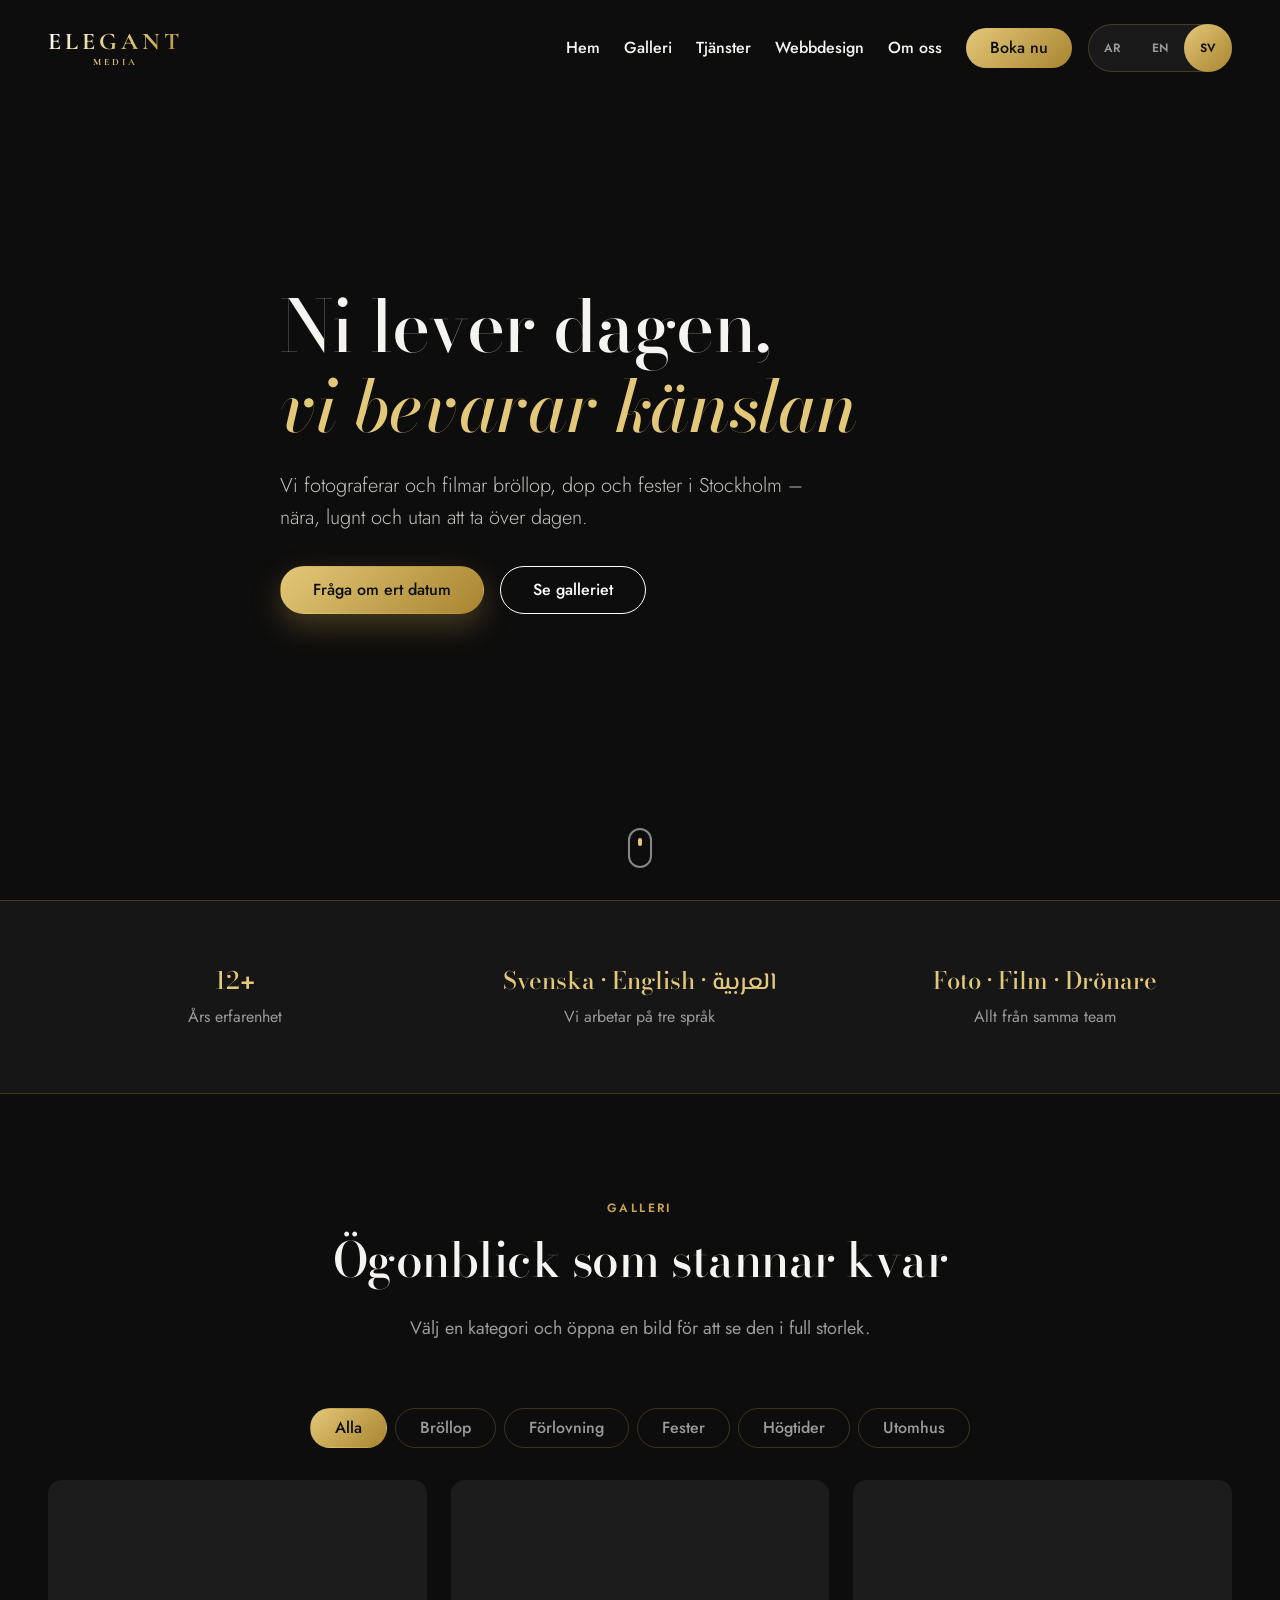
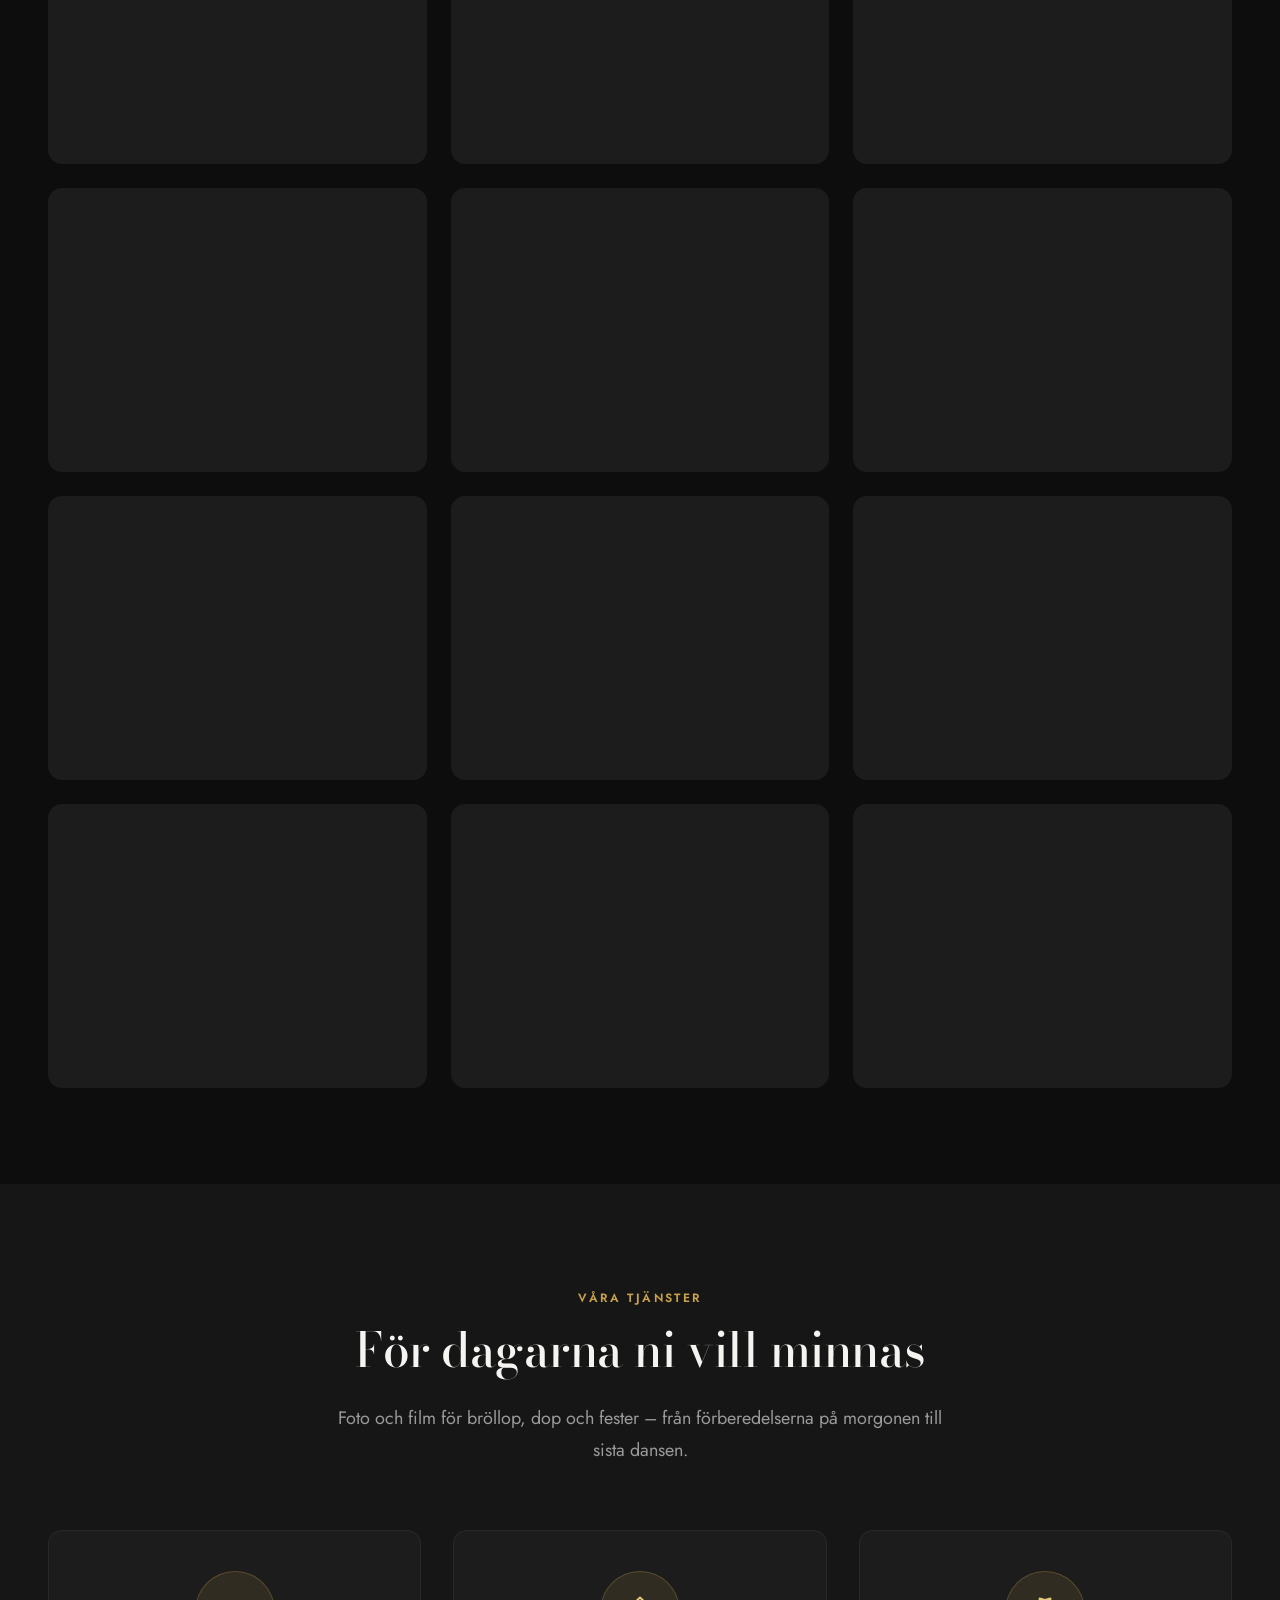
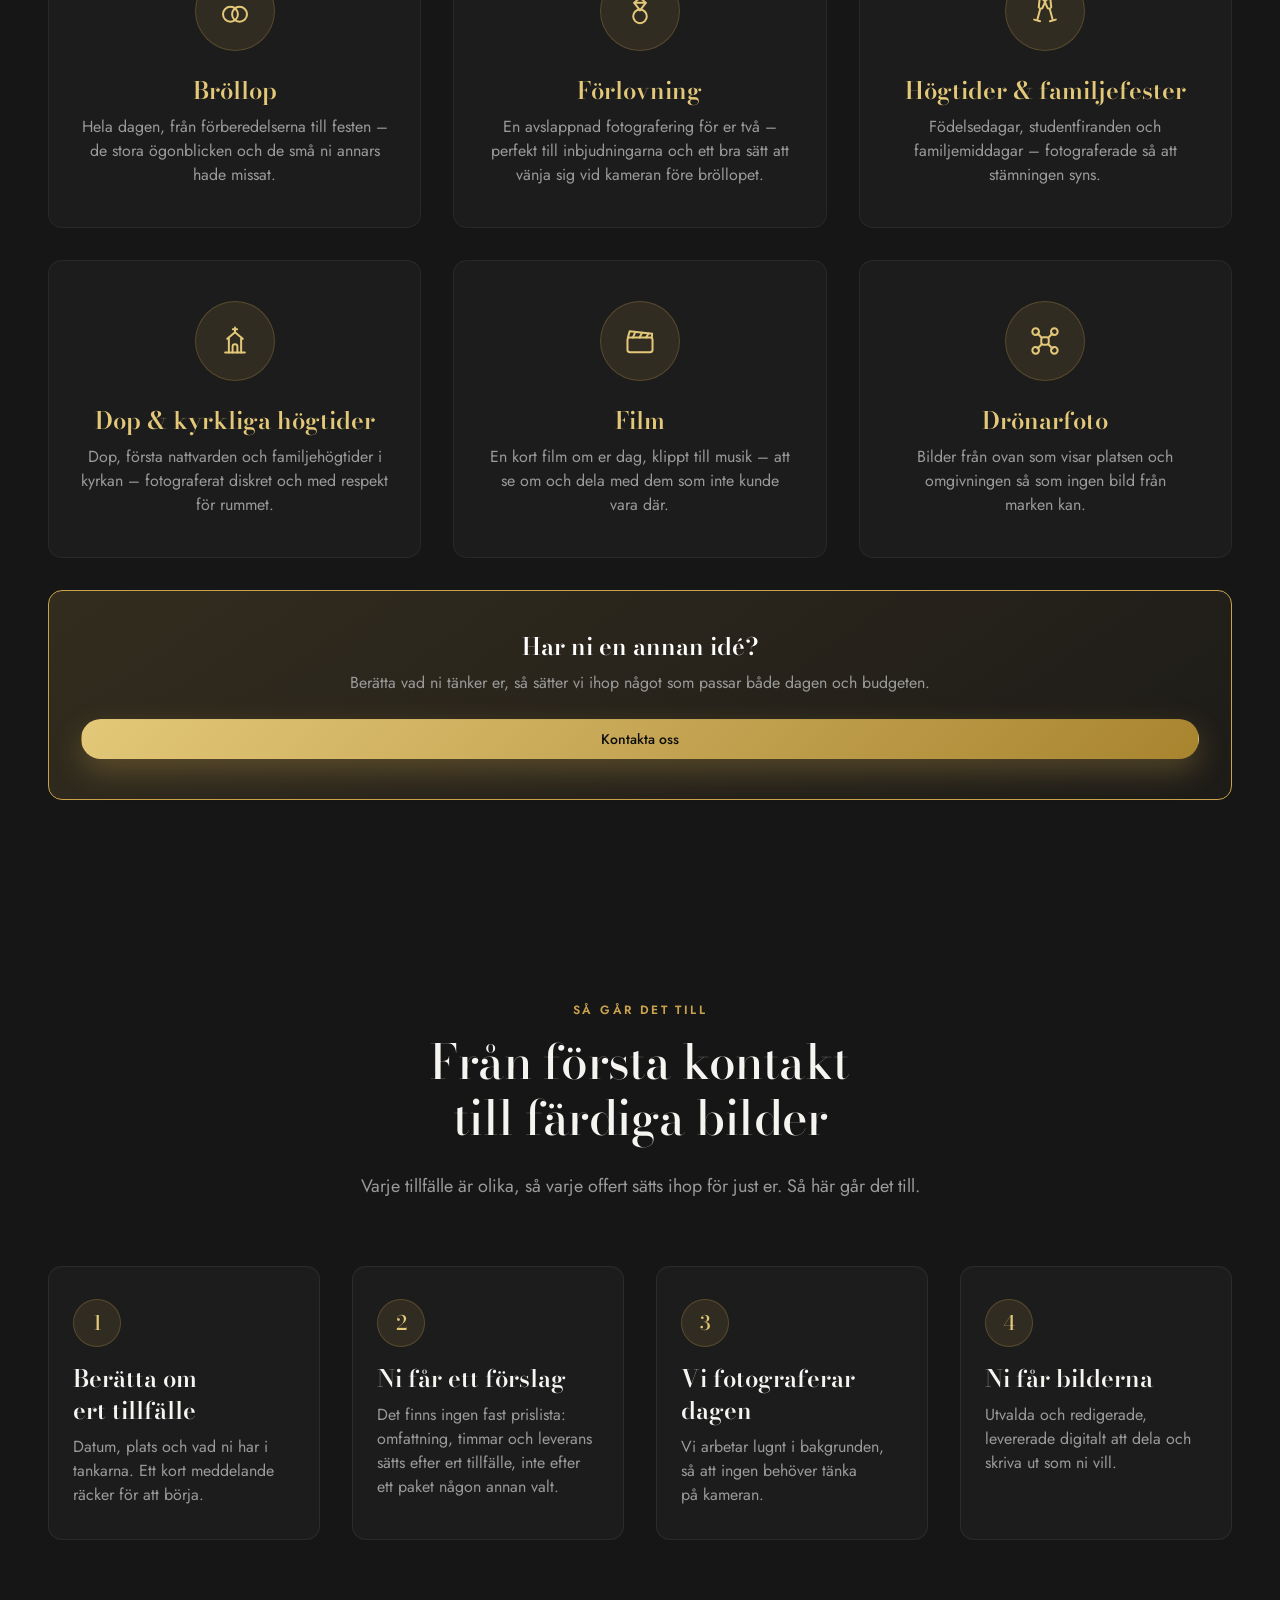
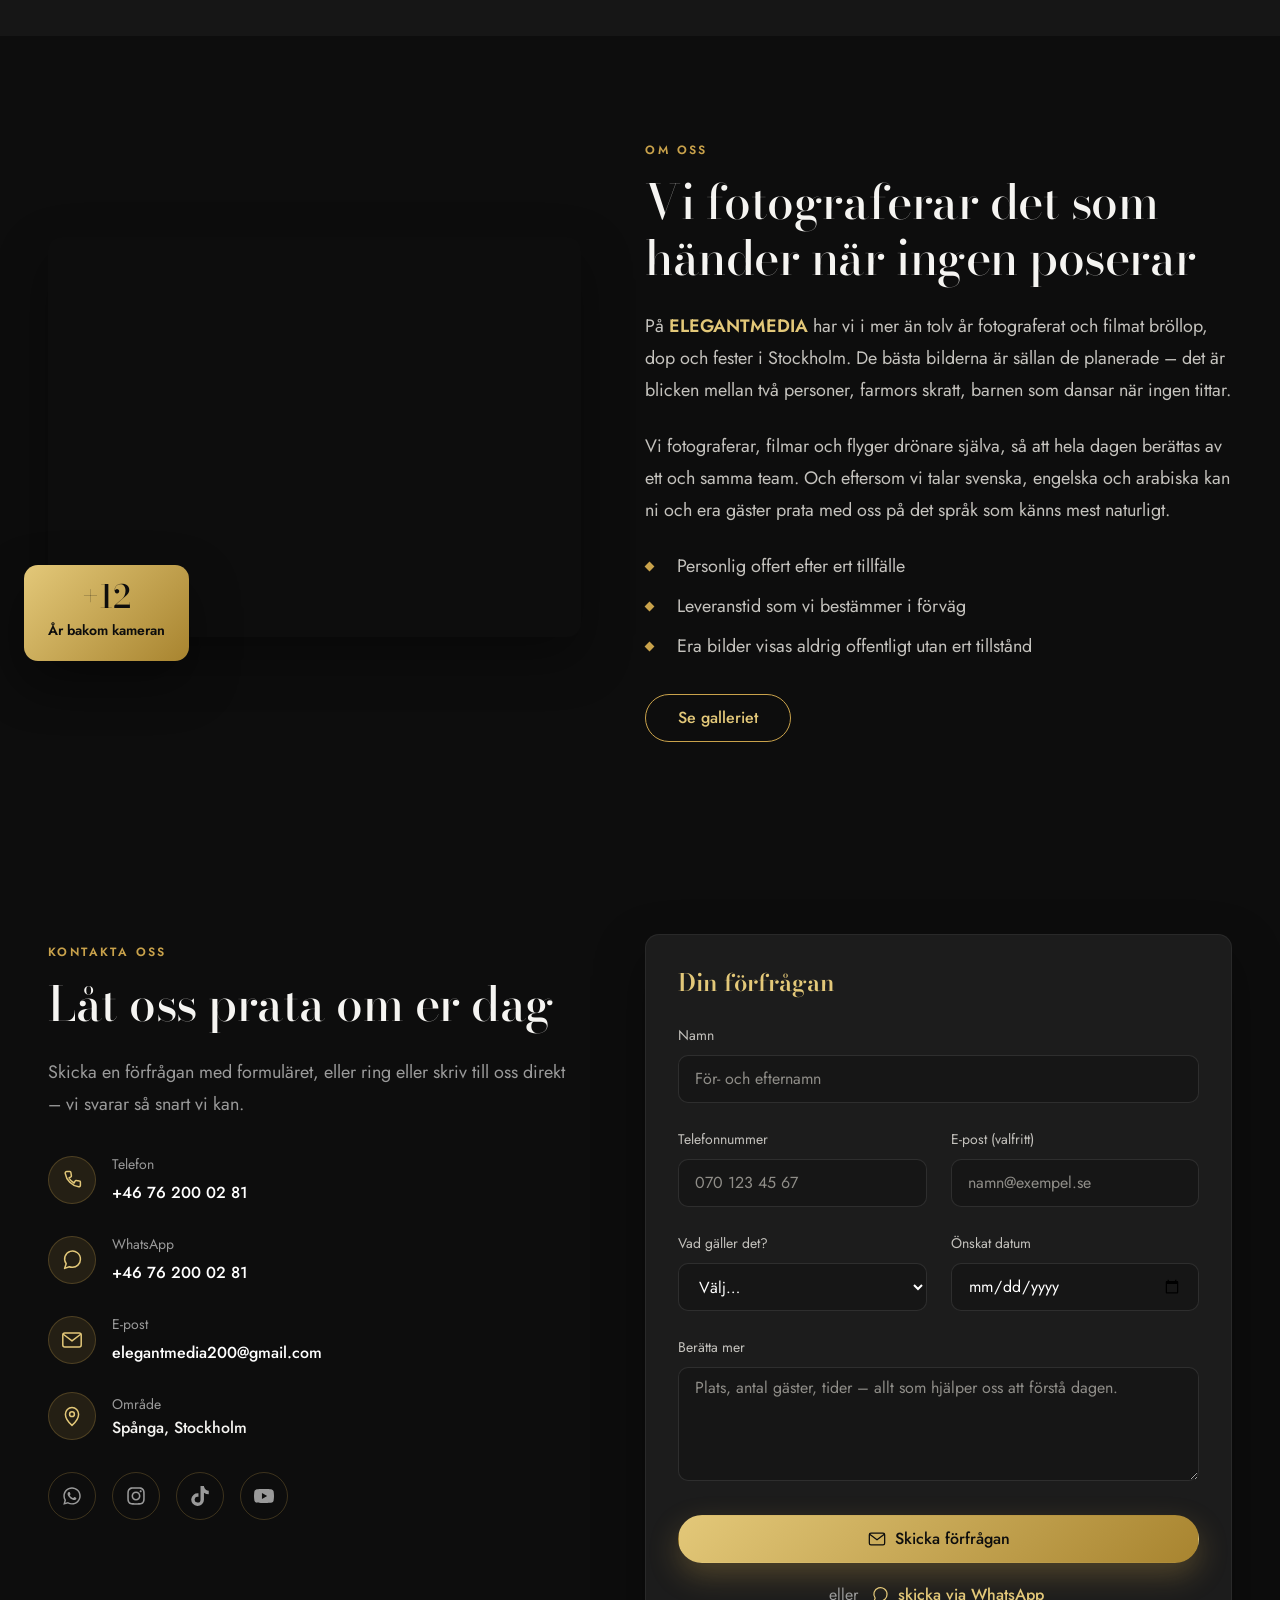
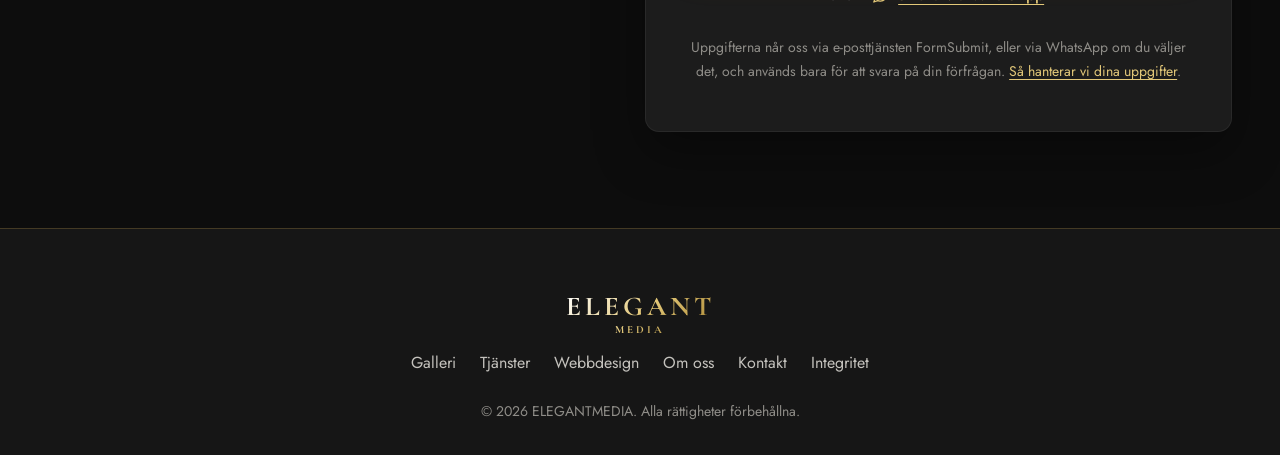
==== index.html @ 74689df8 "Batch 15: hero title one size smaller below 360px The owner asked for the headline to stay on two li" ====
<!DOCTYPE html>
<html lang="sv" dir="ltr">
<!--
  This Swedish page is also the TEMPLATE for the English (/en/) and Arabic
  (/ar/) versions. tools/build.py generates those - never edit them directly.

  Text comes from i18n.js: change wording there, not in this file, or the
  next build will overwrite it. Layout, images and structure are edited here.
  After editing, run:  python tools/build.py   (GitHub also runs it on push).
-->
<head>
  <meta charset="UTF-8" />
  <meta name="viewport" content="width=device-width, initial-scale=1.0" />
  <meta name="theme-color" content="#0d0d0d" />

  <meta name="author" content="ELEGANTMEDIA" />
  <meta name="robots" content="index, follow" />

  <!-- build:head -->
  <!-- Generated by tools/build.py: edit the wording in i18n.js (meta_* keys). -->
  <title>Fotograf i Stockholm – bröllop, dop &amp; fest | ELEGANTMEDIA</title>
  <meta name="description" content="Bröllop, dop och fest i Stockholm – foto, film och drönare. Personlig offert efter ert tillfälle. Vi talar svenska, engelska och arabiska." />
  <meta name="google-site-verification" content="U59bcrzSS9EYo_qQybPawmnmjly41655PvMC7Fz8YPo" />
  <link rel="canonical" href="https://namarsandil.github.io/Elegant-Media/" />
  <link rel="alternate" hreflang="sv" href="https://namarsandil.github.io/Elegant-Media/" />
  <link rel="alternate" hreflang="en" href="https://namarsandil.github.io/Elegant-Media/en/" />
  <link rel="alternate" hreflang="ar" href="https://namarsandil.github.io/Elegant-Media/ar/" />
  <link rel="alternate" hreflang="x-default" href="https://namarsandil.github.io/Elegant-Media/" />

  <meta property="og:type" content="website" />
  <meta property="og:site_name" content="ELEGANTMEDIA" />
  <meta property="og:locale" content="sv_SE" />
  <meta property="og:locale:alternate" content="en_GB" />
  <meta property="og:locale:alternate" content="ar_AR" />
  <meta property="og:title" content="Fotograf i Stockholm – bröllop, dop &amp; fest | ELEGANTMEDIA" />
  <meta property="og:description" content="Bröllop, dop och fest i Stockholm – foto, film och drönare. Personlig offert efter ert tillfälle. Vi talar svenska, engelska och arabiska." />
  <meta property="og:url" content="https://namarsandil.github.io/Elegant-Media/" />
  <meta property="og:image" content="https://images.unsplash.com/photo-1519741497674-611481863552?w=1200&amp;h=630&amp;fit=crop&amp;q=80" />
  <meta property="og:image:width" content="1200" />
  <meta property="og:image:height" content="630" />
  <meta property="og:image:alt" content="ELEGANTMEDIA – fotografi och film för bröllop och fest i Stockholm" />
  <meta name="twitter:card" content="summary_large_image" />

  <!-- The fonts a visitor sees first, fetched straight away (all fonts: fonts/). -->
  <link rel="preload" href="fonts/bodoni-moda-latin.woff2" as="font" type="font/woff2" crossorigin />
  <link rel="preload" href="fonts/jost-latin.woff2" as="font" type="font/woff2" crossorigin />
  <link rel="preload" href="fonts/cormorant-garamond-logo.woff2" as="font" type="font/woff2" crossorigin />
  <link rel="preload" href="fonts/bodoni-moda-italic-latin.woff2" as="font" type="font/woff2" crossorigin />

  <script type="application/ld+json">
  {
    "@context": "https://schema.org",
    "@type": "LocalBusiness",
    "@id": "https://namarsandil.github.io/Elegant-Media/#business",
    "name": "ELEGANTMEDIA",
    "url": "https://namarsandil.github.io/Elegant-Media/",
    "image": "https://images.unsplash.com/photo-1519741497674-611481863552?w=1200&h=630&fit=crop&q=80",
    "telephone": "+46762000281",
    "email": "elegantmedia200@gmail.com",
    "address": {
      "@type": "PostalAddress",
      "addressLocality": "Spånga",
      "postalCode": "163 77",
      "addressRegion": "Stockholms län",
      "addressCountry": "SE"
    },
    "areaServed": [
      "Stockholm",
      "Stockholms län"
    ],
    "knowsLanguage": [
      "sv",
      "en",
      "ar"
    ],
    "sameAs": [
      "https://www.instagram.com/elegant.foto.video/"
    ],
    "description": "Bröllop, dop och fest i Stockholm – foto, film och drönare. Personlig offert efter ert tillfälle. Vi talar svenska, engelska och arabiska."
  }
  </script>
  <!-- /build:head -->

  <!-- Icons -->
  <link rel="icon" href="favicon.svg" type="image/svg+xml" />
  <link rel="icon" href="favicon.ico" sizes="16x16 32x32 48x48" />
  <link rel="apple-touch-icon" href="apple-touch-icon.png" />

  <link rel="stylesheet" href="styles.css?v=d5d7997366" />

  <!-- defer: downloaded in parallel with the HTML, run in order once parsed -->
  <script src="i18n.js?v=7b7ee31952" defer></script>
  <script src="script.js?v=0a73d82513" defer></script>

</head>
<body>

  <svg class="icon-sprite" aria-hidden="true" focusable="false">
    <defs>
      <symbol id="i-rings" viewBox="0 0 24 24">
        <circle cx="8.6" cy="14.4" r="5.6"/>
        <circle cx="15.4" cy="14.4" r="5.6"/>
      </symbol>
      <symbol id="i-ring-gem" viewBox="0 0 24 24">
        <circle cx="12" cy="16" r="5.1"/>
        <path d="M7.7 5.9 L12 1.9 L16.3 5.9 L12 11.5 Z"/>
        <path d="M7.7 5.9 H16.3"/>
      </symbol>
      <symbol id="i-glasses" viewBox="0 0 24 24">
        <g transform="rotate(15 8 12)">
          <path d="M5.6 3 H10.4 L9.4 9.4 Q8 11 6.6 9.4 Z"/>
          <path d="M8 11 V18.4"/><path d="M5.7 19.3 H10.3"/>
        </g>
        <g transform="rotate(-15 16 12)">
          <path d="M13.6 3 H18.4 L17.4 9.4 Q16 11 14.6 9.4 Z"/>
          <path d="M16 11 V18.4"/><path d="M13.7 19.3 H18.3"/>
        </g>
      </symbol>
      <symbol id="i-church" viewBox="0 0 24 24">
        <path d="M12 1.8 V5.2"/>
        <path d="M10.4 3.2 H13.6"/>
        <path d="M6.2 10.4 L12 5.4 L17.8 10.4"/>
        <path d="M7.4 10.4 V20.6"/>
        <path d="M16.6 10.4 V20.6"/>
        <path d="M4.6 20.6 H19.4"/>
        <path d="M10.2 20.6 V16.2 a1.8 1.8 0 0 1 3.6 0 V20.6"/>
      </symbol>
      <symbol id="i-clapper" viewBox="0 0 24 24">
        <rect x="2.6" y="9.4" width="18.8" height="11" rx="1.8"/>
        <path d="M2.9 9.4 L4.3 4.6 L21.1 6.6 L20.9 9.4"/>
        <path d="M8.5 5.2 L6.7 9.4"/>
        <path d="M13.5 5.8 L11.7 9.4"/>
        <path d="M18.4 6.4 L16.6 9.4"/>
      </symbol>
      <symbol id="i-drone" viewBox="0 0 24 24">
        <rect x="9.2" y="9.2" width="5.6" height="5.6" rx="1.6"/>
        <path d="M9.2 9.2 L6.4 6.4"/><path d="M14.8 9.2 L17.6 6.4"/>
        <path d="M9.2 14.8 L6.4 17.6"/><path d="M14.8 14.8 L17.6 17.6"/>
        <circle cx="5" cy="5" r="2.5"/>
        <circle cx="19" cy="5" r="2.5"/>
        <circle cx="5" cy="19" r="2.5"/>
        <circle cx="19" cy="19" r="2.5"/>
      </symbol>
      <symbol id="i-phone" viewBox="0 0 24 24">
        <path d="M6.8 3.6h3.1a1 1 0 0 1 1 .9l.5 3.4a1 1 0 0 1-.5 1L9 10a13 13 0 0 0 5 5l1.1-1.9a1 1 0 0 1 1-.5l3.4.5a1 1 0 0 1 .9 1v3.1a1.6 1.6 0 0 1-1.7 1.6A16.5 16.5 0 0 1 5.2 5.3 1.6 1.6 0 0 1 6.8 3.6z"/>
      </symbol>
      <symbol id="i-chat" viewBox="0 0 24 24">
        <path d="M20.4 11.4a7.9 7.9 0 0 1-8.4 7.9 8.6 8.6 0 0 1-2.7-.5L4.6 20.4l1.6-4.7A7.9 7.9 0 1 1 20.4 11.4z"/>
      </symbol>
      <symbol id="i-mail" viewBox="0 0 24 24">
        <rect x="2.8" y="5" width="18.4" height="14" rx="2"/>
        <path d="M3.6 6.5 L12 12.9 L20.4 6.5"/>
      </symbol>
      <symbol id="i-pin" viewBox="0 0 24 24">
        <path d="M12 21.4s-6.6-5.9-6.6-11.2a6.6 6.6 0 0 1 13.2 0c0 5.3-6.6 11.2-6.6 11.2z"/>
        <circle cx="12" cy="10.2" r="2.4"/>
      </symbol>
      <symbol id="i-expand" viewBox="0 0 24 24">
        <path d="M14.6 4.6h4.8v4.8"/><path d="M9.4 19.4H4.6v-4.8"/>
        <path d="M19.4 4.6 L13.6 10.4"/><path d="M4.6 19.4 L10.4 13.6"/>
      </symbol>
    </defs>
  </svg>

  <a href="#main" class="skip-link" data-i18n="a11y_skip">Hoppa till innehåll</a>

  <!-- ===== Header / Navbar ===== -->
  <header class="navbar" id="navbar">
    <div class="container nav-inner">
      <a href="#hero" class="logo">
        <span class="logo-text">ELEGANT<span class="logo-suffix">MEDIA</span></span>
      </a>

      <nav class="nav-links" id="navLinks">
        <a href="#hero" data-i18n="nav_home">Hem</a>
        <a href="#gallery" data-i18n="nav_gallery">Galleri</a>
        <a href="#services" data-i18n="nav_services">Tjänster</a>
        <a href="webbdesign.html" data-i18n="nav_webdesign">Webbdesign</a>
        <a href="#about" data-i18n="nav_about">Om oss</a>
        <a href="#contact" class="nav-cta" data-i18n="nav_book">Boka nu</a>
      </nav>

      <div class="nav-actions">
        <!-- build:lang-switch -->
        <div class="lang-switch" id="langSwitch" role="group" data-i18n-aria="a11y_lang" aria-label="Välj språk">
          <a class="lang-btn" href="ar/" hreflang="ar" lang="ar">AR</a>
          <a class="lang-btn" href="en/" hreflang="en" lang="en">EN</a>
          <a class="lang-btn active" href="./" hreflang="sv" lang="sv" aria-current="page">SV</a>
        </div>
        <!-- /build:lang-switch -->
        <button class="nav-toggle" id="navToggle" type="button"
                aria-expanded="false" aria-controls="navLinks"
                data-i18n-aria="a11y_menu" aria-label="Meny">
          <span></span><span></span><span></span>
        </button>
      </div>
    </div>
  </header>

  <main id="main">

  <!-- ===== Hero ===== -->
  <section class="hero" id="hero">
    <!-- A real <img> rather than a CSS background: the browser's preloader can
         find it while the HTML is still parsing, instead of waiting for the
         stylesheet. This is the largest element on screen, so it decides how
         fast the page feels. srcset stops phones downloading the 1920px file. -->
    <img class="hero-bg" alt="" fetchpriority="high" decoding="async"
         width="1920" height="1080"
         src="https://images.unsplash.com/photo-1519741497674-611481863552?w=1280&h=720&fit=crop&q=62&fm=webp"
         srcset="https://images.unsplash.com/photo-1519741497674-611481863552?w=768&h=432&fit=crop&q=72&fm=webp 768w,
                 https://images.unsplash.com/photo-1519741497674-611481863552?w=1280&h=720&fit=crop&q=62&fm=webp 1280w,
                 https://images.unsplash.com/photo-1519741497674-611481863552?w=1920&h=1080&fit=crop&q=52&fm=webp 1920w"
         sizes="100vw" />
    <div class="hero-overlay"></div>
    <div class="container hero-content">
      <h1 class="hero-title reveal"><span data-i18n="hero_title">Ni lever dagen,</span><br><span class="grad" data-i18n="hero_title_span">vi bevarar känslan</span></h1>
      <p class="hero-sub reveal" data-i18n="hero_sub">Vi fotograferar och filmar bröllop, dop och fester i Stockholm – nära, lugnt och utan att ta över dagen.</p>
      <div class="hero-actions reveal">
        <a href="#contact" class="btn btn-gold" data-i18n="hero_book">Fråga om ert datum</a>
        <a href="#gallery" class="btn btn-outline" data-i18n="hero_view">Se galleriet</a>
      </div>
    </div>
    <a href="#gallery" class="scroll-down" data-i18n-aria="a11y_scroll" aria-label="Gå till galleriet"><span></span></a>
  </section>

  <!-- ===== Trust strip =====
       Was four counters: 850 weddings, 12 years, 127 five-star reviews and 40
       awards. The owner has confirmed only the twelve years is real, so the
       other three are gone rather than adjusted. What replaces them are plain
       facts about the studio - the three languages in particular are a genuine
       differentiator and a stronger signal than an invented award count. -->
  <section class="stats">
    <div class="container stats-grid">
      <div class="stat reveal">
        <strong data-count="12">12<span class="stat-plus">+</span></strong>
        <span data-i18n="stat_years">Års erfarenhet</span>
      </div>
      <div class="stat reveal">
        <strong data-i18n="stat_langs_v">Svenska · English · <span lang="ar">العربية</span></strong>
        <span data-i18n="stat_langs">Vi arbetar på tre språk</span>
      </div>
      <div class="stat reveal">
        <strong data-i18n="stat_services_v">Foto · Film · Drönare</strong>
        <span data-i18n="stat_services">Allt från samma team</span>
      </div>
    </div>
  </section>

  <!-- ===== Gallery ===== -->
  <section class="section gallery-section" id="gallery">
    <div class="container">
      <div class="section-head reveal">
        <span class="section-tag" data-i18n="gallery_tag">Galleri</span>
        <h2 data-i18n="gallery_title">Ögonblick som stannar kvar</h2>
        <p data-i18n="gallery_desc">Välj en kategori och öppna en bild för att se den i full storlek.</p>
      </div>

      <div class="filters reveal" id="filters">
        <button type="button" class="filter active" data-filter="all" aria-pressed="true" data-i18n="filter_all">Alla</button>
        <button type="button" class="filter" data-filter="wedding" aria-pressed="false" data-i18n="filter_wedding">Bröllop</button>
        <button type="button" class="filter" data-filter="engagement" aria-pressed="false" data-i18n="filter_engagement">Förlovning</button>
        <button type="button" class="filter" data-filter="party" aria-pressed="false" data-i18n="filter_party">Fester</button>
        <button type="button" class="filter" data-filter="special" aria-pressed="false" data-i18n="filter_special">Högtider</button>
        <button type="button" class="filter" data-filter="outdoor" aria-pressed="false" data-i18n="filter_outdoor">Utomhus</button>
      </div>

      <div class="gallery-grid" id="galleryGrid"><!-- filled by JS --></div>
    </div>
  </section>

  <!-- ===== Services ===== -->
  <section class="section services-section" id="services">
    <div class="container">
      <div class="section-head reveal">
        <span class="section-tag" data-i18n="services_tag">Våra tjänster</span>
        <h2 data-i18n="services_title">För dagarna ni vill minnas</h2>
        <p data-i18n="services_desc">Foto och film för bröllop, dop och fester – från förberedelserna på morgonen till sista dansen.</p>
      </div>

      <div class="services-grid">
        <article class="service-card reveal">
          <div class="service-icon"><svg class="icon" aria-hidden="true"><use href="#i-rings"/></svg></div>
          <h3 data-i18n="svc_wedding_t">Bröllop</h3>
          <p data-i18n="svc_wedding_d">Hela dagen, från förberedelserna till festen – de stora ögonblicken och de små ni annars hade missat.</p>
        </article>
        <article class="service-card reveal">
          <div class="service-icon"><svg class="icon" aria-hidden="true"><use href="#i-ring-gem"/></svg></div>
          <h3 data-i18n="svc_engagement_t">Förlovning</h3>
          <p data-i18n="svc_engagement_d">En avslappnad fotografering för er två – perfekt till inbjudningarna och ett bra sätt att vänja sig vid kameran före bröllopet.</p>
        </article>
        <article class="service-card reveal">
          <div class="service-icon"><svg class="icon" aria-hidden="true"><use href="#i-glasses"/></svg></div>
          <h3 data-i18n="svc_special_t">Högtider & familjefester</h3>
          <p data-i18n="svc_special_d">Födelsedagar, studentfiranden och familjemiddagar – fotograferade så att stämningen syns.</p>
        </article>
        <article class="service-card reveal">
          <div class="service-icon"><svg class="icon" aria-hidden="true"><use href="#i-church"/></svg></div>
          <h3 data-i18n="svc_christening_t">Dop & kyrkliga högtider</h3>
          <p data-i18n="svc_christening_d">Dop, första nattvarden och familjehögtider i kyrkan – fotograferat diskret och med respekt för rummet.</p>
        </article>
        <article class="service-card reveal">
          <div class="service-icon"><svg class="icon" aria-hidden="true"><use href="#i-clapper"/></svg></div>
          <h3 data-i18n="svc_video_t">Film</h3>
          <p data-i18n="svc_video_d">En kort film om er dag, klippt till musik – att se om och dela med dem som inte kunde vara där.</p>
        </article>
        <article class="service-card reveal">
          <div class="service-icon"><svg class="icon" aria-hidden="true"><use href="#i-drone"/></svg></div>
          <h3 data-i18n="svc_drone_t">Drönarfoto</h3>
          <p data-i18n="svc_drone_d">Bilder från ovan som visar platsen och omgivningen så som ingen bild från marken kan.</p>
        </article>
        <article class="service-card service-card--cta reveal">
          <h3 data-i18n="svc_cta_t">Har ni en annan idé?</h3>
          <p data-i18n="svc_cta_d">Berätta vad ni tänker er, så sätter vi ihop något som passar både dagen och budgeten.</p>
          <a href="#contact" class="btn btn-gold btn-sm" data-i18n="svc_cta_btn">Kontakta oss</a>
        </article>
      </div>
    </div>
  </section>

  <!-- ===== How it works =====
       Sits between Services and About deliberately. Price is the first
       question most visitors have, and this studio quotes per event rather
       than publishing a list - so this section answers what a price list
       normally answers (what happens, in what order, what you end up with)
       and says plainly why there is no fixed figure. -->
  <section class="section steps-section" id="how">
    <div class="container">
      <div class="section-head reveal">
        <span class="section-tag" data-i18n="how_tag">Så går det till</span>
        <h2 data-i18n="how_title">Från första kontakt till färdiga bilder</h2>
        <p data-i18n="how_desc">Varje tillfälle är olika, så varje offert sätts ihop för just er. Så här går det till.</p>
      </div>

      <ol class="steps">
        <li class="step reveal">
          <span class="step-num" aria-hidden="true">1</span>
          <h3 data-i18n="how_1_t">Berätta om ert tillfälle</h3>
          <p data-i18n="how_1_d">Datum, plats och vad ni har i tankarna. Ett kort meddelande räcker för att börja.</p>
        </li>
        <li class="step reveal">
          <span class="step-num" aria-hidden="true">2</span>
          <h3 data-i18n="how_2_t">Ni får ett förslag</h3>
          <p data-i18n="how_2_d">Det finns ingen fast prislista: omfattning, timmar och leverans sätts efter ert tillfälle, inte efter ett paket någon annan valt.</p>
        </li>
        <li class="step reveal">
          <span class="step-num" aria-hidden="true">3</span>
          <h3 data-i18n="how_3_t">Vi fotograferar dagen</h3>
          <p data-i18n="how_3_d">Vi arbetar lugnt i bakgrunden, så att ingen behöver tänka på kameran.</p>
        </li>
        <li class="step reveal">
          <span class="step-num" aria-hidden="true">4</span>
          <h3 data-i18n="how_4_t">Ni får bilderna</h3>
          <p data-i18n="how_4_d">Utvalda och redigerade, levererade digitalt att dela och skriva ut som ni vill.</p>
        </li>
      </ol>
    </div>
  </section>

  <!-- ===== About ===== -->
  <section class="section about-section" id="about">
    <div class="container about-inner">
      <div class="about-media reveal">
        <img width="900" height="675" loading="lazy" decoding="async"
             src="https://images.unsplash.com/photo-1554048612-b6a482bc67e5?w=900&h=675&fit=crop&q=66&fm=webp"
             srcset="https://images.unsplash.com/photo-1554048612-b6a482bc67e5?w=450&h=338&fit=crop&q=75&fm=webp 450w,
                     https://images.unsplash.com/photo-1554048612-b6a482bc67e5?w=675&h=506&fit=crop&q=70&fm=webp 675w,
                     https://images.unsplash.com/photo-1554048612-b6a482bc67e5?w=900&h=675&fit=crop&q=66&fm=webp 900w,
                     https://images.unsplash.com/photo-1554048612-b6a482bc67e5?w=1350&h=1013&fit=crop&q=55&fm=webp 1350w"
             sizes="(min-width: 1024px) 45vw, 92vw"
             data-i18n-alt="about_img_alt" alt="Fotografteamet under arbete" />
        <div class="about-badge"><strong>+12</strong><span data-i18n="about_badge_text">År bakom kameran</span></div>
      </div>
      <div class="about-text reveal">
        <span class="section-tag" data-i18n="about_tag">Om oss</span>
        <h2 data-i18n="about_title">Vi fotograferar det som händer när ingen poserar</h2>
        <p data-i18n="about_p1">På <strong>ELEGANTMEDIA</strong> har vi i mer än tolv år fotograferat och filmat bröllop, dop och fester i Stockholm. De bästa bilderna är sällan de planerade – det är blicken mellan två personer, farmors skratt, barnen som dansar när ingen tittar.</p>
        <p data-i18n="about_p2">Vi fotograferar, filmar och flyger drönare själva, så att hela dagen berättas av ett och samma team. Och eftersom vi talar svenska, engelska och arabiska kan ni och era gäster prata med oss på det språk som känns mest naturligt.</p>
        <ul class="about-list">
          <li data-i18n="about_li1">Personlig offert efter ert tillfälle</li>
          <li data-i18n="about_li2">Leveranstid som vi bestämmer i förväg</li>
          <li data-i18n="about_li3">Era bilder visas aldrig offentligt utan ert tillstånd</li>
        </ul>
        <a href="#gallery" class="btn btn-dark" data-i18n="about_btn">Se galleriet</a>
      </div>
    </div>
  </section>

  <!-- ===== Contact ===== -->
  <section class="section contact-section" id="contact">
    <div class="container contact-inner">
      <div class="contact-info reveal">
        <span class="section-tag" data-i18n="contact_tag">Kontakta oss</span>
        <h2 data-i18n="contact_title">Låt oss prata om er dag</h2>
        <p data-i18n="contact_desc">Skicka en förfrågan med formuläret, eller ring eller skriv till oss direkt – vi svarar så snart vi kan.</p>

        <ul class="contact-list">
          <li>
            <span class="ci-icon"><svg class="icon" aria-hidden="true"><use href="#i-phone"/></svg></span>
            <div><span id="ci-phone-label" data-i18n="contact_phone">Telefon</span><a id="ci-phone" href="tel:+46762000281" dir="ltr" aria-labelledby="ci-phone-label ci-phone">+46 76 200 02 81</a></div>
          </li>
          <li>
            <span class="ci-icon"><svg class="icon" aria-hidden="true"><use href="#i-chat"/></svg></span>
            <div><span id="ci-whatsapp-label" data-i18n="contact_whatsapp">WhatsApp</span><a id="ci-whatsapp" href="https://wa.me/46762000281" target="_blank" rel="noopener" dir="ltr" aria-labelledby="ci-whatsapp-label ci-whatsapp">+46 76 200 02 81</a></div>
          </li>
          <li>
            <span class="ci-icon"><svg class="icon" aria-hidden="true"><use href="#i-mail"/></svg></span>
            <div><span data-i18n="contact_email">E-post</span><a href="mailto:elegantmedia200@gmail.com">elegantmedia200@gmail.com</a></div>
          </li>
          <li>
            <span class="ci-icon"><svg class="icon" aria-hidden="true"><use href="#i-pin"/></svg></span>
            <div><span data-i18n="contact_area">Område</span><p class="ci-value" data-i18n="contact_area_v">Spånga, Stockholm</p></div>
          </li>
        </ul>

        <div class="socials">
          <a href="https://wa.me/46762000281" class="social-icon" aria-label="WhatsApp" target="_blank" rel="noopener">
            <svg viewBox="0 0 448 512" fill="currentColor" aria-hidden="true"><path d="M380.9 97.1C339 55.1 283.2 32 223.9 32c-122.4 0-222 99.6-222 222 0 39.1 10.2 77.3 29.6 111L0 480l117.7-30.9c32.4 17.7 68.9 27 106.1 27h.1c122.3 0 224.1-99.6 224.1-222 0-59.3-25.2-115-67.1-157zm-157 341.6c-33.2 0-65.7-8.9-94-25.7l-6.7-4-69.8 18.3L72 359.2l-4.4-7c-18.5-29.4-28.2-63.3-28.2-98.2 0-101.7 82.8-184.5 184.6-184.5 49.3 0 95.6 19.2 130.4 54.1 34.8 34.9 56.2 81.2 56.1 130.5 0 101.8-84.9 184.6-186.6 184.6zm101.2-138.2c-5.5-2.8-33-16.3-38.1-18.2-5.1-1.9-8.8-2.8-12.5 2.8-3.7 5.6-14.3 18.2-17.6 22-3.2 3.7-6.5 4.2-12 1.4-32.6-16.3-54-29.1-75.5-66-5.7-9.8 5.7-9.1 16.3-30.3 1.8-3.7.9-6.9-.5-9.7-1.4-2.8-12.5-30.1-17.1-41.2-4.5-10.8-9.1-9.3-12.5-9.5-3.2-.2-6.9-.2-10.6-.2-3.7 0-9.7 1.4-14.8 6.9-5.1 5.6-19.4 19-19.4 46.3 0 27.3 19.9 53.7 22.6 57.4 2.8 3.7 39.1 59.7 94.8 83.8 35.2 15.2 49 16.5 66.6 13.9 10.7-1.6 33-13.5 37.6-26.6 4.6-13.1 4.6-24.3 3.2-26.6-1.3-2.5-5-3.9-10.5-6.6z"/></svg>
          </a>
          <a href="https://www.instagram.com/elegant.foto.video/" class="social-icon" aria-label="Instagram" target="_blank" rel="noopener">
            <svg viewBox="0 0 448 512" fill="currentColor" aria-hidden="true"><path d="M224.1 141c-63.6 0-114.9 51.3-114.9 114.9s51.3 114.9 114.9 114.9S339 319.5 339 255.9 287.7 141 224.1 141zm0 189.6c-41.1 0-74.7-33.5-74.7-74.7s33.5-74.7 74.7-74.7 74.7 33.5 74.7 74.7-33.6 74.7-74.7 74.7zm146.4-194.3c0 14.9-12 26.8-26.8 26.8-14.9 0-26.8-12-26.8-26.8s12-26.8 26.8-26.8 26.8 12 26.8 26.8zm76.1 27.2c-1.7-35.9-9.9-67.7-36.2-93.9-26.2-26.2-58-34.4-93.9-36.2-37-2.1-147.9-2.1-184.9 0-35.8 1.7-67.6 9.9-93.9 36.1s-34.4 58-36.2 93.9c-2.1 37-2.1 147.9 0 184.9 1.7 35.9 9.9 67.7 36.2 93.9s58 34.4 93.9 36.2c37 2.1 147.9 2.1 184.9 0 35.9-1.7 67.7-9.9 93.9-36.2 26.2-26.2 34.4-58 36.2-93.9 2.1-37 2.1-147.8 0-184.8zM398.8 388c-7.8 19.6-22.9 34.7-42.6 42.6-29.5 11.7-99.5 9-132.1 9s-102.7 2.6-132.1-9c-19.6-7.8-34.7-22.9-42.6-42.6-11.7-29.5-9-99.5-9-132.1s-2.6-102.7 9-132.1c7.8-19.6 22.9-34.7 42.6-42.6 29.5-11.7 99.5-9 132.1-9s102.7-2.6 132.1 9c19.6 7.8 34.7 22.9 42.6 42.6 11.7 29.5 9 99.5 9 132.1s2.7 102.7-9 132.1z"/></svg>
          </a>
          <a href="https://www.tiktok.com/@chukrifreedom" class="social-icon" aria-label="TikTok" target="_blank" rel="noopener">
            <svg viewBox="0 0 448 512" fill="currentColor" aria-hidden="true"><path d="M448 209.91a210.06 210.06 0 0 1-122.77-39.25V349.38A162.55 162.55 0 1 1 185 188.31V278.2a74.62 74.62 0 1 0 52.23 71.18V0h88.44a121.18 121.18 0 0 0 1.86 22.17h.02A122.18 122.18 0 0 0 381 102.39a121.43 121.43 0 0 0 67 20.14Z"/></svg>
          </a>
          <a href="https://www.youtube.com/@ArtNovaMEDIA" class="social-icon" aria-label="YouTube" target="_blank" rel="noopener">
            <svg viewBox="0 0 24 24" fill="currentColor" aria-hidden="true"><path d="M23.498 6.186a2.994 2.994 0 0 0-2.112-2.117C19.505 3.545 12 3.545 12 3.545s-7.505 0-9.386.524A2.994 2.994 0 0 0 .502 6.186 31.36 31.36 0 0 0 0 12a31.36 31.36 0 0 0 .502 5.814 2.994 2.994 0 0 0 2.112 2.117c1.881.524 9.386.524 9.386.524s7.505 0 9.386-.524a2.994 2.994 0 0 0 2.112-2.117A31.36 31.36 0 0 0 24 12a31.36 31.36 0 0 0-.502-5.814ZM9.545 15.568V8.432L15.818 12l-6.273 3.568Z"/></svg>
          </a>
        </div>
      </div>

      <form class="booking-form reveal" id="bookingForm">
        <h3 data-i18n="form_title">Din förfrågan</h3>
        <div class="field">
          <label for="name" data-i18n="form_name">Namn</label>
          <input type="text" id="name" name="name" required autocomplete="name" data-i18n-ph="form_name_ph" placeholder="För- och efternamn" />
        </div>
        <div class="field-row">
          <div class="field">
            <label for="phone" data-i18n="form_phone">Telefonnummer</label>
            <input type="tel" id="phone" name="phone" required autocomplete="tel" placeholder="070 123 45 67" />
          </div>
          <!-- Optional. Lets the studio reply by email, and becomes the
               Reply-To of the notification so "Reply" in Gmail just works. -->
          <div class="field">
            <label for="email" data-i18n="form_email">E-post (valfritt)</label>
            <input type="email" id="email" name="email" autocomplete="email" data-i18n-ph="form_email_ph" placeholder="namn@exempel.se" />
          </div>
        </div>
        <div class="field-row">
          <div class="field">
            <label for="type" data-i18n="form_type">Vad gäller det?</label>
            <select id="type" name="type" required>
              <option value="" data-i18n="form_type_opt0">Välj…</option>
              <option value="wedding" data-i18n="form_type_w">Bröllop</option>
              <option value="engagement" data-i18n="form_type_e">Förlovning</option>
              <option value="christening" data-i18n="form_type_c">Dop eller kyrklig högtid</option>
              <option value="special" data-i18n="form_type_s">Högtid eller familjefest</option>
              <option value="video" data-i18n="form_type_v">Film</option>
              <option value="drone" data-i18n="form_type_d">Drönarfoto</option>
            </select>
          </div>
          <div class="field">
            <label for="date" data-i18n="form_date">Önskat datum</label>
            <input type="date" id="date" name="date" />
          </div>
        </div>
        <div class="field">
          <label for="message" data-i18n="form_msg">Berätta mer</label>
          <textarea id="message" name="message" rows="4" data-i18n-ph="form_msg_ph" placeholder="Plats, antal gäster, tider – allt som hjälper oss att förstå dagen."></textarea>
        </div>

        <!-- Spam trap. Invisible and unreachable for people (hidden from
             screen readers, skipped by Tab); simple bots fill every field they
             find, and a filled trap means the submission is quietly dropped. -->
        <div class="hp-field" aria-hidden="true">
          <label for="hp_check">Lämna tomt</label>
          <input type="text" id="hp_check" name="hp_check" tabindex="-1" autocomplete="off" />
        </div>

        <!-- Two ways to send. The first button is what Enter submits. -->
        <div class="form-actions">
          <button type="submit" name="via" value="email" class="btn btn-gold btn-block form-submit">
            <svg class="icon" aria-hidden="true"><use href="#i-mail"/></svg>
            <span data-i18n="form_submit">Skicka förfrågan</span>
          </button>
          <!-- WhatsApp is the alternative, so it reads as a line of text with a
               link in it rather than as a second button of equal weight. It is
               still a submit button: the form checks the fields, then opens
               WhatsApp with the enquiry written out. -->
          <p class="form-alt">
            <span data-i18n="form_or">eller</span>
            <button type="submit" name="via" value="whatsapp" class="form-alt-link">
              <svg class="icon" aria-hidden="true"><use href="#i-chat"/></svg>
              <span data-i18n="form_submit_wa">skicka via WhatsApp</span>
            </button>
          </p>
        </div>

        <p class="form-privacy" data-i18n="form_privacy">Uppgifterna når oss via e-posttjänsten FormSubmit, eller via WhatsApp om du väljer det, och används bara för att svara på din förfrågan. <a href="integritet.html">Så hanterar vi dina uppgifter</a>.</p>

        <!-- One live region, always present, so screen readers announce each
             change. Exactly one child is shown per state; the region only
             draws its box while a state is set. -->
        <div class="form-status" id="formStatus" role="status" aria-live="polite">
          <p class="form-note" data-state-part="sending" hidden data-i18n="form_sending">Skickar …</p>
          <p class="form-note" data-state-part="ok" hidden data-i18n="form_ok">Tack – vi har tagit emot din förfrågan och återkommer så snart vi kan.</p>
          <div data-state-part="fail" hidden>
            <p class="form-note" data-i18n="form_fail">Vi kunde inte bekräfta att din förfrågan kom fram. Skicka den via WhatsApp i stället, så vet du säkert att den når oss.</p>
            <a class="btn btn-outline btn-block form-submit form-fail-wa" id="failWa" href="#" target="_blank" rel="noopener">
              <svg class="icon" aria-hidden="true"><use href="#i-chat"/></svg>
              <span data-i18n="form_fail_btn">Skicka via WhatsApp</span>
            </a>
          </div>
          <div data-state-part="wa" hidden>
            <p class="form-note" data-i18n="form_sent">WhatsApp har öppnats med dina uppgifter ifyllda. Tryck på skicka där för att slutföra din förfrågan.</p>
            <a class="form-fallback" id="formFallback" href="#" target="_blank" rel="noopener" data-i18n="form_fallback">Öppnades inte WhatsApp? Öppna det här</a>
          </div>
        </div>
      </form>
    </div>
  </section>

  </main>

  <!-- ===== Footer ===== -->
  <footer class="footer">
    <div class="container footer-inner">
      <a href="#hero" class="logo footer-logo">
        <span class="logo-text">ELEGANT<span class="logo-suffix">MEDIA</span></span>
      </a>
      <nav class="footer-links">
        <a href="#gallery" data-i18n="footer_gallery">Galleri</a>
        <a href="#services" data-i18n="footer_services">Tjänster</a>
        <a href="webbdesign.html" data-i18n="nav_webdesign">Webbdesign</a>
        <a href="#about" data-i18n="footer_about">Om oss</a>
        <a href="#contact" data-i18n="footer_contact">Kontakt</a>
        <a href="integritet.html" data-i18n="footer_privacy">Integritet</a>
      </nav>
      <p class="copyright"><span dir="ltr">© <span id="year">2026</span> ELEGANTMEDIA.</span> <span data-i18n="footer_rights">Alla rättigheter förbehållna.</span></p>
    </div>
  </footer>

  <!-- ===== Lightbox ===== -->
  <div class="lightbox" id="lightbox" aria-hidden="true"
       role="dialog" aria-modal="true" data-i18n-aria="a11y_lightbox" aria-label="Bildvisare">
    <button type="button" class="lb-close" id="lbClose" data-i18n-aria="a11y_close" aria-label="Stäng">✕</button>
    <button type="button" class="lb-nav lb-prev" id="lbPrev" data-i18n-aria="a11y_prev" aria-label="Föregående">‹</button>
    <img alt="" id="lbImg" />
    <button type="button" class="lb-nav lb-next" id="lbNext" data-i18n-aria="a11y_next" aria-label="Nästa">›</button>
    <div class="lb-caption" id="lbCaption"></div>
  </div>

</body>
</html>
---- styles.css ----
/* ===== Design tokens =====
   See BRAND.md for the reasoning behind these. Surfaces and accents keep the
   names they already had; the text, type and spacing layers are new. */
:root {
  /* Surfaces */
  --black: #0d0d0d;
  --black-soft: #161616;
  --black-card: #1c1c1c;

  /* Accent */
  --gold: #c9a24b;
  --gold-light: #e3c879;
  --gold-deep: #a8842f;

  --white: #ffffff;
  --cream: #f7f4ee;
  --grey: #9a9a9a;

  /* Text roles. These replace the #ddd / #ccc / #cfcfcf greys that were
     previously written straight into rules. --text-primary is a warm
     off-white rather than pure white: #fff on near-black haloes slightly,
     and 17.7:1 is already far past what the standard asks for. */
  --text-primary:   #f5f4f1;   /* 17.67:1 on --black */
  --text-secondary: #c4c2bd;   /* 10.92:1 - body copy, lists */
  --text-muted:     #9a9a9a;   /*  6.91:1 - captions, labels */
  --text-subtle:    #8f8d88;   /*  5.86:1 - placeholders, copyright */
  --text-accent:    #e3c879;   /* 11.85:1 - emphasis on dark */

  --line: rgba(201, 162, 75, .25);
  --border-subtle: rgba(255, 255, 255, .07);
  --surface-gold-wash: rgba(201, 162, 75, .12);

  /* Type roles (BRAND.md section 4). Each role is a size and a line height,
     and every line height is a multiple of 8, so any block of text ends on
     the 8px grid. The values here are for phones; the larger steps for
     tablets (768px+) and computers (1024px+) are set near the end of this
     file. The sizes step rather than slide with the window width, because a
     sliding size lands between grid lines. */
  --fs-display: 32px;  --lh-display: 40px;   /* hero title - 40/48 from 360px, see "Phones" below */
  --fs-h1: 32px;       --lh-h1: 40px;        /* section and page titles */
  --fs-h2: 24px;       --lh-h2: 32px;        /* card, step and form titles */
  --fs-lead: 18px;     --lh-lead: 32px;      /* the line under a hero or page title */
  --fs-body: 18px;     --lh-body: 32px;      /* paragraphs */
  --fs-small: 16px;    --lh-small: 24px;     /* card text, lists, form fields */
  --fs-caption: 14px;  --lh-caption: 24px;   /* labels, captions, footer */
  --fs-eyebrow: 12px;  --lh-eyebrow: 16px;   /* the small gold label above a title */
  --fs-ui: 16px;       --lh-ui: 24px;        /* buttons, menu, filters, fields - one line in a 48px control */

  --tracking-display: -0.01em;   /* Latin only - large serif titles */
  --tracking-eyebrow: 0.2em;     /* Latin only - the capitals of the eyebrow */

  /* Spacing: an 8px grid. The number in each name is how many 8px steps it
     is, so --space-3 is 3 x 8 = 24px. The 4px half step is only for the
     insides of small parts, such as the gap between an icon and its label.
     1px borders and outlines are drawn inside the grid and don't count. */
  --space-half: 4px;
  --space-1: 8px;
  --space-2: 16px;
  --space-3: 24px;
  --space-4: 32px;
  --space-5: 40px;
  --space-6: 48px;
  --space-8: 64px;
  --space-10: 80px;
  --space-12: 96px;
  --space-16: 128px;

  /* Layout spacing that grows with the screen (steps at the end of the file). */
  --section-py: var(--space-8);   /* top and bottom of a section: 64 / 80 / 96 */
  --gutter: var(--space-2);       /* page side margin: 16 / 32 / 48 */
  --block-gap: var(--space-6);    /* title block to the content below it: 48 / 64 */
  --card-pad: var(--space-3);     /* inside a card: 24 / 32 */
  --grid-gap: var(--space-3);     /* between cards: 24 / 32 */
  --container-max: 1280px;        /* the widest the content ever gets */

  /* Photos: one shape for every photo in the page - the gallery tiles and the
     About photo alike, whatever the shape of the file. A portrait photo is
     cropped to fit (see `focus` in script.js to choose which part stays in
     view); opening a gallery photo still shows the whole picture. The hero
     photo is a backdrop that fills the screen, so it is the one exception. */
  --photo-ratio: 4 / 3;

  /* Shape */
  --radius-sm: 10px;
  --radius: 14px;
  --radius-lg: 20px;
  --radius-pill: 999px;

  --shadow-sm: 0 4px 12px rgba(0, 0, 0, .25);
  --shadow-md: 0 12px 30px rgba(0, 0, 0, .3);
  --shadow: 0 20px 50px rgba(0, 0, 0, .35);
  --shadow-gold: 0 12px 30px rgba(201, 162, 75, .3);

  /* Motion */
  --dur-fast: 160ms;
  --dur-base: 280ms;
  --dur-slow: 480ms;
  --ease: cubic-bezier(.22, 1, .36, 1);

  /* Fonts and weights, Arabic values. --font-ui is for buttons and the
     eyebrow label; in Arabic those stay in El Messiri as before. */
  --font-head: 'El Messiri', serif;
  --font-body: 'Tajawal', sans-serif;
  --font-ui: 'El Messiri', serif;
  --fw-display: 700;   /* hero, section and page titles */
  --fw-heading: 700;   /* card, step and form titles */
  --fw-ui: 600;        /* buttons */
}

/* The fonts follow the language. Only the active language's fonts are
   downloaded (see the loader in each page's <head>), so these must always
   name fonts that are actually loaded - a font that isn't falls back to the
   browser's default serif. Swedish and English: Bodoni Moda for titles and
   numerals, Jost for everything else, including buttons and the eyebrow. */
[dir="ltr"] {
  /* El Messiri only draws Arabic letters inside a Latin title - the word
     "العربية" in the trust strip - so it matches the Arabic pages instead of
     falling back to whatever Arabic font the device has. Only its Arabic file
     is fetched, and only on a page that has such a word. */
  --font-head: 'Bodoni Moda', 'El Messiri', serif;
  --font-body: 'Jost', sans-serif;
  --font-ui: 'Jost', sans-serif;
  --fw-display: 500;
  --fw-heading: 600;
  --fw-ui: 500;
}

* { margin: 0; padding: 0; box-sizing: border-box; }
html { scroll-behavior: smooth; overflow-x: hidden; width: 100%; }
body {
  font-family: var(--font-body);
  font-size: var(--fs-body);
  line-height: var(--lh-body);
  background: var(--black);
  color: var(--text-primary);
  overflow-x: hidden;
  width: 100%;
}
/* No single word left alone on the last line of a paragraph. */
p { text-wrap: pretty; }
img, video, iframe, svg { max-width: 100%; display: block; }
/* Images carry width/height attributes so the browser can reserve their space
   before they arrive. Without height:auto the height attribute wins while
   max-width shrinks the width, and the photo is squashed out of shape. */
img { height: auto; }
a { text-decoration: none; color: inherit; }
ul { list-style: none; }

/* Content never runs wider than --container-max, and never closer to the
   screen edge than --gutter. */
.container {
  width: 100%; max-width: calc(var(--container-max) + 2 * var(--gutter));
  padding-inline: var(--gutter); margin-inline: auto;
}
.section { padding: var(--section-py) 0; }

/* ===== Icons =====
   Drawn rather than typed. Emoji are rendered by the operating system, so the
   same character was a different picture on Windows, macOS, Android and iOS -
   and none of them could be made to match the brand's gold. These inherit
   colour from their container and size from its font-size. */
.icon-sprite { position: absolute; width: 0; height: 0; overflow: hidden; }
.icon {
  width: 1em; height: 1em;
  fill: none;
  stroke: currentColor;
  stroke-width: 1.5;
  stroke-linecap: round;
  stroke-linejoin: round;
  overflow: visible;      /* keeps 1.5px strokes from clipping at the edge */
}

/* ===== Accessibility utilities ===== */

/* Visible only to screen readers. */
.sr-only {
  position: absolute; width: 1px; height: 1px; padding: 0; margin: -1px;
  overflow: hidden; clip-path: inset(50%); white-space: nowrap; border: 0;
}

/* Skip link: off-screen until focused, then drops into view. */
.skip-link {
  position: fixed; top: 0; inset-inline-start: 0; z-index: 300;
  transform: translateY(-120%);
  background: var(--gold); color: var(--black);
  padding: var(--space-2) var(--space-3); border-end-end-radius: var(--radius);
  font-weight: 600; transition: transform .25s var(--ease);
}
.skip-link:focus { transform: translateY(0); }

/* A single visible focus indicator for the whole site. :focus-visible means
   keyboard users get the ring and mouse users don't. Gold on the dark
   background measures 11.85:1 - far above the 3:1 the standard asks for. */
:where(a, button, input, select, textarea, summary, [tabindex]):focus-visible {
  outline: 2px solid var(--gold-light);
  outline-offset: 3px;
  border-radius: 4px;
}

/* Honour the system "reduce motion" setting. The hero's infinite zoom and
   the scroll reveals were previously exempt. */
@media (prefers-reduced-motion: reduce) {
  *, *::before, *::after {
    animation-duration: .01ms !important;
    animation-iteration-count: 1 !important;
    transition-duration: .01ms !important;
    scroll-behavior: auto !important;
  }
  /* Revealed content must still end up visible, never stuck at opacity 0. */
  .reveal { opacity: 1 !important; transform: none !important; }
}

h1, h2, h3 {
  font-family: var(--font-head); font-weight: var(--fw-display);
  text-wrap: balance;          /* two-line titles split evenly */
  overflow-wrap: break-word;   /* a long word never runs off the screen */
}
h3 { font-weight: var(--fw-heading); }
[dir="ltr"] h1, [dir="ltr"] h2 { letter-spacing: var(--tracking-display); }

/* ===== Type roles =====
   Every piece of text on the site uses one of these roles. To change how a
   role looks, change its tokens at the top of the file - not these rules.
   Paragraphs need nothing: they take the body role from <body>. */
.hero-title { font-size: var(--fs-display); line-height: var(--lh-display); }
.section-head h2, .about-text h2, .contact-info h2, .webdesign-text h2, .page-title {
  font-size: var(--fs-h1); line-height: var(--lh-h1);
}
.service-card h3, .step h3, .booking-form h3, .legal h2, .g-title, .lb-caption, .stat strong {
  font-size: var(--fs-h2); line-height: var(--lh-h2);
}
.hero-sub, .page-lead { font-size: var(--fs-lead); line-height: var(--lh-lead); font-weight: 300; }
.service-card p, .step p, .webdesign-features li, .footer-links a, .stat > span,
.contact-list a, .contact-list .ci-value {
  font-size: var(--fs-small); line-height: var(--lh-small);
}
.g-cat, .field label, .contact-list div span, .form-privacy, .form-fallback,
.copyright, .pp-updated, .about-badge span {
  font-size: var(--fs-caption); line-height: var(--lh-caption);
}
/* Long Swedish compounds ("Förlovningsfotografering") may break with a
   hyphen on phones rather than overflow; on wider screens they fit whole. */
@media (max-width: 767px) {
  h1, h2, h3 { hyphens: auto; }
}

/* ===== Buttons ===== */
/* 48px tall (40px for .btn-sm), whatever the label. min-height includes the
   1px border, so the grid holds for outlined buttons too. */
.btn {
  display: inline-flex; align-items: center; justify-content: center; gap: var(--space-1);
  min-height: 48px;
  padding: var(--space-1) var(--space-4);
  border-radius: var(--radius-pill);
  font-family: var(--font-ui);
  font-size: var(--fs-ui);
  line-height: var(--lh-ui);
  font-weight: var(--fw-ui);
  text-align: center;
  cursor: pointer;
  border: 1px solid transparent;
  transition: transform .35s var(--ease), box-shadow .35s var(--ease), background .35s, color .35s;
}
.btn-sm { min-height: 40px; padding: var(--space-half) var(--space-3); font-size: var(--fs-caption); }
.btn-block { width: 100%; }
.btn-gold {
  background: linear-gradient(135deg, var(--gold-light), var(--gold-deep));
  color: var(--black);
  box-shadow: 0 12px 30px rgba(201, 162, 75, .3);
}
.btn-gold:hover { transform: translateY(-3px); box-shadow: 0 18px 40px rgba(201, 162, 75, .45); }
.btn-outline { border-color: var(--white); color: var(--white); background: transparent; }
.btn-outline:hover { background: var(--white); color: var(--black); transform: translateY(-3px); }
.btn-dark { background: var(--black); color: var(--gold-light); border-color: var(--gold); }
.btn-dark:hover { background: var(--gold); color: var(--black); transform: translateY(-3px); }

/* ===== Navbar ===== */
/* 96px tall at the top of the page, 64px once scrolled: 48px controls plus
   24px or 8px above and below. */
.navbar {
  position: fixed; inset: 0 0 auto 0; z-index: 100;
  padding: var(--space-3) 0;
  transition: padding .4s var(--ease), background .4s, box-shadow .4s;
}
.navbar.scrolled {
  padding: var(--space-1) 0;
  background: rgba(13, 13, 13, .92);
  -webkit-backdrop-filter: blur(12px); backdrop-filter: blur(12px);
  box-shadow: 0 8px 30px rgba(0, 0, 0, .4);
}
.nav-inner { display: flex; align-items: center; justify-content: space-between; gap: var(--space-1); }
/* The wordmark keeps its own fluid size - the logo is not part of the type
   scale and stays exactly as it was. */
.logo { display: flex; align-items: center; gap: var(--space-1); font-size: clamp(.85rem, 4.5vw, 1.5rem); flex-shrink: 0; min-width: 0; }
.logo-text {
  display: inline-flex; flex-direction: column; align-items: center; line-height: 1.05;
  font-family: 'Cormorant Garamond', serif; font-weight: 700; letter-spacing: 4px;
  background: linear-gradient(135deg, var(--white) 0%, var(--gold-light) 50%, var(--gold-deep) 100%);
  -webkit-background-clip: text; background-clip: text; color: transparent; -webkit-text-fill-color: transparent;
}
.logo-suffix { display: block; font-size: .4em; letter-spacing: 3px; margin-top: 2px; }
.nav-links {
  position: fixed; inset: 0 0 0 auto; width: 78%; max-width: 320px; display: flex; flex-direction: column;
  align-items: center; justify-content: center; gap: var(--space-3); background: rgba(15,15,15,.98); -webkit-backdrop-filter: blur(14px); backdrop-filter: blur(14px);
  transform: translateX(100%); box-shadow: -10px 0 40px rgba(0,0,0,.5);
  z-index: 101; padding: 0 var(--space-3);
  /* Sliding the panel off-screen hid it visually but left its links in the
     keyboard tab order, so Tab sent focus to invisible links beyond the edge
     of the screen. visibility:hidden takes them out of the tab order; the
     delay lets the slide-out animation finish before it applies. */
  visibility: hidden;
  transition: transform .4s var(--ease), visibility 0s linear .4s;
}
.nav-links.open {
  transform: translateX(0);
  visibility: visible;
  transition: transform .4s var(--ease), visibility 0s;
}
.nav-links a { font-weight: 500; font-size: var(--fs-ui); line-height: var(--lh-ui); position: relative; transition: color .3s; }
.nav-links a:not(.nav-cta)::after {
  content: ''; position: absolute; bottom: calc(-1 * var(--space-1)); inset-inline-start: 0;
  width: 0; height: 2px; background: var(--gold); transition: width .3s var(--ease);
}
.nav-links a:not(.nav-cta):hover { color: var(--gold-light); }
.nav-links a:not(.nav-cta):hover::after { width: 100%; }
.nav-cta {
  background: linear-gradient(135deg, var(--gold-light), var(--gold-deep));
  color: var(--black); padding: var(--space-1) var(--space-3); border-radius: var(--radius-pill); font-weight: 600;
  transition: transform .3s var(--ease), box-shadow .3s;
}
.nav-cta:hover { transform: translateY(-2px); box-shadow: 0 10px 24px rgba(201, 162, 75, .4); }
.nav-actions { display: flex; align-items: center; gap: var(--space-half); }

/* The buttons fill the pill, so the switch is 48px tall like every other
   control in the header. */
.lang-switch {
  display: flex; background: rgba(255,255,255,.05);
  box-shadow: inset 0 0 0 1px var(--line);   /* an outline that adds no height */
  border-radius: var(--radius-pill); flex-shrink: 0;
}
.lang-btn {
  background: none; border: 0; cursor: pointer; color: var(--grey); font-family: var(--font-body);
  font-size: var(--fs-eyebrow); font-weight: 700; letter-spacing: .5px; padding: 0 var(--space-1); border-radius: var(--radius-pill);
  transition: all .3s var(--ease);
  /* Was 27x29px - the smallest control on the site, and one of the most
     useful. 48px is a comfortable touch target on every phone. */
  min-width: 48px; min-height: 48px;
  display: inline-flex; align-items: center; justify-content: center;
}
/* The narrowest phones can't fit three 48px buttons beside the logo, so
   they narrow to 40px - still well above the 24px minimum - and stay 48px tall. */
@media (max-width: 359px) {
  .lang-btn { min-width: 40px; }
}
.lang-btn:hover { color: var(--gold-light); }
.lang-btn.active {
  background: linear-gradient(135deg, var(--gold-light), var(--gold-deep)); color: var(--black);
}

.nav-toggle {
  display: flex; flex-direction: column; gap: 5px; background: none; border: 0; cursor: pointer;
  padding: 0; z-index: 102; position: relative; flex-shrink: 0;
  align-items: center; justify-content: center;
  width: 48px; height: 48px;   /* touch target */
}
.nav-toggle span { width: 26px; height: 2px; background: var(--white); transition: .3s; }

/* ===== Hero ===== */
.hero {
  position: relative; display: flex; align-items: center; overflow: hidden;
  min-height: 100vh;
  /* svh = the viewport height *with* the mobile browser's toolbars showing.
     Plain 100vh is taller than the visible area on iOS Safari and Android
     Chrome, which pushed the booking buttons below the fold on first paint. */
  min-height: 100svh;
  /* Keeps the text clear of the fixed navbar (96px) above and the scroll
     arrow below. The two are equal, so on most screens the text stays
     centred exactly as before; on short ones (a 320px phone, a phone held
     sideways) the hero grows instead of sliding the title under the logo. */
  padding-block: var(--space-12);
}
.hero-bg {
  position: absolute; inset: 0;
  width: 100%; height: 100%; object-fit: cover; object-position: center;
  animation: heroZoom 18s ease-in-out infinite alternate;
}
@keyframes heroZoom { from { transform: scale(1); } to { transform: scale(1.12); } }
.hero-overlay {
  position: absolute; inset: 0;
  background: linear-gradient(105deg, rgba(13,13,13,.92) 0%, rgba(13,13,13,.6) 45%, rgba(13,13,13,.25) 100%);
}
/* 720px of text; the container's side padding is added on top. */
.hero-content { position: relative; z-index: 2; max-width: calc(720px + 2 * var(--gutter)); }
.hero-title { margin-bottom: var(--space-3); }
.hero-title .grad {
  background: linear-gradient(135deg, var(--gold-light), var(--gold));
  -webkit-background-clip: text; background-clip: text; -webkit-text-fill-color: transparent;
}
/* Swedish and English mark the highlighted words with the title font's
   italic, in gold. Arabic has no italic, so it keeps the gold gradient. */
[dir="ltr"] .hero-title .grad {
  font-style: italic; color: var(--gold-light);
  background: none; -webkit-text-fill-color: currentColor;
}
.hero-sub { color: var(--text-secondary); max-width: 560px; margin-bottom: var(--space-4); }
.hero-actions, .webdesign-actions { display: flex; gap: var(--space-2); flex-wrap: wrap; }
.hero-actions .btn, .webdesign-actions .btn { flex: 1 1 auto; text-align: center; }
.scroll-down {
  position: absolute; bottom: var(--space-4); left: 50%; transform: translateX(-50%); z-index: 2;
  width: 24px; height: 40px; border: 2px solid rgba(255,255,255,.5); border-radius: 12px;
  display: flex; justify-content: center; padding-top: var(--space-1);
}
.scroll-down span { width: 4px; height: 8px; background: var(--gold-light); border-radius: 4px; animation: scrollDot 1.6s infinite; }
@keyframes scrollDot { 0% { opacity: 0; transform: translateY(-6px); } 50% { opacity: 1; } 100% { opacity: 0; transform: translateY(12px); } }

/* ===== Stats ===== */
.stats { background: var(--black-soft); padding: var(--block-gap) 0; border-block: 1px solid var(--line); }
/* Three facts, each exactly two lines: a gold title over a grey caption.
   All three titles - "12+" included - share one size (the card-title role)
   and one colour, and each fits on one line. They stand side by side only
   from 1024px, where a column is wide enough for the longest title
   ("Svenska · English · العربية", 266px); below that they stack. */
.stats-grid { display: grid; grid-template-columns: minmax(0, 1fr); gap: var(--space-4); text-align: center; }
.stat strong {
  display: block; font-family: var(--font-head); font-weight: var(--fw-display);
  color: var(--gold-light);
}
/* The caption only. As ".stat span" this also caught the language names
   inside the languages title (they are spans, for their lang attribute), and
   pushed "العربية" onto a line of its own in small grey type. */
.stat > span { color: var(--text-muted); margin-top: var(--space-1); display: block; }
/* Bodoni's plus sign is drawn in hairlines, so beside the heavy strokes of
   "12" it read as grey. The text font's plus has even, solid strokes. */
.stat-plus { font-family: var(--font-body); font-weight: 500; line-height: 1; }
/* line-height: 1 keeps the second font from stretching the line: in Arabic
   it made the "12+" title 42px tall instead of 40 - off the grid, and 2px
   out of line with the titles beside it. */

/* ===== How it works ===== */
.steps-section { background: var(--black-soft); }
/* <ol> for the semantics - these are four steps in order - but the visible
   numbers are the gold discs below, so the native markers are hidden. */
.steps { display: grid; grid-template-columns: minmax(0, 1fr); gap: var(--grid-gap); list-style: none; }
.step {
  position: relative;
  background: var(--black-card); border: 1px solid var(--border-subtle);
  border-radius: var(--radius); padding: var(--space-4) var(--space-3);
  transition: border-color var(--dur-base) var(--ease), transform var(--dur-base) var(--ease);
}
.step:hover { border-color: var(--gold); transform: translateY(-4px); }
.step-num {
  display: grid; place-items: center;
  width: 48px; height: 48px; border-radius: 50%;
  margin-bottom: var(--space-2);
  font-family: var(--font-head); font-weight: var(--fw-display); font-size: var(--fs-lead); line-height: var(--lh-ui);
  color: var(--gold-light);
  background: var(--surface-gold-wash); border: 1px solid var(--line);
}
.step h3 { margin-bottom: var(--space-1); color: var(--text-primary); }
.step p { color: var(--text-muted); }

/* ===== Section heads ===== */
.section-head { text-align: center; max-width: 640px; margin: 0 auto var(--block-gap); }
/* The eyebrow: the small gold label above a section title. */
.section-tag {
  display: inline-block; color: var(--gold); font-weight: 600;
  font-family: var(--font-ui); margin-bottom: var(--space-2);
  font-size: var(--fs-eyebrow); line-height: var(--lh-eyebrow);
  /* No letter-spacing or uppercase here: this is the default that Arabic
     gets. Arabic is cursive - its letters join - so spacing them apart
     breaks the letterforms, and it has no upper case to transform. Both are
     applied under [dir="ltr"] below instead. */
}
.section-head h2 { margin-bottom: var(--space-3); }
.section-head p { color: var(--grey); }

/* ===== Gallery ===== */
.gallery-section { background: var(--black); }
.filters { display: flex; justify-content: center; flex-wrap: wrap; gap: var(--space-1); margin-bottom: var(--space-4); }
.filter {
  display: inline-flex; align-items: center; min-height: 40px;
  background: transparent; color: var(--grey); border: 1px solid var(--line);
  padding: 0 var(--space-3); border-radius: var(--radius-pill); cursor: pointer; font-family: var(--font-body);
  font-size: var(--fs-ui); line-height: var(--lh-ui); font-weight: 500; transition: all .3s var(--ease);
}
.filter:hover { color: var(--gold-light); border-color: var(--gold); }
.filter.active { background: linear-gradient(135deg, var(--gold-light), var(--gold-deep)); color: var(--black); border-color: transparent; }
.gallery-grid { display: grid; grid-template-columns: minmax(0, 1fr); gap: var(--space-2); }
/* Every tile the same shape - no tall ones between wide ones. */
.g-item {
  position: relative; overflow: hidden; border-radius: var(--radius);
  aspect-ratio: var(--photo-ratio); background: var(--black-card);
}

/* The whole tile is a button so it can be reached and opened by keyboard. */
.g-btn {
  display: block; position: relative; width: 100%; height: 100%;
  padding: 0; border: 0; background: none; cursor: pointer; color: inherit;
  font: inherit; text-align: inherit;
}
/* The card clips its contents, so the focus ring is drawn inside the edge
   rather than outside it, where it would be invisible. */
.g-btn:focus-visible { outline: 3px solid var(--gold-light); outline-offset: -5px; border-radius: var(--radius); }

.g-item img { width: 100%; height: 100%; object-fit: cover; transition: transform .7s var(--ease); }
.g-btn:hover img, .g-btn:focus-visible img { transform: scale(1.1); }
.g-overlay {
  position: absolute; inset: 0; display: flex; flex-direction: column; justify-content: flex-end;
  padding: var(--space-3); background: linear-gradient(to top, rgba(13,13,13,.85), transparent 60%);
  opacity: 0; transition: opacity .4s var(--ease);
}
.g-btn:hover .g-overlay, .g-btn:focus-visible .g-overlay { opacity: 1; }
.g-title { display: block; font-family: var(--font-head); font-weight: var(--fw-heading); color: var(--white); transform: translateY(12px); transition: transform .4s var(--ease); }
.g-cat { display: block; color: var(--gold-light); transform: translateY(12px); transition: transform .4s var(--ease) .05s; }
.g-btn:hover .g-title, .g-btn:hover .g-cat,
.g-btn:focus-visible .g-title, .g-btn:focus-visible .g-cat { transform: translateY(0); }
.g-zoom {
  position: absolute; top: var(--space-2); inset-inline-start: var(--space-2); width: 40px; height: 40px; border-radius: 50%;
  background: rgba(201,162,75,.9); color: var(--black); display: grid; place-items: center;
  font-size: 18px; opacity: 0; transform: scale(.6); transition: all .4s var(--ease);
}
.g-btn:hover .g-zoom, .g-btn:focus-visible .g-zoom { opacity: 1; transform: scale(1); }

/* ===== Services ===== */
.services-section { background: var(--black-soft); }
/* Every grid column is minmax(0, 1fr) rather than plain 1fr: a plain 1fr
   column refuses to get narrower than its longest word, and at 320px
   "Förlovningsfotografering" pushed these cards off the edge of the screen.
   Now the word wraps inside its card instead. */
.services-grid { display: grid; grid-template-columns: minmax(0, 1fr); gap: var(--grid-gap); }
.service-card {
  background: var(--black-card); border: 1px solid rgba(255,255,255,.05); border-radius: var(--radius);
  padding: calc(var(--card-pad) + var(--space-1)) var(--card-pad);   /* 32/24, then 40/32 */
  text-align: center; transition: transform .4s var(--ease), border-color .4s, box-shadow .4s;
}
.service-card:hover { transform: translateY(-8px); border-color: var(--gold); box-shadow: var(--shadow); }
.service-icon {
  width: 80px; height: 80px; margin: 0 auto var(--space-3); border-radius: 50%;
  font-size: 32px; color: var(--gold-light);
  display: grid; place-items: center; background: var(--surface-gold-wash); border: 1px solid var(--line);
}
.service-card h3 { margin-bottom: var(--space-1); color: var(--gold-light); }
.service-card p { color: var(--grey); }
.service-card--cta {
  background: linear-gradient(145deg, rgba(201,162,75,.16), rgba(201,162,75,.04));
  border-color: var(--gold); display: flex; flex-direction: column; justify-content: center;
}
/* Title to text as in every card (8px), then a clear step down to the button. */
.service-card--cta .btn { margin-top: var(--space-3); }
.service-card--cta h3 { color: var(--white); }

/* ===== Standalone page head (webbdesign.html) ===== */
/* No full-height hero here, so this clears the fixed navbar and gives the
   page a title block of its own. */
.page-head {
  padding-top: var(--space-16);    /* 96px navbar + 32px; 160px from 1024px */
  padding-bottom: var(--space-2);
  text-align: center;
}
.page-title { max-width: 24ch; margin-inline: auto; }
.page-lead {
  color: var(--grey);
  max-width: 62ch; margin: var(--space-3) auto 0;
}
/* Current page in the nav, for people who navigate by keyboard or reading
   order rather than by looking at the highlight. */
.nav-links a[aria-current="page"] { color: var(--gold-light); }
.nav-links a[aria-current="page"]:not(.nav-cta)::after { width: 100%; }

/* ===== Privacy policy page (integritet.html) ===== */
.pp-updated { margin-top: var(--space-2); color: var(--text-subtle); }
.legal-section { padding-top: var(--space-4); }
/* A readable measure for long-form text: about 65 characters a line. */
.legal { max-width: calc(65ch + 2 * var(--gutter)); margin-inline: auto; }
/* A heading sits closer to the text it introduces than to the text above it. */
.legal h2 {
  color: var(--gold-light);
  margin: var(--space-6) 0 var(--space-2);
}
.legal h2:first-child { margin-top: 0; }
.legal p { color: var(--text-secondary); }
/* A phone number split across two lines is easy to misdial. */
.legal a[href^="tel:"] { white-space: nowrap; }

/* Back link at the foot of a standalone page - shared by webbdesign.html
   and integritet.html. */
.wd-back-wrap { padding-bottom: var(--section-py); text-align: center; }
.wd-back {
  display: inline-block; color: var(--gold-light); font-weight: 500;
  padding: var(--space-1) var(--space-half); transition: color .3s;   /* 8 + 32px line + 8 = 48px tall */
}
/* "Back" points left in Swedish and English and right in Arabic, so the arrow
   lives in CSS rather than in the translated string. */
.wd-back::before { content: '\2190'; margin-inline-end: var(--space-1); }
[dir="rtl"] .wd-back::before { content: '\2192'; }
.wd-back:hover { color: var(--white); }

/* ===== Web Design ===== */
.webdesign-section { background: var(--black); }
.webdesign-inner { display: grid; grid-template-columns: minmax(0, 1fr); gap: var(--space-6); align-items: center; }
.webdesign-text h2 { margin-bottom: var(--space-3); }
.webdesign-text > p { color: var(--grey); max-width: 560px; }

.webdesign-features { display: grid; grid-template-columns: minmax(0, 1fr); gap: var(--space-2); margin: var(--space-4) 0; }
.webdesign-features li { display: flex; align-items: center; gap: var(--space-2); color: var(--text-secondary); font-weight: 500; }
.webdesign-features li:nth-child(1) { transition-delay: .04s; }
.webdesign-features li:nth-child(2) { transition-delay: .09s; }
.webdesign-features li:nth-child(3) { transition-delay: .14s; }
.webdesign-features li:nth-child(4) { transition-delay: .19s; }
.webdesign-features li:nth-child(5) { transition-delay: .24s; }
.webdesign-features li:nth-child(6) { transition-delay: .29s; }
.wf-icon {
  width: 40px; height: 40px; flex-shrink: 0; border-radius: 50%; display: grid; place-items: center;
  font-size: 20px; color: var(--gold-light);
  background: var(--surface-gold-wash); border: 1px solid var(--line);
}

.webdesign-media svg { width: 100%; height: auto; filter: drop-shadow(0 20px 45px rgba(0,0,0,.45)); }
.wd-phone { animation: wdFloat 4.5s ease-in-out infinite; transform-origin: center; }
@keyframes wdFloat { 0%, 100% { transform: translateY(0); } 50% { transform: translateY(-8px); } }
@media (prefers-reduced-motion: reduce) { .wd-phone { animation: none; } }

/* ===== About ===== */
.about-section { background: var(--black); }
.about-inner { display: grid; grid-template-columns: minmax(0, 1fr); gap: var(--space-6); align-items: center; }
.about-media { position: relative; width: 100%; max-width: 520px; margin-inline: auto; }
.about-media img {
  width: 100%; aspect-ratio: var(--photo-ratio); object-fit: cover;   /* the same shape as the gallery */
  border-radius: var(--radius); box-shadow: var(--shadow);
}
.about-badge {
  position: absolute; bottom: calc(-1 * var(--space-3)); left: 50%; transform: translateX(-50%);
  background: linear-gradient(135deg, var(--gold-light), var(--gold-deep));
  color: var(--black); padding: var(--space-2) var(--space-3); border-radius: var(--radius); text-align: center; box-shadow: var(--shadow);
  white-space: nowrap;
}
.about-badge strong { display: block; font-family: var(--font-head); font-weight: var(--fw-display); font-size: 32px; line-height: 32px; }
.about-badge span { font-weight: 600; }
.about-text h2 { margin-bottom: var(--space-3); }
.about-text p { color: var(--text-secondary); margin-bottom: var(--space-3); }
.about-text strong { color: var(--gold-light); }
.about-list { margin: var(--space-3) 0 var(--space-4); display: grid; gap: var(--space-1); }
.about-list li { position: relative; padding-inline-start: var(--space-4); color: var(--text-secondary); }
/* Drawn as a rotated square rather than the ✦ character, which falls back to
   a missing-glyph box in fonts that don't carry it. */
.about-list li::before {
  content: ''; position: absolute; inset-inline-start: 1px; top: .72em;
  width: 7px; height: 7px; background: var(--gold); transform: rotate(45deg);
}

/* ===== Testimonials =====
   The section markup was removed in Batch 4a - its three quotes, names and
   faces were all invented. These styles are kept deliberately so the
   section can be rebuilt as soon as there are genuine reviews to show. */
.testimonials-section { background: var(--black-soft); }
.testimonials-grid { display: grid; grid-template-columns: minmax(0, 1fr); gap: var(--grid-gap); }
.testimonial {
  background: var(--black-card); border: 1px solid rgba(255,255,255,.05); border-radius: var(--radius);
  padding: calc(var(--card-pad) + var(--space-1)) var(--card-pad); transition: transform .4s var(--ease), border-color .4s;
}
.testimonial:hover { transform: translateY(-6px); border-color: var(--gold); }
.stars { color: var(--gold); letter-spacing: 3px; margin-bottom: var(--space-2); }
.testimonial blockquote { color: var(--text-secondary); margin-bottom: var(--space-3); }
.testimonial figcaption { display: flex; align-items: center; gap: var(--space-2); }
.testimonial figcaption img { width: 56px; height: 56px; border-radius: 50%; border: 2px solid var(--gold); }
.testimonial figcaption span {
  display: flex; flex-direction: column; color: var(--grey);
  font-size: var(--fs-caption); line-height: var(--lh-caption);
}
.testimonial figcaption strong { color: var(--white); font-family: var(--font-head); font-size: var(--fs-small); }
.testimonial figcaption em { font-style: normal; }

/* ===== Contact ===== */
.contact-section { background: var(--black); }
.contact-inner { display: grid; grid-template-columns: minmax(0, 1fr); gap: var(--space-6); align-items: start; }
.contact-info h2 { margin-bottom: var(--space-3); }
.contact-info > p { color: var(--grey); margin-bottom: var(--space-4); }
.contact-list { display: grid; gap: var(--space-3); margin-bottom: var(--space-4); }
.contact-list li { display: flex; align-items: center; gap: var(--space-2); }
/* 48px circle beside a 24px label over a 24px value - the pair is exactly
   as tall as the icon. */
.ci-icon {
  width: 48px; height: 48px; flex-shrink: 0; border-radius: 50%; display: grid; place-items: center;
  font-size: 24px; color: var(--gold-light);
  background: var(--surface-gold-wash); border: 1px solid var(--line);
}
/* Scoped to the label span inside the text column. As `.contact-list span`
   this also matched .ci-icon - a plain <span> - and shrank the icon circles'
   font-size to 14px, which had been quietly undersizing them all along. */
.contact-list div span { color: var(--text-muted); display: block; }
/* A contact line that isn't a link (the service area) - reads like the links. */
.contact-list .ci-value { color: var(--text-primary); font-weight: 500; }
/* inline-block with a 24px line: the link is a full 24px tap target */
.contact-list a { color: var(--white); font-weight: 500; transition: color .3s; display: inline-block; }
.contact-list a:hover { color: var(--gold-light); }
.socials { display: flex; flex-wrap: wrap; gap: var(--space-2); }
.social-icon {
  width: 48px; height: 48px; display: grid; place-items: center;
  border: 1px solid var(--line); border-radius: 50%; color: var(--grey); transition: all .3s var(--ease);
}
.social-icon svg { width: 20px; height: 20px; }
.social-icon:hover { background: var(--gold); color: var(--black); border-color: var(--gold); transform: translateY(-2px); }

.booking-form {
  background: var(--black-card); border: 1px solid rgba(255,255,255,.06); border-radius: var(--radius);
  padding: var(--card-pad); box-shadow: var(--shadow); max-width: 100%;
}
.booking-form h3 { margin-bottom: var(--space-3); color: var(--gold-light); }
.field { margin-bottom: var(--space-3); }
/* Side by side from 768px. Stacked, the fields' own margins space them, so
   the row adds no gap of its own on top. */
.field-row { display: grid; grid-template-columns: minmax(0, 1fr); column-gap: var(--space-3); }
.field label { display: block; margin-bottom: var(--space-1); color: var(--text-secondary); }
/* 48px tall, like the buttons. 16px text also stops iPhones zooming in. */
.field input, .field select, .field textarea {
  width: 100%; max-width: 100%; min-height: 48px; padding: var(--space-1) var(--space-2);
  background: var(--black-soft); border: 1px solid rgba(255,255,255,.1);
  border-radius: var(--radius-sm); color: var(--white); font-family: var(--font-body);
  font-size: var(--fs-small); line-height: var(--lh-ui); transition: border-color .3s;
}
/* Border change alone is too subtle to serve as a focus indicator, so the
   site-wide focus ring above is left in place rather than cancelled. */
.field input:focus, .field select:focus, .field textarea:focus { border-color: var(--gold); }
.field input::placeholder, .field textarea::placeholder { color: var(--text-subtle); opacity: 1; }
.field textarea { resize: vertical; }
/* Two ways to send, one of them the main one: the gold email button, then
   "or send via WhatsApp" as a line of text under it. */
.form-actions { display: grid; gap: var(--space-1); }

/* .btn already lays the icon out beside the label, 8px apart. */
.form-submit .icon { font-size: 20px; }
.form-submit:disabled { opacity: .55; cursor: progress; transform: none; }

/* The WhatsApp alternative. The link is a real submit button styled as a
   link; the line is 48px tall so it is still an easy tap. In Arabic the
   words simply flow the other way. */
.form-alt {
  display: flex; align-items: center; justify-content: center; flex-wrap: wrap;
  gap: var(--space-1); min-height: 48px;
  color: var(--text-muted); font-size: var(--fs-ui); line-height: var(--lh-ui);
}
.form-alt-link {
  display: inline-flex; align-items: center; gap: var(--space-1);
  min-height: 48px; padding: 0 var(--space-half);
  background: none; border: 0; cursor: pointer;
  font: inherit; font-weight: 500; color: var(--gold-light);
  text-decoration: underline; text-underline-offset: 4px;
  transition: color .3s;
}
.form-alt-link:hover { color: var(--text-primary); }
.form-alt-link .icon { font-size: 20px; }
.form-alt-link:disabled { opacity: .55; cursor: progress; }

/* The spam trap: out of the layout and invisible. It is already hidden from
   screen readers and skipped by Tab in the markup. */
.hp-field {
  position: absolute; width: 1px; height: 1px; overflow: hidden;
  clip-path: inset(50%); white-space: nowrap; opacity: 0; pointer-events: none;
}

/* What happens to the visitor's details - required when a form collects
   personal data, and short enough that people actually read it. */
.form-privacy {
  margin-top: var(--space-2);
  color: var(--text-subtle);
  text-align: center;
}

/* Links inside running text: the privacy note and the privacy page. */
.form-privacy a, .legal a {
  color: var(--gold-light);
  text-decoration: underline; text-underline-offset: 3px;
  padding-block: var(--space-half);   /* lifts the tap area to 24px+ without moving the text */
}
.form-privacy a:hover, .legal a:hover { color: var(--text-primary); }

/* The live region is always in the page (so screen readers announce every
   change) but only draws its box while a message is showing. */
.form-status { margin-top: var(--space-2); }
.form-status[data-state] {
  padding: var(--space-2);
  border: 1px solid var(--line);
  border-radius: var(--radius-sm);
  background: var(--surface-gold-wash);
}
.form-note { color: var(--gold-light); text-align: center; font-weight: 600; }
.form-fail-wa { margin-top: var(--space-2); }
.form-fallback {
  display: block; margin-top: var(--space-1); text-align: center;
  color: var(--text-secondary); text-decoration: underline;
}
.form-fallback:hover { color: var(--gold-light); }

/* ===== Footer ===== */
.footer { background: var(--black-soft); padding: var(--space-8) 0 var(--space-4); border-top: 1px solid var(--line); }
.footer-inner { text-align: center; display: flex; flex-direction: column; align-items: center; gap: var(--space-2); }
.footer-logo { font-size: clamp(1.2rem, 4vw, 1.7rem); }
.footer-links { display: flex; gap: var(--space-3); flex-wrap: wrap; justify-content: center; }
.footer-links a { color: var(--text-secondary); transition: color .3s; }
.footer-links a:hover { color: var(--gold-light); }
.copyright { color: var(--text-subtle); margin-top: var(--space-1); }
/* "© 2026 ELEGANTMEDIA." and "All rights reserved." each stay whole: the line
   is one line wherever it fits, and on a narrow phone it can only break
   between the two, never inside either. */
.copyright > span { white-space: nowrap; }

/* ===== Lightbox ===== */
.lightbox {
  position: fixed; inset: 0; z-index: 200; background: rgba(8,8,8,.96); -webkit-backdrop-filter: blur(6px); backdrop-filter: blur(6px);
  display: none; align-items: center; justify-content: center;
}
.lightbox.open { display: flex; animation: fadeIn .3s ease; }
@keyframes fadeIn { from { opacity: 0; } to { opacity: 1; } }
.lightbox img { max-width: 88vw; max-height: 82vh; border-radius: 8px; box-shadow: 0 30px 80px rgba(0,0,0,.6); }
.lb-close, .lb-nav {
  position: absolute; background: rgba(255,255,255,.1); border: 1px solid rgba(255,255,255,.2);
  color: var(--white); cursor: pointer; transition: all .3s var(--ease); -webkit-backdrop-filter: blur(4px); backdrop-filter: blur(4px);
}
.lb-close { top: var(--space-3); inset-inline-end: var(--space-3); width: 48px; height: 48px; border-radius: 50%; font-size: 24px; }
.lb-nav { top: 50%; transform: translateY(-50%); width: 56px; height: 56px; border-radius: 50%; font-size: 32px; line-height: 1; }
.lb-prev { inset-inline-start: var(--space-3); }
.lb-next { inset-inline-end: var(--space-3); }
.lb-close:hover, .lb-nav:hover { background: var(--gold); color: var(--black); border-color: var(--gold); }
.lb-caption { position: absolute; bottom: var(--space-4); left: 50%; transform: translateX(-50%); color: var(--gold-light); font-family: var(--font-head); font-weight: var(--fw-heading); }

/* ===== LTR (English / Swedish) typography & direction =====
   Fonts, weights and line heights come from the tokens at the top; what is
   left here is what only Latin script gets. */
/* Latin-only typographic treatments. Arabic never receives letter-spacing:
   previously .section-tag gave it 3px - MORE than the 2px Latin got - which
   pulled joined letterforms apart on every section heading on the site. */
[dir="ltr"] .section-tag { letter-spacing: var(--tracking-eyebrow); text-transform: uppercase; }
/* .logo-text / .logo-suffix keep their spacing in every language - the
   wordmark reads "ELEGANTMEDIA" in Latin characters throughout, so the rule
   above about Arabic does not apply to it. */
[dir="ltr"] .hero-overlay {
  background: linear-gradient(255deg, rgba(13,13,13,.92) 0%, rgba(13,13,13,.6) 45%, rgba(13,13,13,.25) 100%);
}

/* ===== Reveal animation ===== */
.reveal { opacity: 0; transform: translateY(40px); transition: opacity .8s var(--ease), transform .8s var(--ease); }
.reveal.visible { opacity: 1; transform: translateY(0); }

/* ===== Responsive (Mobile First) ===== */
/* Base styles above are written for small phones (~320px) and up.
   Each breakpoint below progressively enhances the layout for larger viewports. */

/* Phones — 360px+ */
@media (min-width: 360px) {
  /* The hero title's full phone size. Below 360px (the smallest phones) it
     keeps the page-title size, 32px, so the headline still fits on two
     lines instead of three or four. */
  :root { --fs-display: 40px; --lh-display: 48px; }
}

/* Large phones — 480px+ */
@media (min-width: 480px) {
  .hero-actions .btn, .webdesign-actions .btn { flex: 0 1 auto; text-align: center; }
  .nav-inner { gap: var(--space-2); }
  .nav-actions { gap: var(--space-1); }
}

/* Tablets — 768px+ */
@media (min-width: 768px) {
  /* Type and spacing, step two. */
  :root {
    --fs-display: 56px; --lh-display: 64px;
    --fs-h1: 40px;      --lh-h1: 48px;
    --fs-lead: 20px;
    --section-py: var(--space-10);
    --gutter: var(--space-4);
  }
  .gallery-grid, .services-grid, .testimonials-grid, .steps { grid-template-columns: repeat(2, minmax(0, 1fr)); }
  .field-row { grid-template-columns: repeat(2, minmax(0, 1fr)); }
  .webdesign-features { grid-template-columns: repeat(2, minmax(0, 1fr)); }
}

/* Laptops — 1024px+ */
@media (min-width: 1024px) {
  /* Type and spacing, step three. */
  :root {
    --fs-display: 72px; --lh-display: 80px;
    --fs-h1: 48px;      --lh-h1: 56px;
    --section-py: var(--space-12);
    --gutter: var(--space-6);
    --block-gap: var(--space-8);
    --card-pad: var(--space-4);
    --grid-gap: var(--space-4);
  }
  .stats-grid { grid-template-columns: repeat(3, minmax(0, 1fr)); gap: var(--grid-gap); }
  .nav-toggle { display: none; }
  .nav-links {
    position: static; width: auto; max-width: none; flex-direction: row; padding: 0; flex: 1 1 auto;
    background: none; -webkit-backdrop-filter: none; backdrop-filter: none; box-shadow: none; transform: none; transition: none;
    justify-content: flex-end;
    visibility: visible;   /* desktop nav is always on screen */
  }
  .gallery-grid { gap: var(--space-3); }
  .gallery-grid, .services-grid, .testimonials-grid { grid-template-columns: repeat(3, minmax(0, 1fr)); }
  .steps { grid-template-columns: repeat(4, minmax(0, 1fr)); }
  /* Six services fill two clean rows of three; the enquiry card then
     spans the full width rather than sitting alone in a third row. */
  .service-card--cta { grid-column: 1 / -1; }
  .webdesign-inner { grid-template-columns: minmax(0, 1.1fr) minmax(0, 1fr); gap: var(--space-8); }
  .about-inner { grid-template-columns: minmax(0, 1fr) minmax(0, 1.1fr); gap: var(--space-8); }
  .about-media { max-width: none; margin-inline: 0; }
  .about-badge { left: calc(-1 * var(--space-3)); transform: none; bottom: calc(-1 * var(--space-3)); }
  .contact-inner { grid-template-columns: minmax(0, 1fr) minmax(0, 1.1fr); gap: var(--space-8); }
  .page-head { padding-top: calc(var(--space-16) + var(--space-4)); }   /* 160px */
}

/* Arabic line heights. Arabic needs taller lines than Latin - diacritics sit
   above the letters and descenders reach further below - so these replace
   the Latin values, still on the 8px grid. They come after the steps above
   so that they win at every screen size. */
[dir="rtl"] {
  --lh-display: 48px; --lh-h1: 48px; --lh-h2: 40px; --lh-small: 32px;
  --fs-eyebrow: 14px; --lh-eyebrow: 24px;   /* 12px is too small for Arabic */
}
@media (min-width: 360px) {
  [dir="rtl"] { --lh-display: 56px; }
}
@media (min-width: 768px) {
  [dir="rtl"] { --lh-display: 80px; --lh-h1: 56px; --lh-lead: 40px; }
}
@media (min-width: 1024px) {
  [dir="rtl"] { --lh-display: 104px; --lh-h1: 72px; }
}

/* ===== Fonts =====
   Hosted with the site, in fonts/ - fonts/README.md says where each file came
   from and holds the licences (SIL Open Font License, which allows this).
   A browser downloads only the files a page actually uses: a font that no
   visible text asks for is never fetched, and each file covers one set of
   characters (unicode-range), so a Swedish page never loads the Arabic
   letters or the extra accented letters (latin-ext) unless it contains them.
   The first few a visitor sees are also preloaded from each page's <head>. */
@font-face {
  font-family: 'Bodoni Moda';
  font-style: italic;
  font-weight: 500;
  font-display: swap;
  src: url('fonts/bodoni-moda-italic-latin-ext.woff2') format('woff2');
  unicode-range: U+0100-02BA, U+02BD-02C5, U+02C7-02CC, U+02CE-02D7, U+02DD-02FF, U+0304, U+0308, U+0329, U+1D00-1DBF, U+1E00-1E9F, U+1EF2-1EFF, U+2020, U+20A0-20AB, U+20AD-20C0, U+2113, U+2C60-2C7F, U+A720-A7FF;
}
@font-face {
  font-family: 'Bodoni Moda';
  font-style: italic;
  font-weight: 500;
  font-display: swap;
  src: url('fonts/bodoni-moda-italic-latin.woff2') format('woff2');
  unicode-range: U+0000-00FF, U+0131, U+0152-0153, U+02BB-02BC, U+02C6, U+02DA, U+02DC, U+0304, U+0308, U+0329, U+2000-206F, U+20AC, U+2122, U+2191, U+2193, U+2212, U+2215, U+FEFF, U+FFFD;
}
@font-face {
  font-family: 'Bodoni Moda';
  font-style: normal;
  font-weight: 500 600;
  font-display: swap;
  src: url('fonts/bodoni-moda-latin-ext.woff2') format('woff2');
  unicode-range: U+0100-02BA, U+02BD-02C5, U+02C7-02CC, U+02CE-02D7, U+02DD-02FF, U+0304, U+0308, U+0329, U+1D00-1DBF, U+1E00-1E9F, U+1EF2-1EFF, U+2020, U+20A0-20AB, U+20AD-20C0, U+2113, U+2C60-2C7F, U+A720-A7FF;
}
@font-face {
  font-family: 'Bodoni Moda';
  font-style: normal;
  font-weight: 500 600;
  font-display: swap;
  src: url('fonts/bodoni-moda-latin.woff2') format('woff2');
  unicode-range: U+0000-00FF, U+0131, U+0152-0153, U+02BB-02BC, U+02C6, U+02DA, U+02DC, U+0304, U+0308, U+0329, U+2000-206F, U+20AC, U+2122, U+2191, U+2193, U+2212, U+2215, U+FEFF, U+FFFD;
}
@font-face {
  font-family: 'Jost';
  font-style: normal;
  font-weight: 300 600;
  font-display: swap;
  src: url('fonts/jost-latin-ext.woff2') format('woff2');
  unicode-range: U+0100-02BA, U+02BD-02C5, U+02C7-02CC, U+02CE-02D7, U+02DD-02FF, U+0304, U+0308, U+0329, U+1D00-1DBF, U+1E00-1E9F, U+1EF2-1EFF, U+2020, U+20A0-20AB, U+20AD-20C0, U+2113, U+2C60-2C7F, U+A720-A7FF;
}
@font-face {
  font-family: 'Jost';
  font-style: normal;
  font-weight: 300 600;
  font-display: swap;
  src: url('fonts/jost-latin.woff2') format('woff2');
  unicode-range: U+0000-00FF, U+0131, U+0152-0153, U+02BB-02BC, U+02C6, U+02DA, U+02DC, U+0304, U+0308, U+0329, U+2000-206F, U+20AC, U+2122, U+2191, U+2193, U+2212, U+2215, U+FEFF, U+FFFD;
}
@font-face {
  font-family: 'Cormorant Garamond';
  font-style: normal;
  font-weight: 700;
  font-display: swap;
  src: url('fonts/cormorant-garamond-logo.woff2') format('woff2');
  unicode-range: U+0020, U+0041, U+0044, U+0045, U+0047, U+0049, U+004C, U+004D, U+004E, U+0054;
}
@font-face {
  font-family: 'El Messiri';
  font-style: normal;
  font-weight: 400 700;
  font-display: swap;
  src: url('fonts/el-messiri-arabic.woff2') format('woff2');
  unicode-range: U+0600-06FF, U+0750-077F, U+0870-088E, U+0890-0891, U+0897-08E1, U+08E3-08FF, U+200C-200E, U+2010-2011, U+204F, U+2E41, U+FB50-FDFF, U+FE70-FE74, U+FE76-FEFC, U+102E0-102FB, U+10E60-10E7E, U+10EC2-10EC4, U+10EFC-10EFF, U+1EE00-1EE03, U+1EE05-1EE1F, U+1EE21-1EE22, U+1EE24, U+1EE27, U+1EE29-1EE32, U+1EE34-1EE37, U+1EE39, U+1EE3B, U+1EE42, U+1EE47, U+1EE49, U+1EE4B, U+1EE4D-1EE4F, U+1EE51-1EE52, U+1EE54, U+1EE57, U+1EE59, U+1EE5B, U+1EE5D, U+1EE5F, U+1EE61-1EE62, U+1EE64, U+1EE67-1EE6A, U+1EE6C-1EE72, U+1EE74-1EE77, U+1EE79-1EE7C, U+1EE7E, U+1EE80-1EE89, U+1EE8B-1EE9B, U+1EEA1-1EEA3, U+1EEA5-1EEA9, U+1EEAB-1EEBB, U+1EEF0-1EEF1;
}
@font-face {
  font-family: 'El Messiri';
  font-style: normal;
  font-weight: 400 700;
  font-display: swap;
  src: url('fonts/el-messiri-latin.woff2') format('woff2');
  unicode-range: U+0000-00FF, U+0131, U+0152-0153, U+02BB-02BC, U+02C6, U+02DA, U+02DC, U+0304, U+0308, U+0329, U+2000-206F, U+20AC, U+2122, U+2191, U+2193, U+2212, U+2215, U+FEFF, U+FFFD;
}
@font-face {
  font-family: 'Tajawal';
  font-style: normal;
  font-weight: 300;
  font-display: swap;
  src: url('fonts/tajawal-300-arabic.woff2') format('woff2');
  unicode-range: U+0600-06FF, U+0750-077F, U+0870-088E, U+0890-0891, U+0897-08E1, U+08E3-08FF, U+200C-200E, U+2010-2011, U+204F, U+2E41, U+FB50-FDFF, U+FE70-FE74, U+FE76-FEFC, U+102E0-102FB, U+10E60-10E7E, U+10EC2-10EC4, U+10EFC-10EFF, U+1EE00-1EE03, U+1EE05-1EE1F, U+1EE21-1EE22, U+1EE24, U+1EE27, U+1EE29-1EE32, U+1EE34-1EE37, U+1EE39, U+1EE3B, U+1EE42, U+1EE47, U+1EE49, U+1EE4B, U+1EE4D-1EE4F, U+1EE51-1EE52, U+1EE54, U+1EE57, U+1EE59, U+1EE5B, U+1EE5D, U+1EE5F, U+1EE61-1EE62, U+1EE64, U+1EE67-1EE6A, U+1EE6C-1EE72, U+1EE74-1EE77, U+1EE79-1EE7C, U+1EE7E, U+1EE80-1EE89, U+1EE8B-1EE9B, U+1EEA1-1EEA3, U+1EEA5-1EEA9, U+1EEAB-1EEBB, U+1EEF0-1EEF1;
}
@font-face {
  font-family: 'Tajawal';
  font-style: normal;
  font-weight: 300;
  font-display: swap;
  src: url('fonts/tajawal-300-latin.woff2') format('woff2');
  unicode-range: U+0000-00FF, U+0131, U+0152-0153, U+02BB-02BC, U+02C6, U+02DA, U+02DC, U+0304, U+0308, U+0329, U+2000-206F, U+20AC, U+2122, U+2191, U+2193, U+2212, U+2215, U+FEFF, U+FFFD;
}
@font-face {
  font-family: 'Tajawal';
  font-style: normal;
  font-weight: 400;
  font-display: swap;
  src: url('fonts/tajawal-400-arabic.woff2') format('woff2');
  unicode-range: U+0600-06FF, U+0750-077F, U+0870-088E, U+0890-0891, U+0897-08E1, U+08E3-08FF, U+200C-200E, U+2010-2011, U+204F, U+2E41, U+FB50-FDFF, U+FE70-FE74, U+FE76-FEFC, U+102E0-102FB, U+10E60-10E7E, U+10EC2-10EC4, U+10EFC-10EFF, U+1EE00-1EE03, U+1EE05-1EE1F, U+1EE21-1EE22, U+1EE24, U+1EE27, U+1EE29-1EE32, U+1EE34-1EE37, U+1EE39, U+1EE3B, U+1EE42, U+1EE47, U+1EE49, U+1EE4B, U+1EE4D-1EE4F, U+1EE51-1EE52, U+1EE54, U+1EE57, U+1EE59, U+1EE5B, U+1EE5D, U+1EE5F, U+1EE61-1EE62, U+1EE64, U+1EE67-1EE6A, U+1EE6C-1EE72, U+1EE74-1EE77, U+1EE79-1EE7C, U+1EE7E, U+1EE80-1EE89, U+1EE8B-1EE9B, U+1EEA1-1EEA3, U+1EEA5-1EEA9, U+1EEAB-1EEBB, U+1EEF0-1EEF1;
}
@font-face {
  font-family: 'Tajawal';
  font-style: normal;
  font-weight: 400;
  font-display: swap;
  src: url('fonts/tajawal-400-latin.woff2') format('woff2');
  unicode-range: U+0000-00FF, U+0131, U+0152-0153, U+02BB-02BC, U+02C6, U+02DA, U+02DC, U+0304, U+0308, U+0329, U+2000-206F, U+20AC, U+2122, U+2191, U+2193, U+2212, U+2215, U+FEFF, U+FFFD;
}
@font-face {
  font-family: 'Tajawal';
  font-style: normal;
  font-weight: 500;
  font-display: swap;
  src: url('fonts/tajawal-500-arabic.woff2') format('woff2');
  unicode-range: U+0600-06FF, U+0750-077F, U+0870-088E, U+0890-0891, U+0897-08E1, U+08E3-08FF, U+200C-200E, U+2010-2011, U+204F, U+2E41, U+FB50-FDFF, U+FE70-FE74, U+FE76-FEFC, U+102E0-102FB, U+10E60-10E7E, U+10EC2-10EC4, U+10EFC-10EFF, U+1EE00-1EE03, U+1EE05-1EE1F, U+1EE21-1EE22, U+1EE24, U+1EE27, U+1EE29-1EE32, U+1EE34-1EE37, U+1EE39, U+1EE3B, U+1EE42, U+1EE47, U+1EE49, U+1EE4B, U+1EE4D-1EE4F, U+1EE51-1EE52, U+1EE54, U+1EE57, U+1EE59, U+1EE5B, U+1EE5D, U+1EE5F, U+1EE61-1EE62, U+1EE64, U+1EE67-1EE6A, U+1EE6C-1EE72, U+1EE74-1EE77, U+1EE79-1EE7C, U+1EE7E, U+1EE80-1EE89, U+1EE8B-1EE9B, U+1EEA1-1EEA3, U+1EEA5-1EEA9, U+1EEAB-1EEBB, U+1EEF0-1EEF1;
}
@font-face {
  font-family: 'Tajawal';
  font-style: normal;
  font-weight: 500;
  font-display: swap;
  src: url('fonts/tajawal-500-latin.woff2') format('woff2');
  unicode-range: U+0000-00FF, U+0131, U+0152-0153, U+02BB-02BC, U+02C6, U+02DA, U+02DC, U+0304, U+0308, U+0329, U+2000-206F, U+20AC, U+2122, U+2191, U+2193, U+2212, U+2215, U+FEFF, U+FFFD;
}
@font-face {
  font-family: 'Tajawal';
  font-style: normal;
  font-weight: 700;
  font-display: swap;
  src: url('fonts/tajawal-700-arabic.woff2') format('woff2');
  unicode-range: U+0600-06FF, U+0750-077F, U+0870-088E, U+0890-0891, U+0897-08E1, U+08E3-08FF, U+200C-200E, U+2010-2011, U+204F, U+2E41, U+FB50-FDFF, U+FE70-FE74, U+FE76-FEFC, U+102E0-102FB, U+10E60-10E7E, U+10EC2-10EC4, U+10EFC-10EFF, U+1EE00-1EE03, U+1EE05-1EE1F, U+1EE21-1EE22, U+1EE24, U+1EE27, U+1EE29-1EE32, U+1EE34-1EE37, U+1EE39, U+1EE3B, U+1EE42, U+1EE47, U+1EE49, U+1EE4B, U+1EE4D-1EE4F, U+1EE51-1EE52, U+1EE54, U+1EE57, U+1EE59, U+1EE5B, U+1EE5D, U+1EE5F, U+1EE61-1EE62, U+1EE64, U+1EE67-1EE6A, U+1EE6C-1EE72, U+1EE74-1EE77, U+1EE79-1EE7C, U+1EE7E, U+1EE80-1EE89, U+1EE8B-1EE9B, U+1EEA1-1EEA3, U+1EEA5-1EEA9, U+1EEAB-1EEBB, U+1EEF0-1EEF1;
}
@font-face {
  font-family: 'Tajawal';
  font-style: normal;
  font-weight: 700;
  font-display: swap;
  src: url('fonts/tajawal-700-latin.woff2') format('woff2');
  unicode-range: U+0000-00FF, U+0131, U+0152-0153, U+02BB-02BC, U+02C6, U+02DA, U+02DC, U+0304, U+0308, U+0329, U+2000-206F, U+20AC, U+2122, U+2191, U+2193, U+2212, U+2215, U+FEFF, U+FFFD;
}
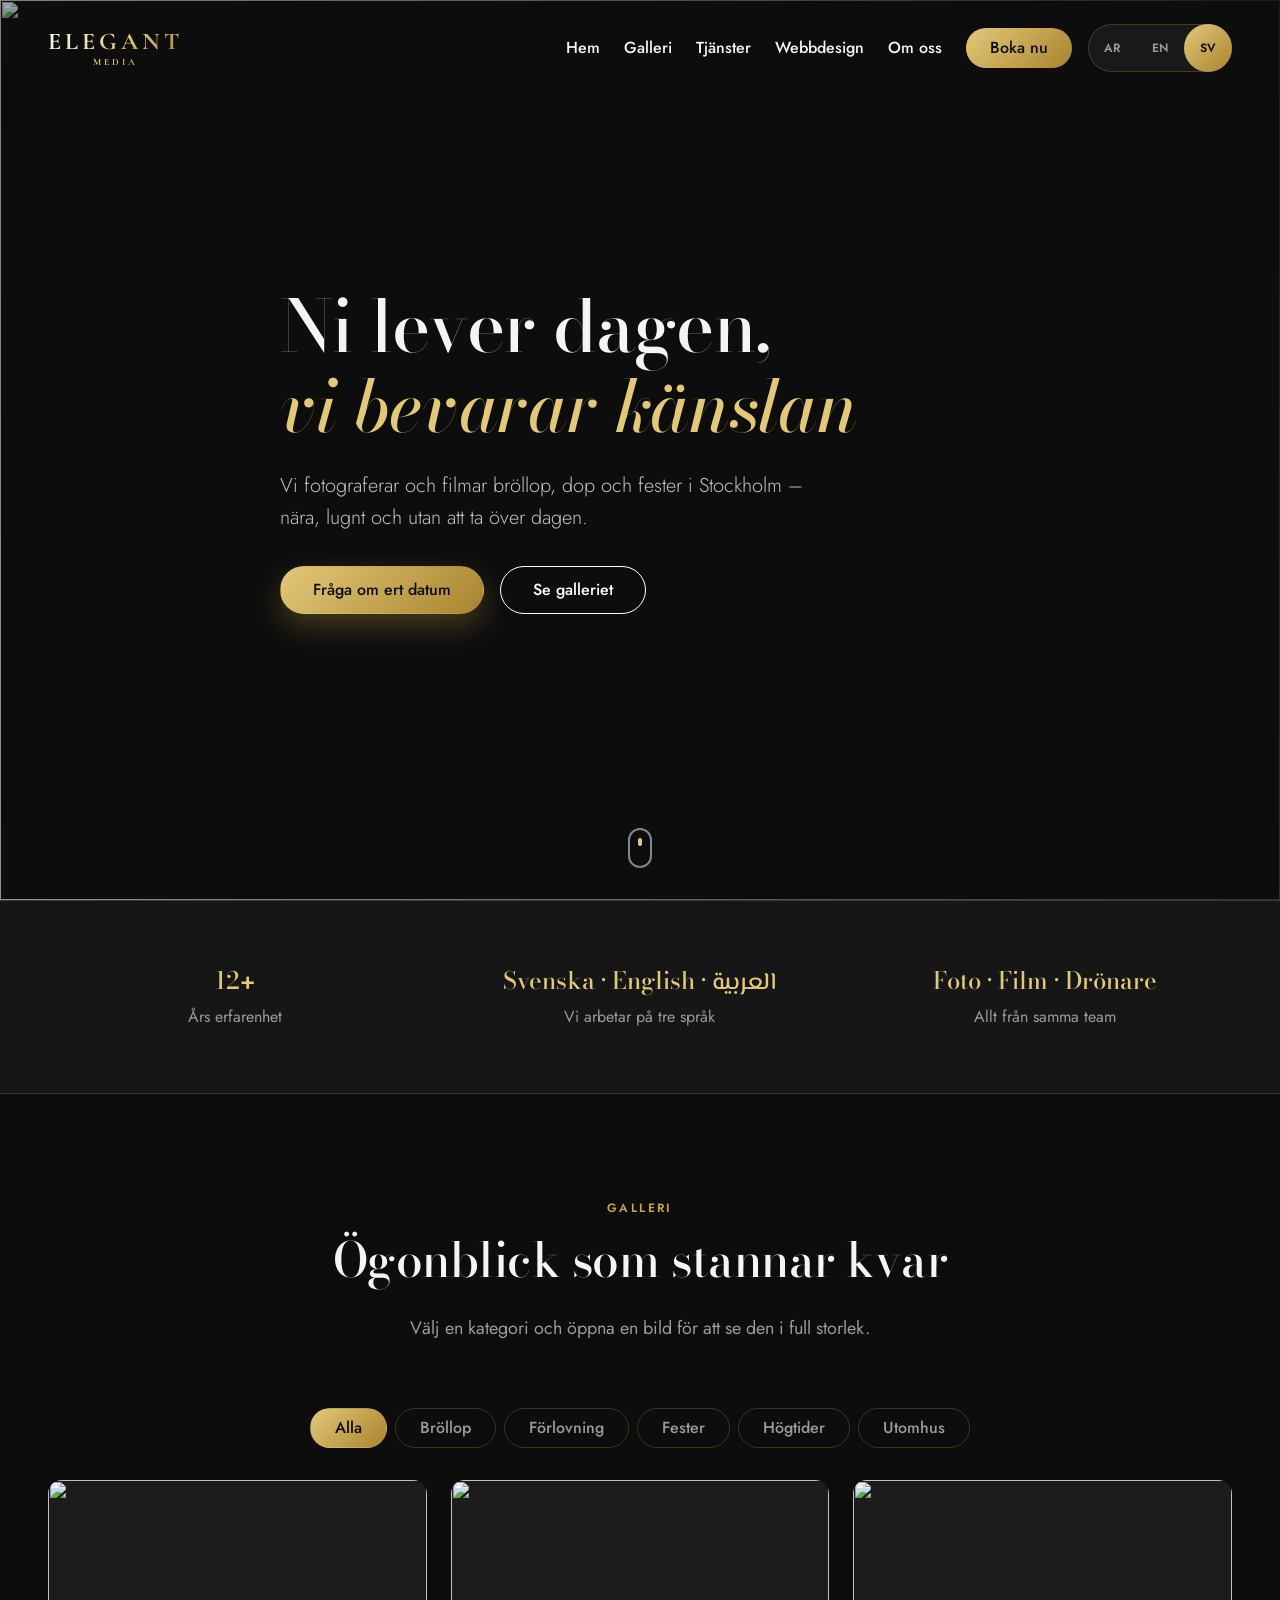
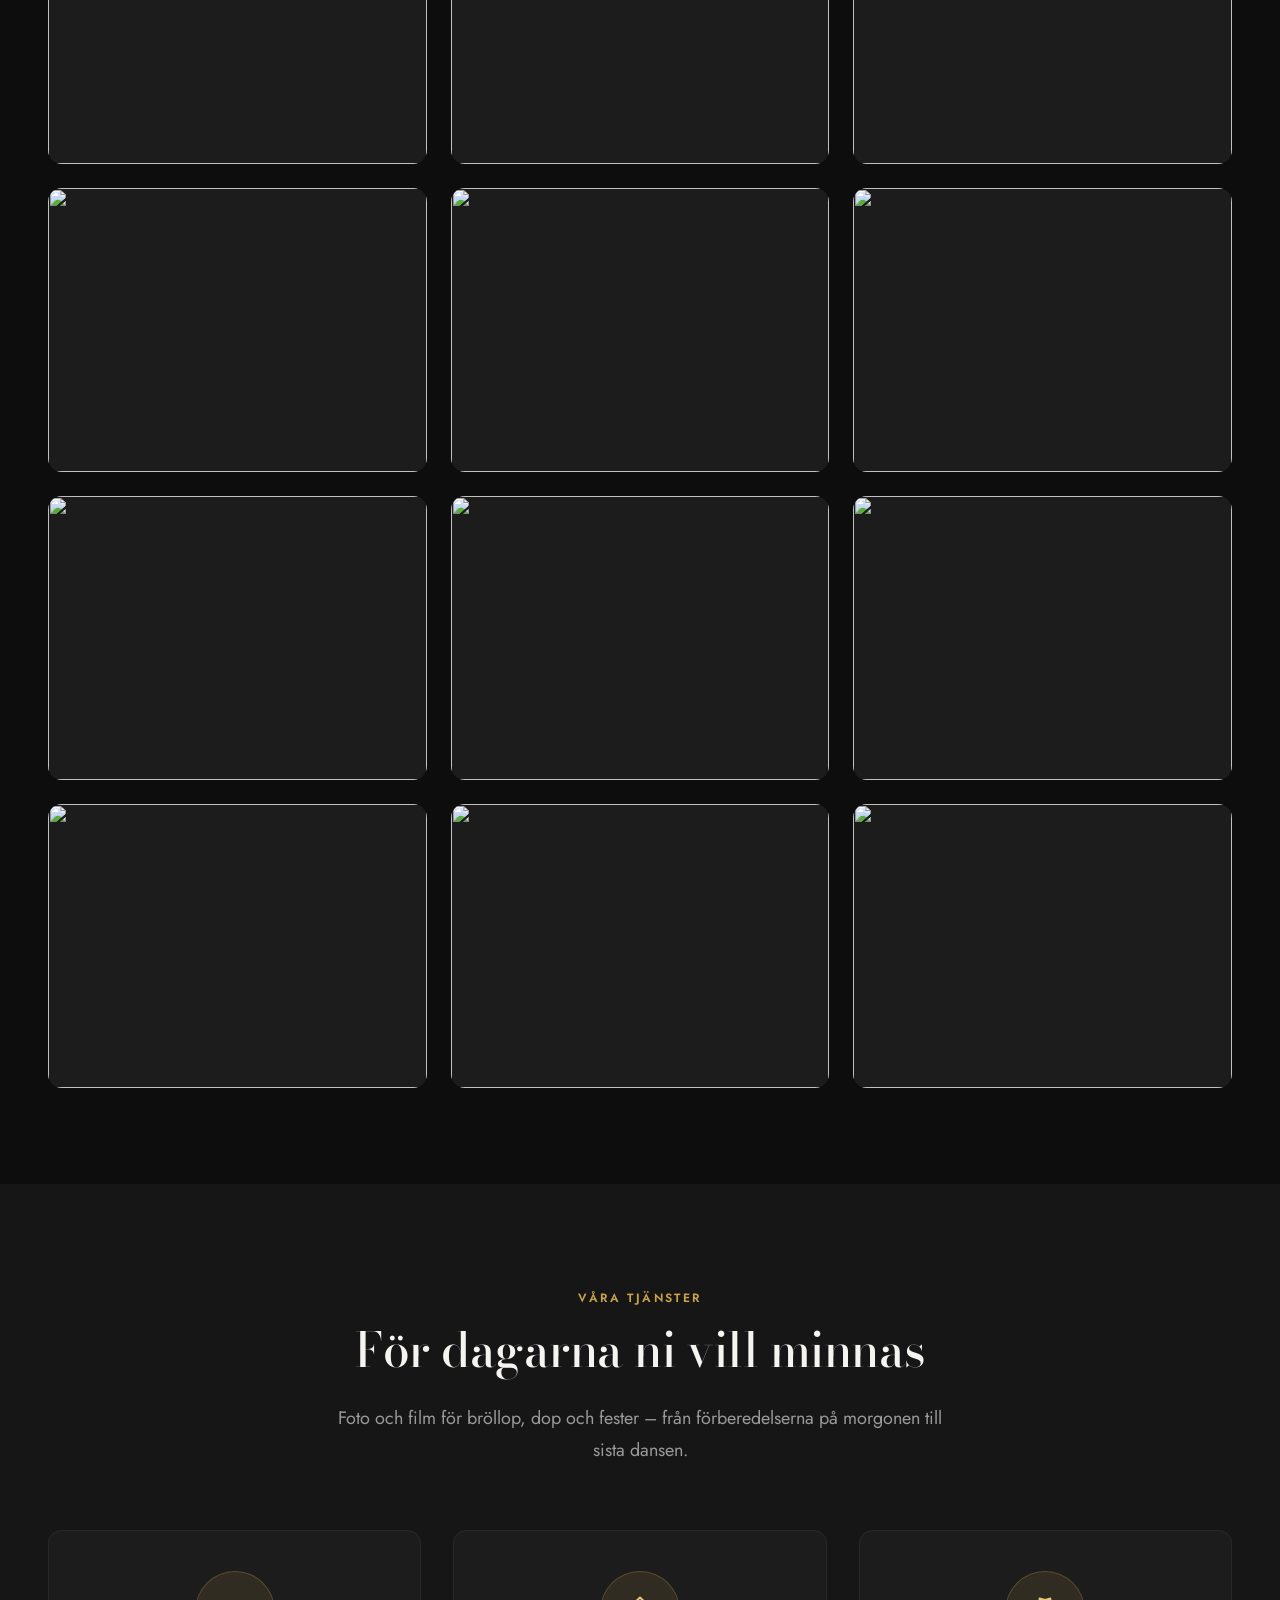
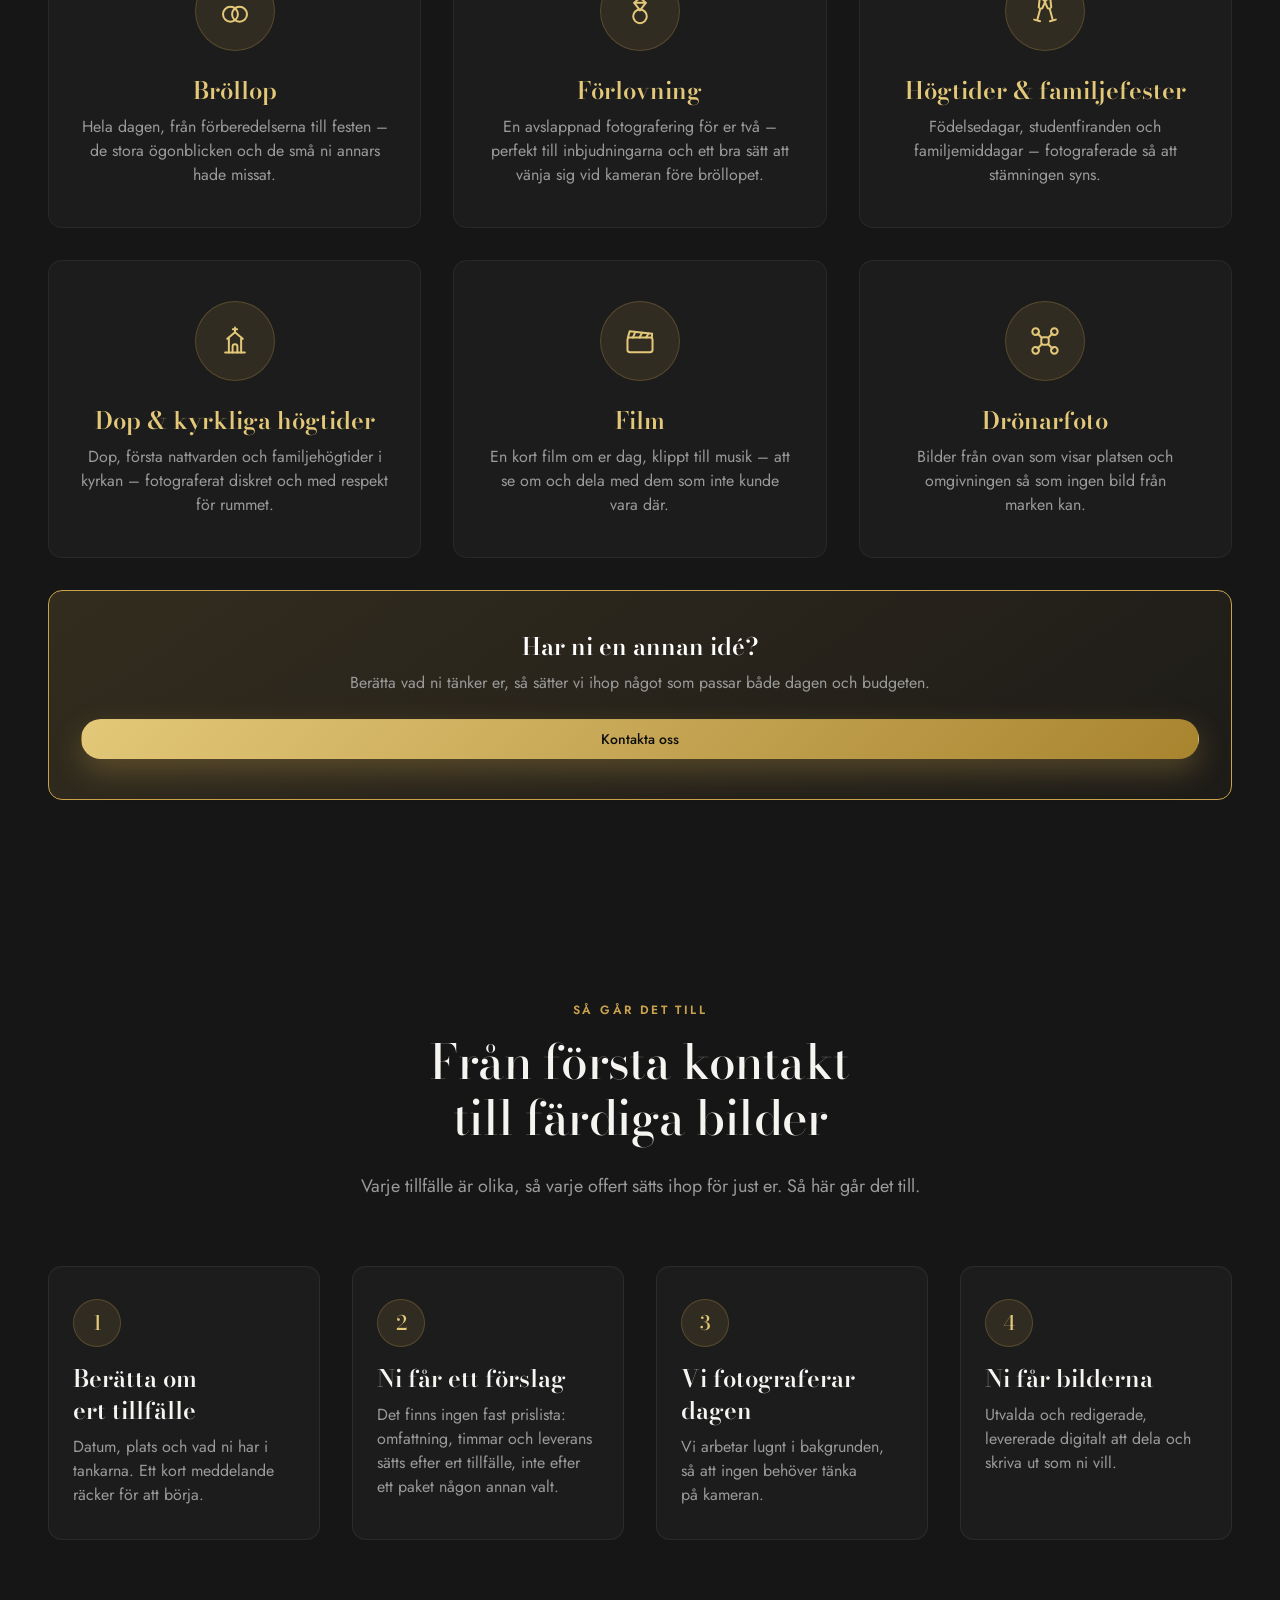
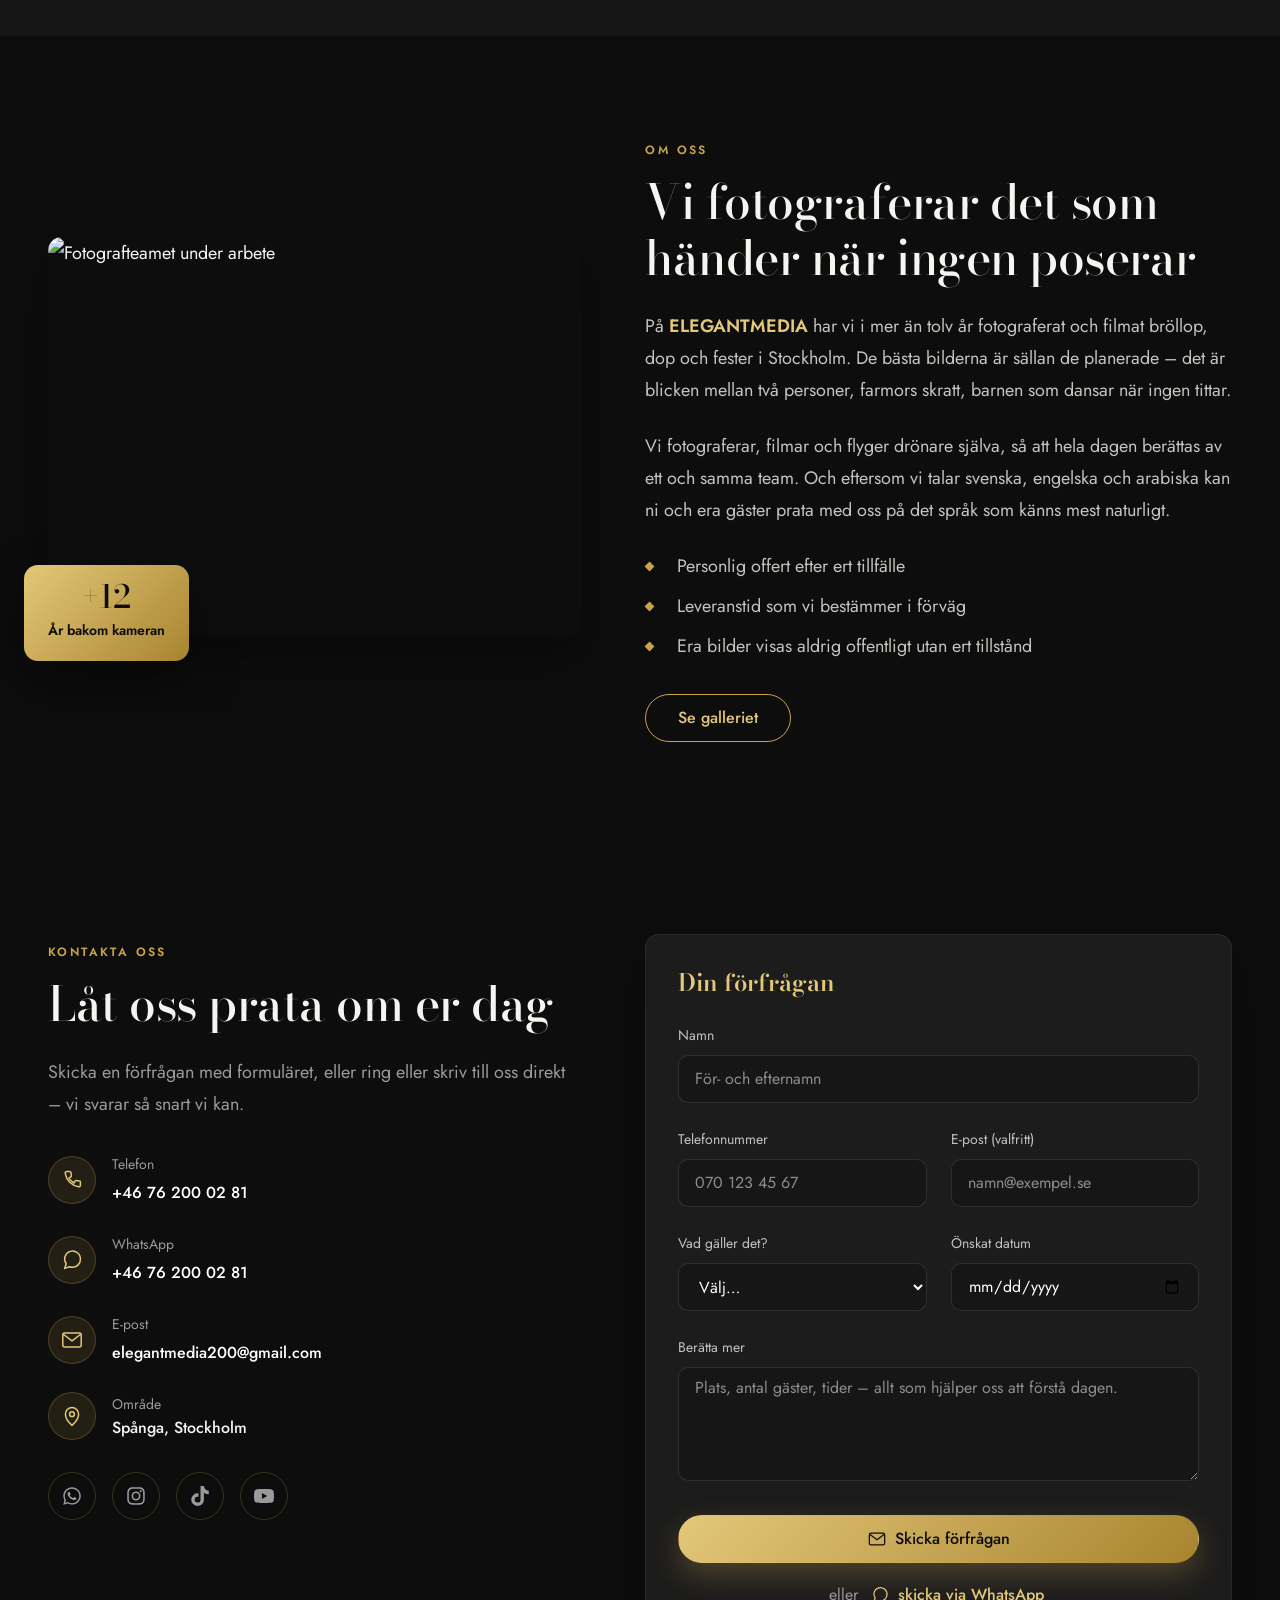
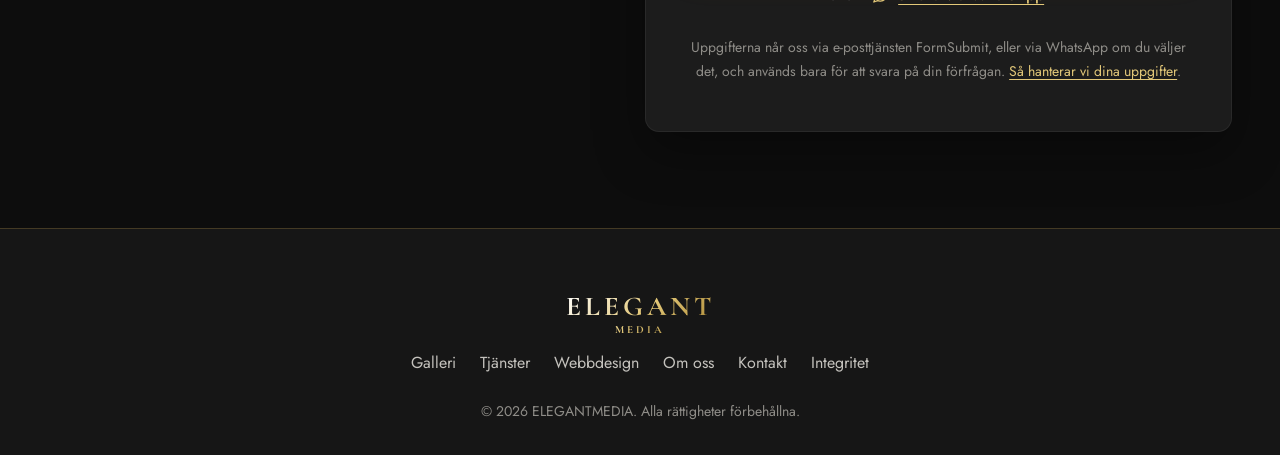
==== commit 799851de: "Batch 16: move the site to elegantmedia.se The studio bought elegantmedia.se from GoDaddy. Everythin" ====
--- a/index.html
+++ b/index.html
@@ -21,11 +21,11 @@
   <title>Fotograf i Stockholm – bröllop, dop &amp; fest | ELEGANTMEDIA</title>
   <meta name="description" content="Bröllop, dop och fest i Stockholm – foto, film och drönare. Personlig offert efter ert tillfälle. Vi talar svenska, engelska och arabiska." />
   <meta name="google-site-verification" content="U59bcrzSS9EYo_qQybPawmnmjly41655PvMC7Fz8YPo" />
-  <link rel="canonical" href="https://namarsandil.github.io/Elegant-Media/" />
-  <link rel="alternate" hreflang="sv" href="https://namarsandil.github.io/Elegant-Media/" />
-  <link rel="alternate" hreflang="en" href="https://namarsandil.github.io/Elegant-Media/en/" />
-  <link rel="alternate" hreflang="ar" href="https://namarsandil.github.io/Elegant-Media/ar/" />
-  <link rel="alternate" hreflang="x-default" href="https://namarsandil.github.io/Elegant-Media/" />
+  <link rel="canonical" href="https://elegantmedia.se/" />
+  <link rel="alternate" hreflang="sv" href="https://elegantmedia.se/" />
+  <link rel="alternate" hreflang="en" href="https://elegantmedia.se/en/" />
+  <link rel="alternate" hreflang="ar" href="https://elegantmedia.se/ar/" />
+  <link rel="alternate" hreflang="x-default" href="https://elegantmedia.se/" />
 
   <meta property="og:type" content="website" />
   <meta property="og:site_name" content="ELEGANTMEDIA" />
@@ -34,7 +34,7 @@
   <meta property="og:locale:alternate" content="ar_AR" />
   <meta property="og:title" content="Fotograf i Stockholm – bröllop, dop &amp; fest | ELEGANTMEDIA" />
   <meta property="og:description" content="Bröllop, dop och fest i Stockholm – foto, film och drönare. Personlig offert efter ert tillfälle. Vi talar svenska, engelska och arabiska." />
-  <meta property="og:url" content="https://namarsandil.github.io/Elegant-Media/" />
+  <meta property="og:url" content="https://elegantmedia.se/" />
   <meta property="og:image" content="https://images.unsplash.com/photo-1519741497674-611481863552?w=1200&amp;h=630&amp;fit=crop&amp;q=80" />
   <meta property="og:image:width" content="1200" />
   <meta property="og:image:height" content="630" />
@@ -51,9 +51,9 @@
   {
     "@context": "https://schema.org",
     "@type": "LocalBusiness",
-    "@id": "https://namarsandil.github.io/Elegant-Media/#business",
+    "@id": "https://elegantmedia.se/#business",
     "name": "ELEGANTMEDIA",
-    "url": "https://namarsandil.github.io/Elegant-Media/",
+    "url": "https://elegantmedia.se/",
     "image": "https://images.unsplash.com/photo-1519741497674-611481863552?w=1200&h=630&fit=crop&q=80",
     "telephone": "+46762000281",
     "email": "elegantmedia200@gmail.com",
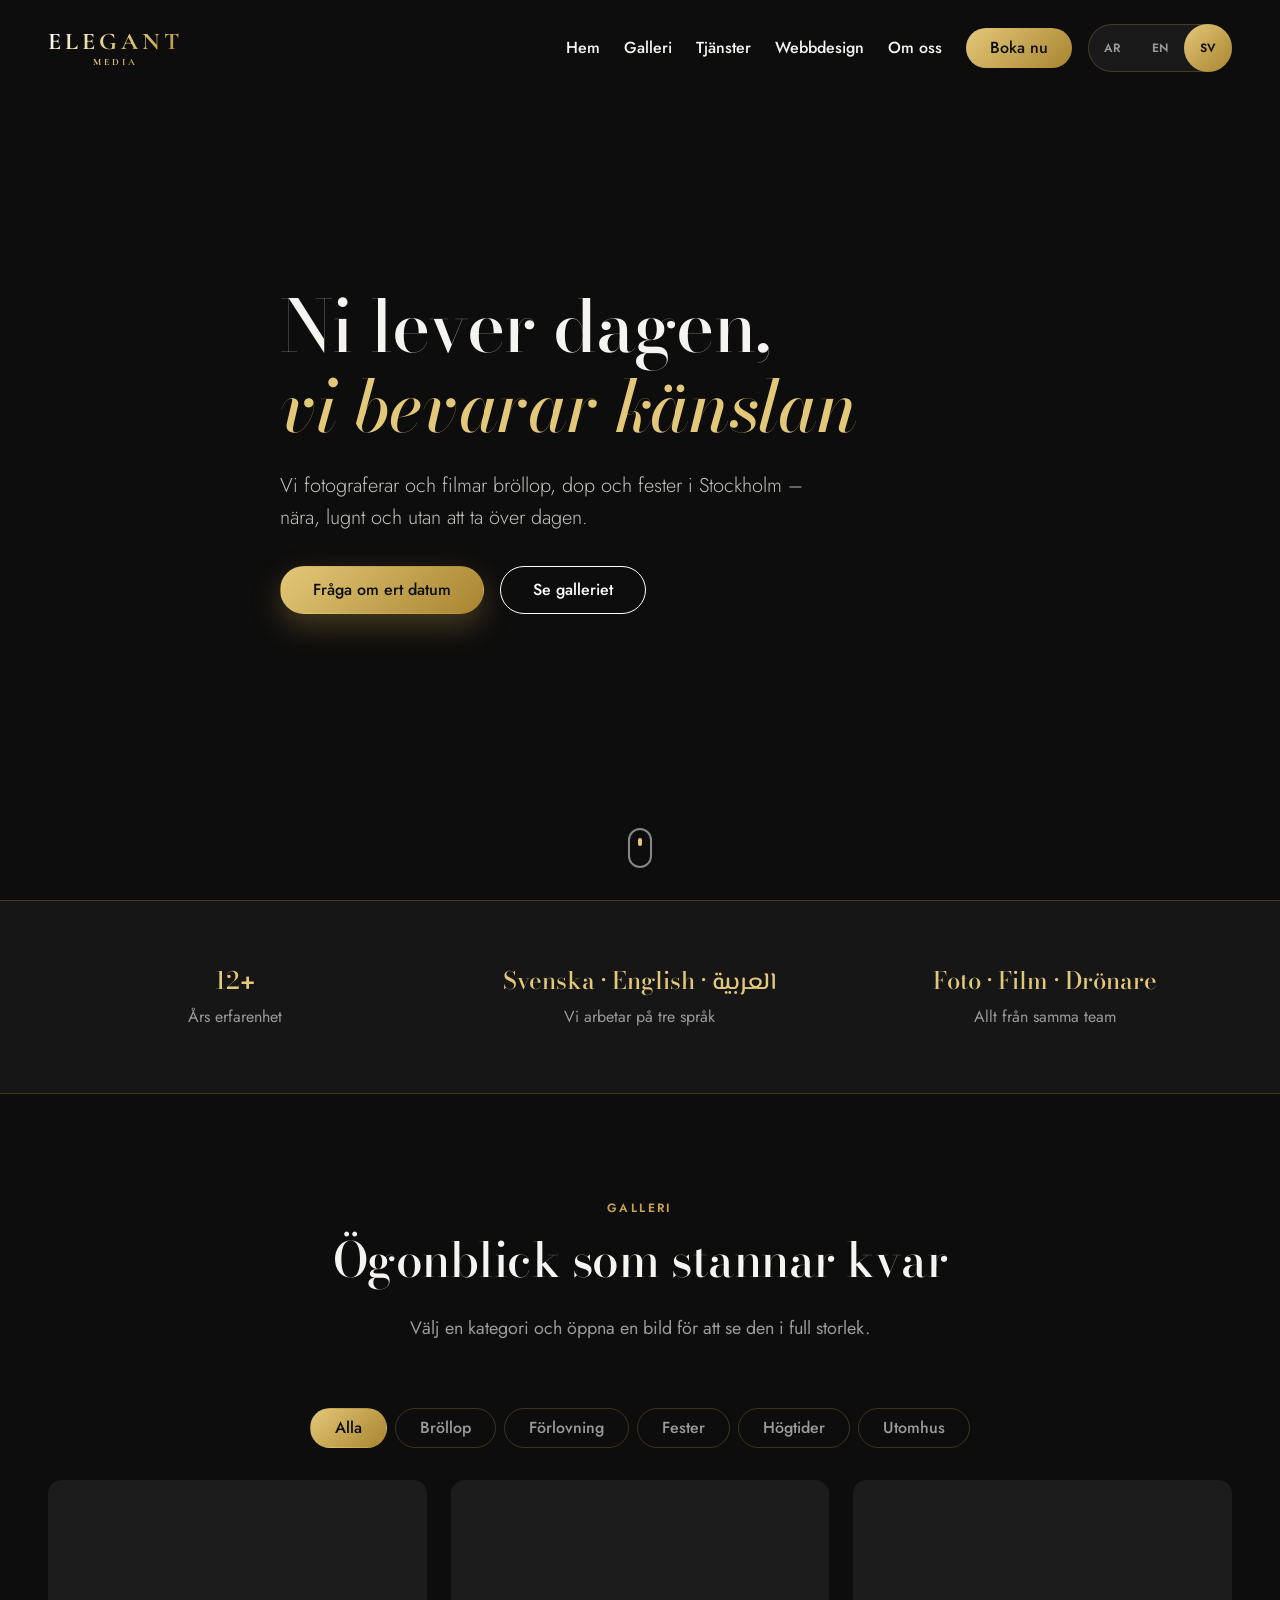
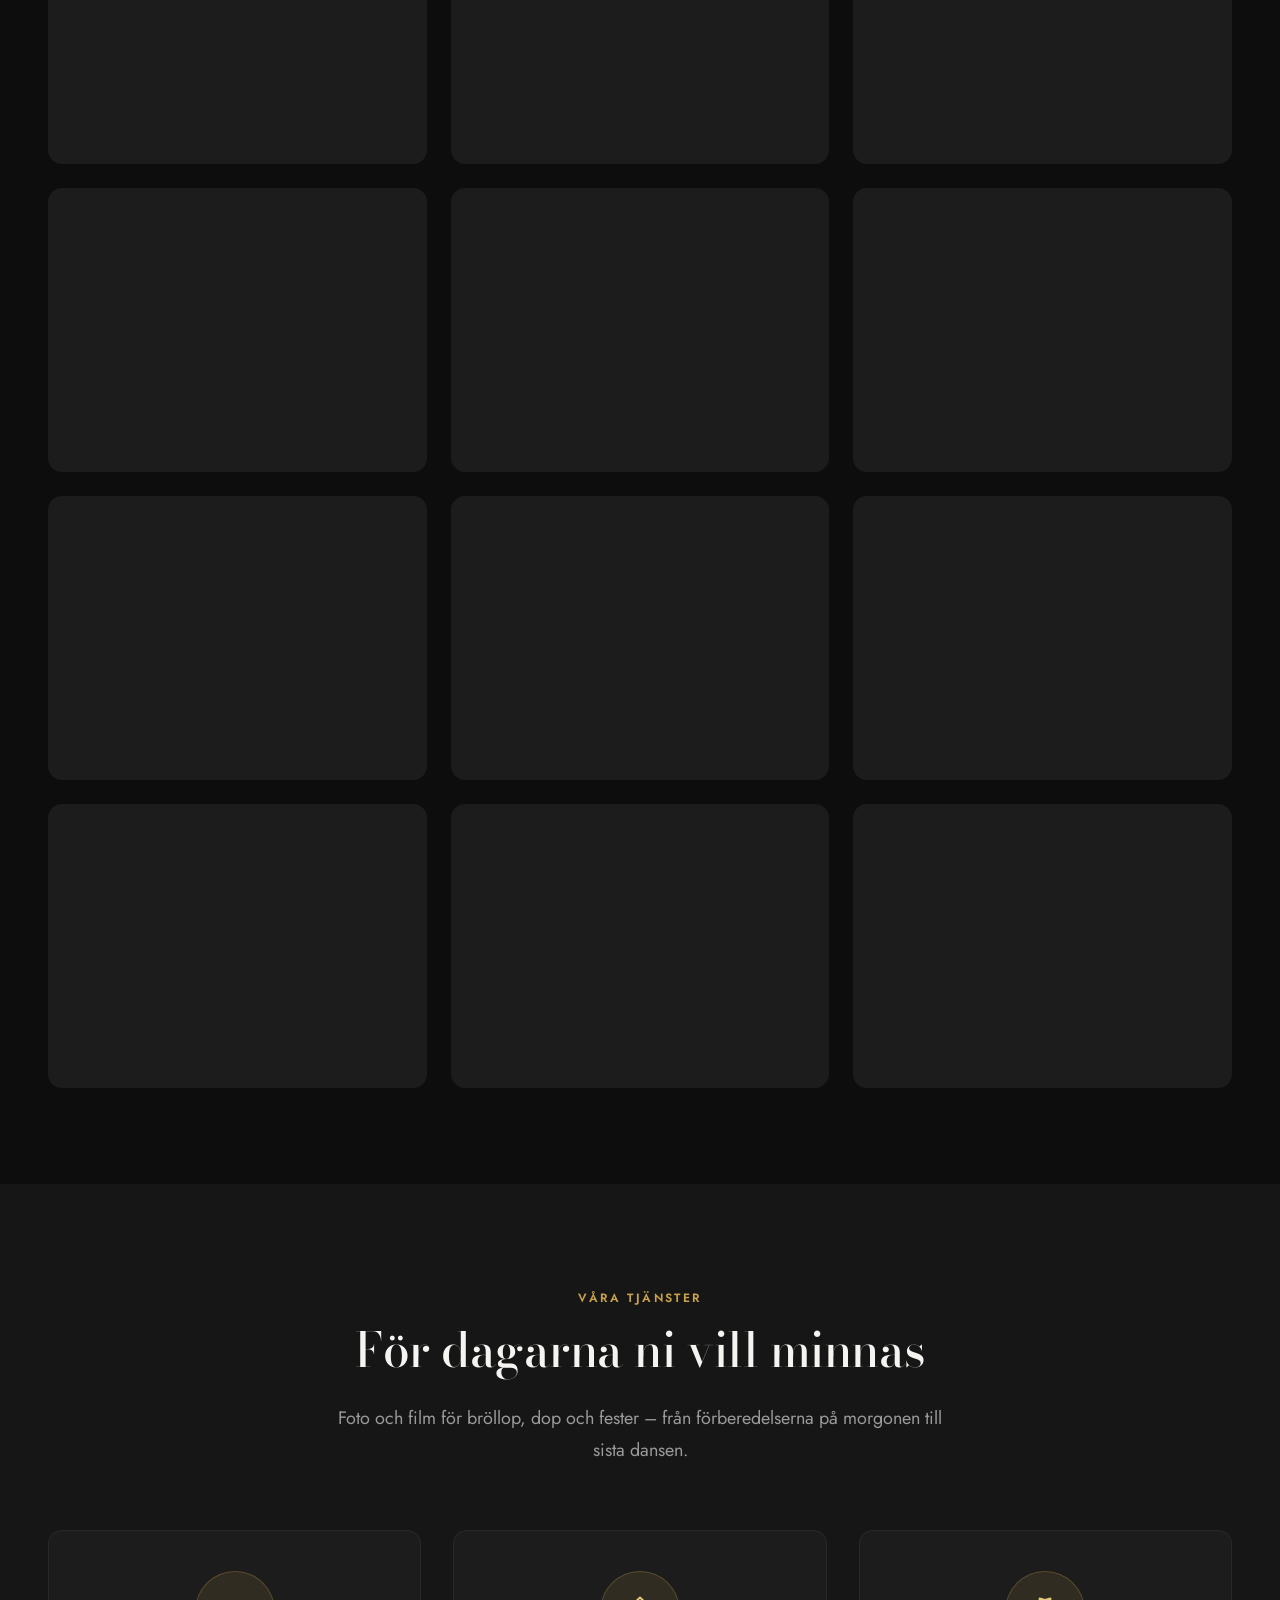
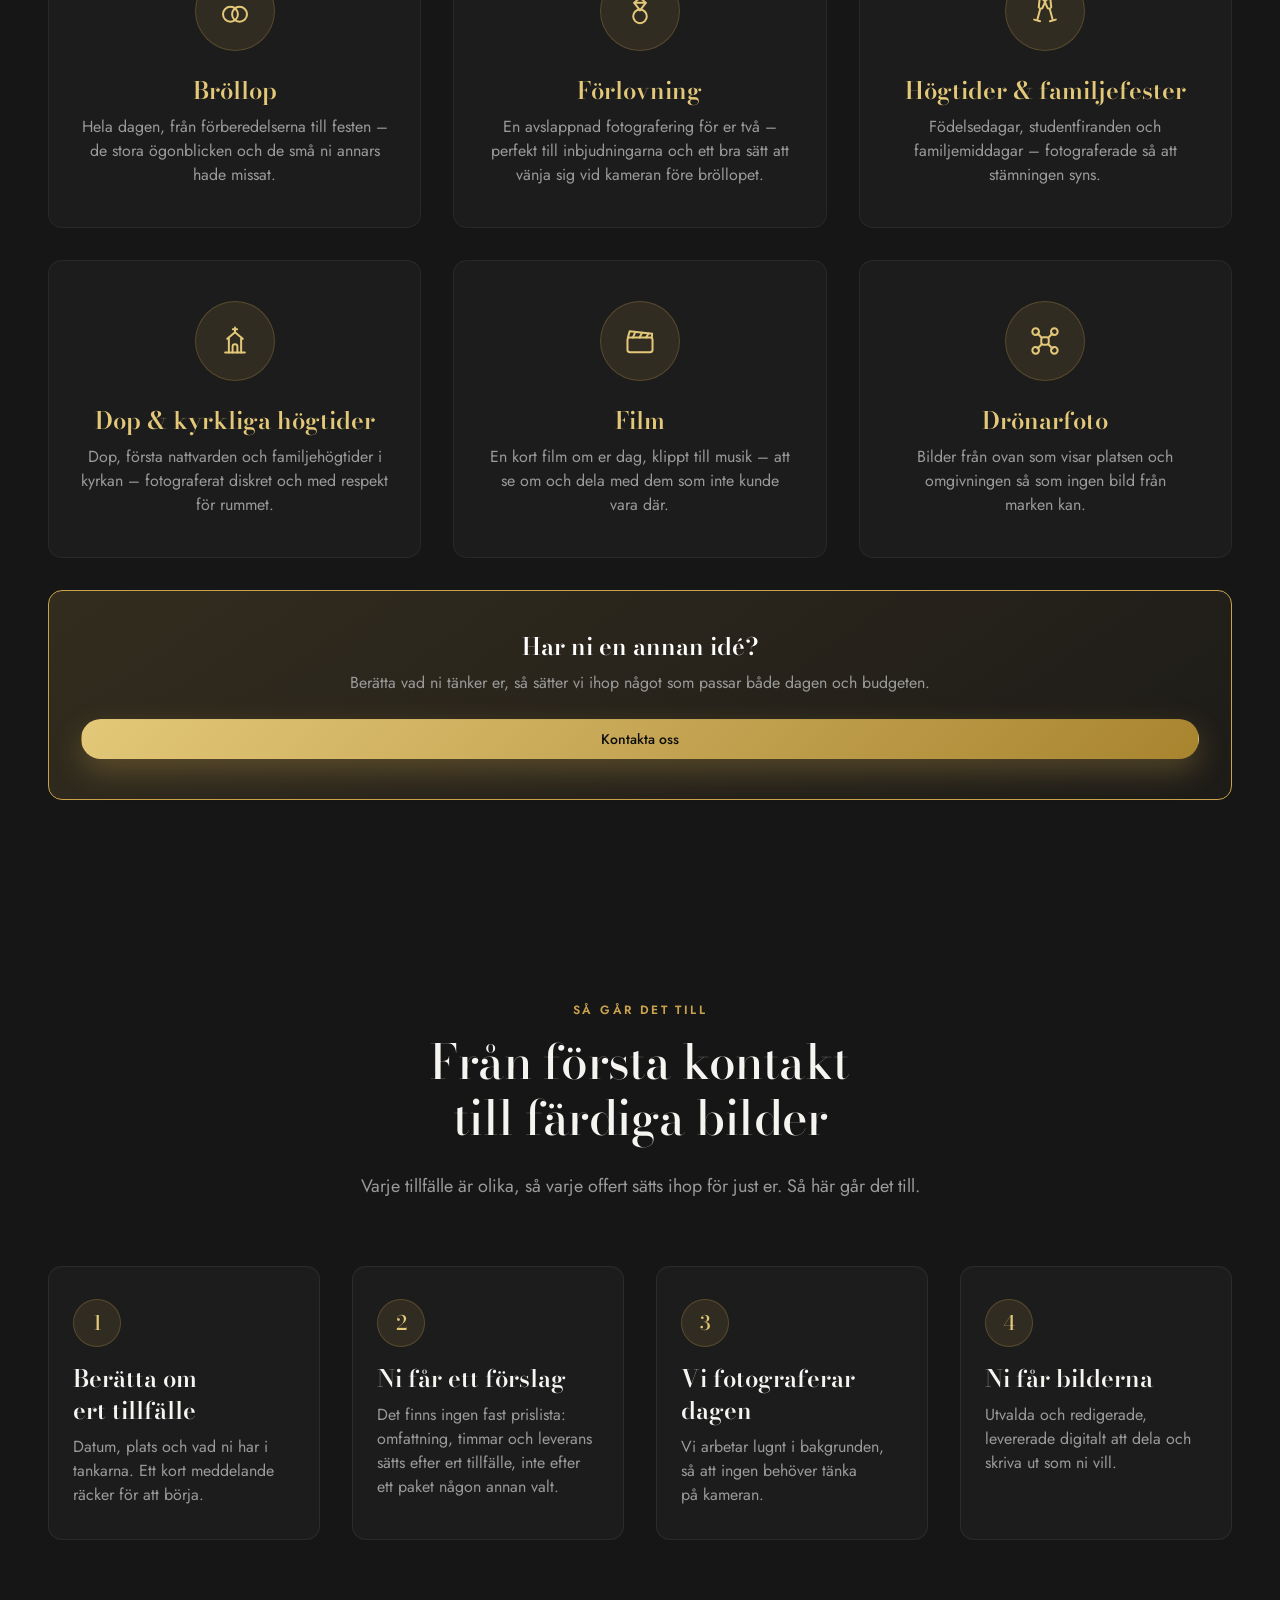
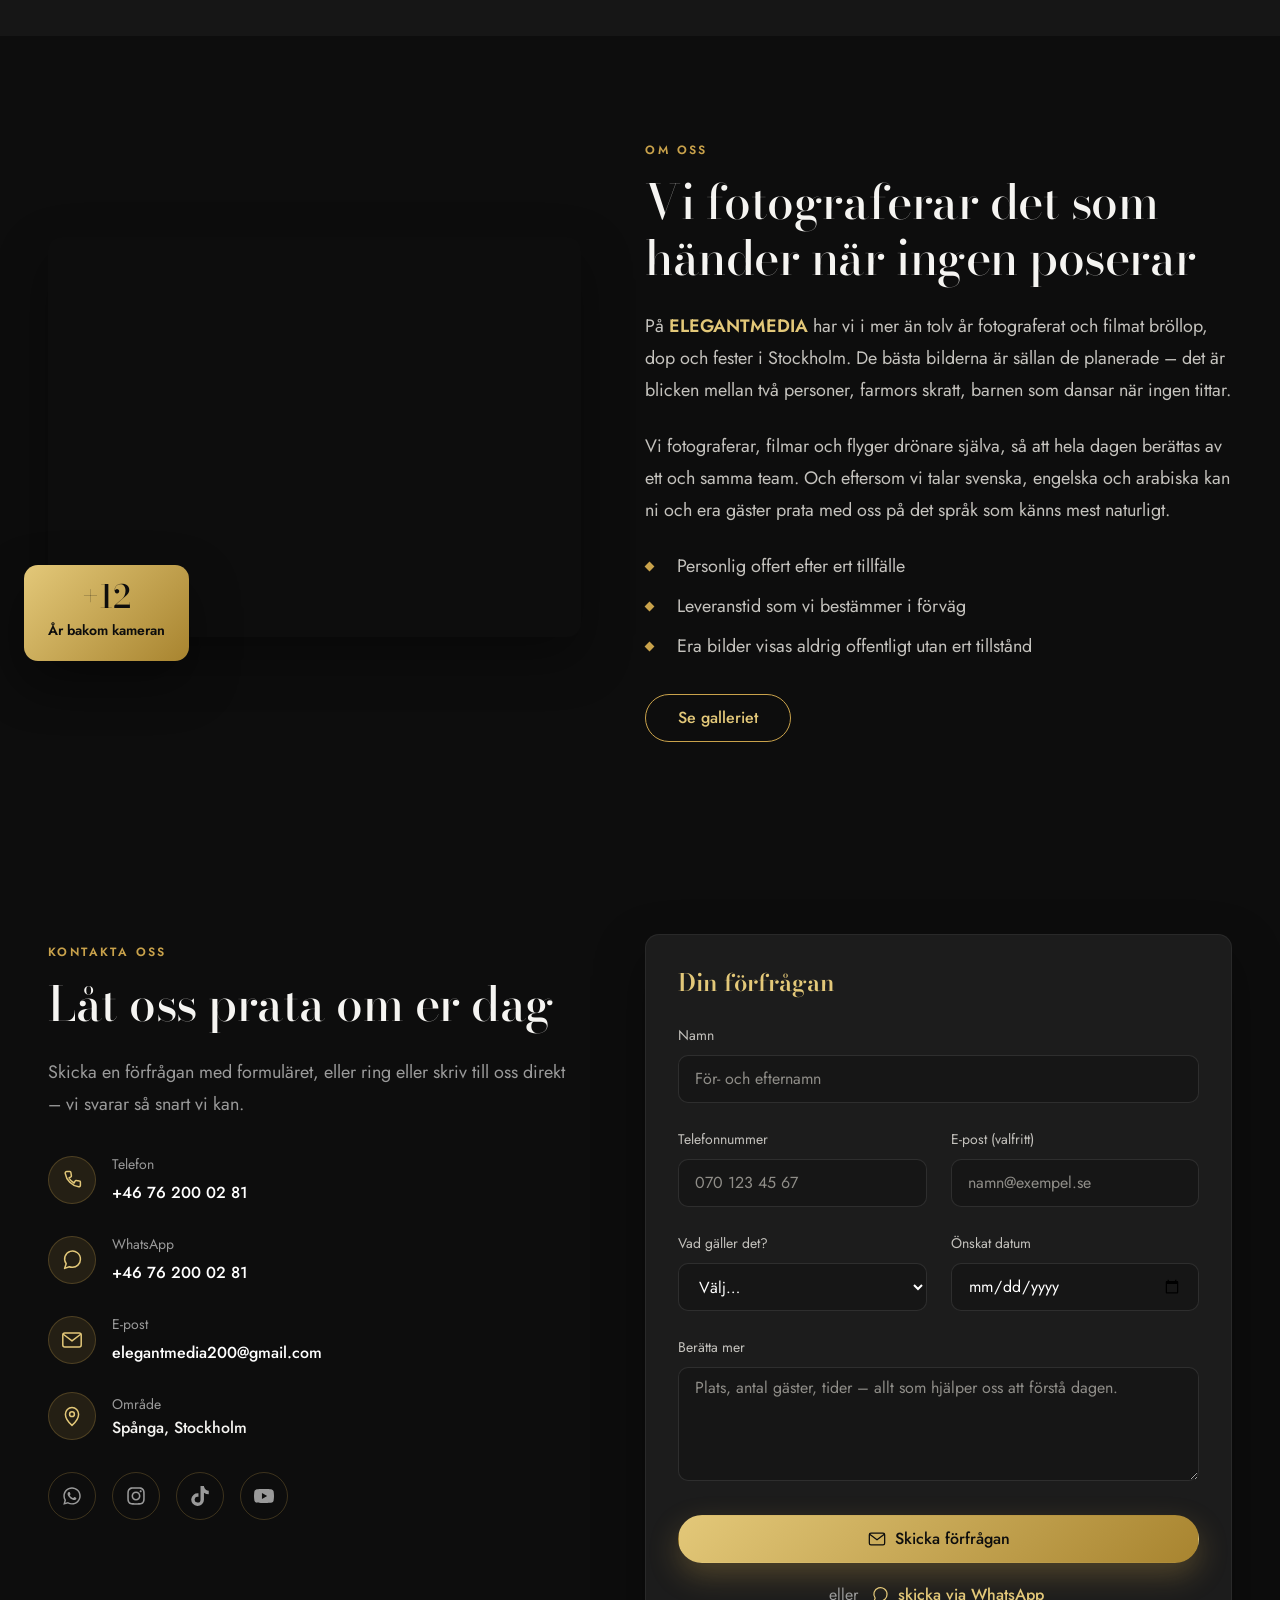
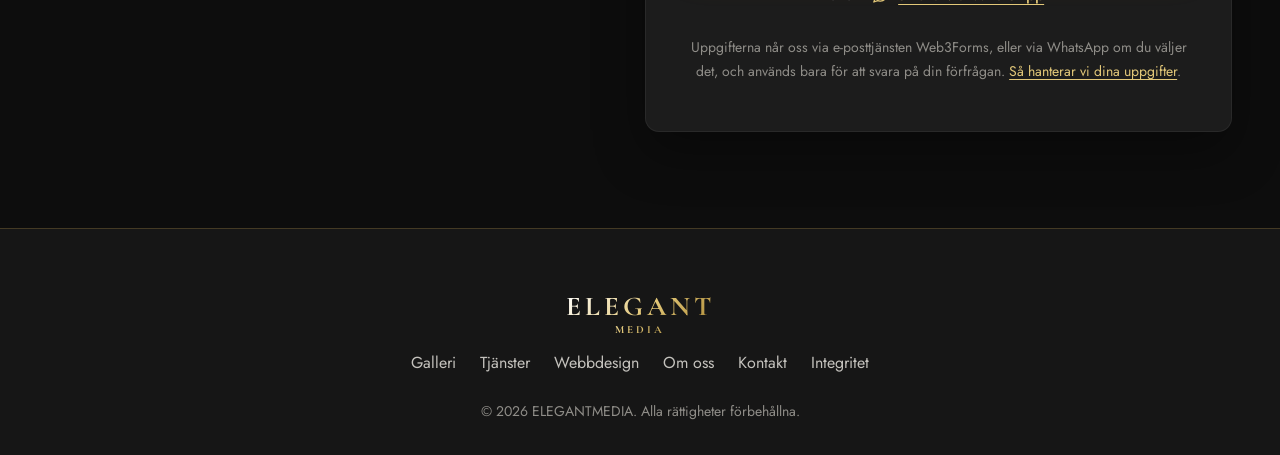
==== commit f33595a4: "Batch 17: move the booking form from FormSubmit to Web3Forms FormSubmit answered every request with " ====
--- a/index.html
+++ b/index.html
@@ -89,8 +89,8 @@
   <link rel="stylesheet" href="styles.css?v=d5d7997366" />
 
   <!-- defer: downloaded in parallel with the HTML, run in order once parsed -->
-  <script src="i18n.js?v=7b7ee31952" defer></script>
-  <script src="script.js?v=0a73d82513" defer></script>
+  <script src="i18n.js?v=821c1ae8cd" defer></script>
+  <script src="script.js?v=0399cbb184" defer></script>
 
 </head>
 <body>
@@ -497,7 +497,7 @@
           </p>
         </div>
 
-        <p class="form-privacy" data-i18n="form_privacy">Uppgifterna når oss via e-posttjänsten FormSubmit, eller via WhatsApp om du väljer det, och används bara för att svara på din förfrågan. <a href="integritet.html">Så hanterar vi dina uppgifter</a>.</p>
+        <p class="form-privacy" data-i18n="form_privacy">Uppgifterna når oss via e-posttjänsten Web3Forms, eller via WhatsApp om du väljer det, och används bara för att svara på din förfrågan. <a href="integritet.html">Så hanterar vi dina uppgifter</a>.</p>
 
         <!-- One live region, always present, so screen readers announce each
              change. Exactly one child is shown per state; the region only
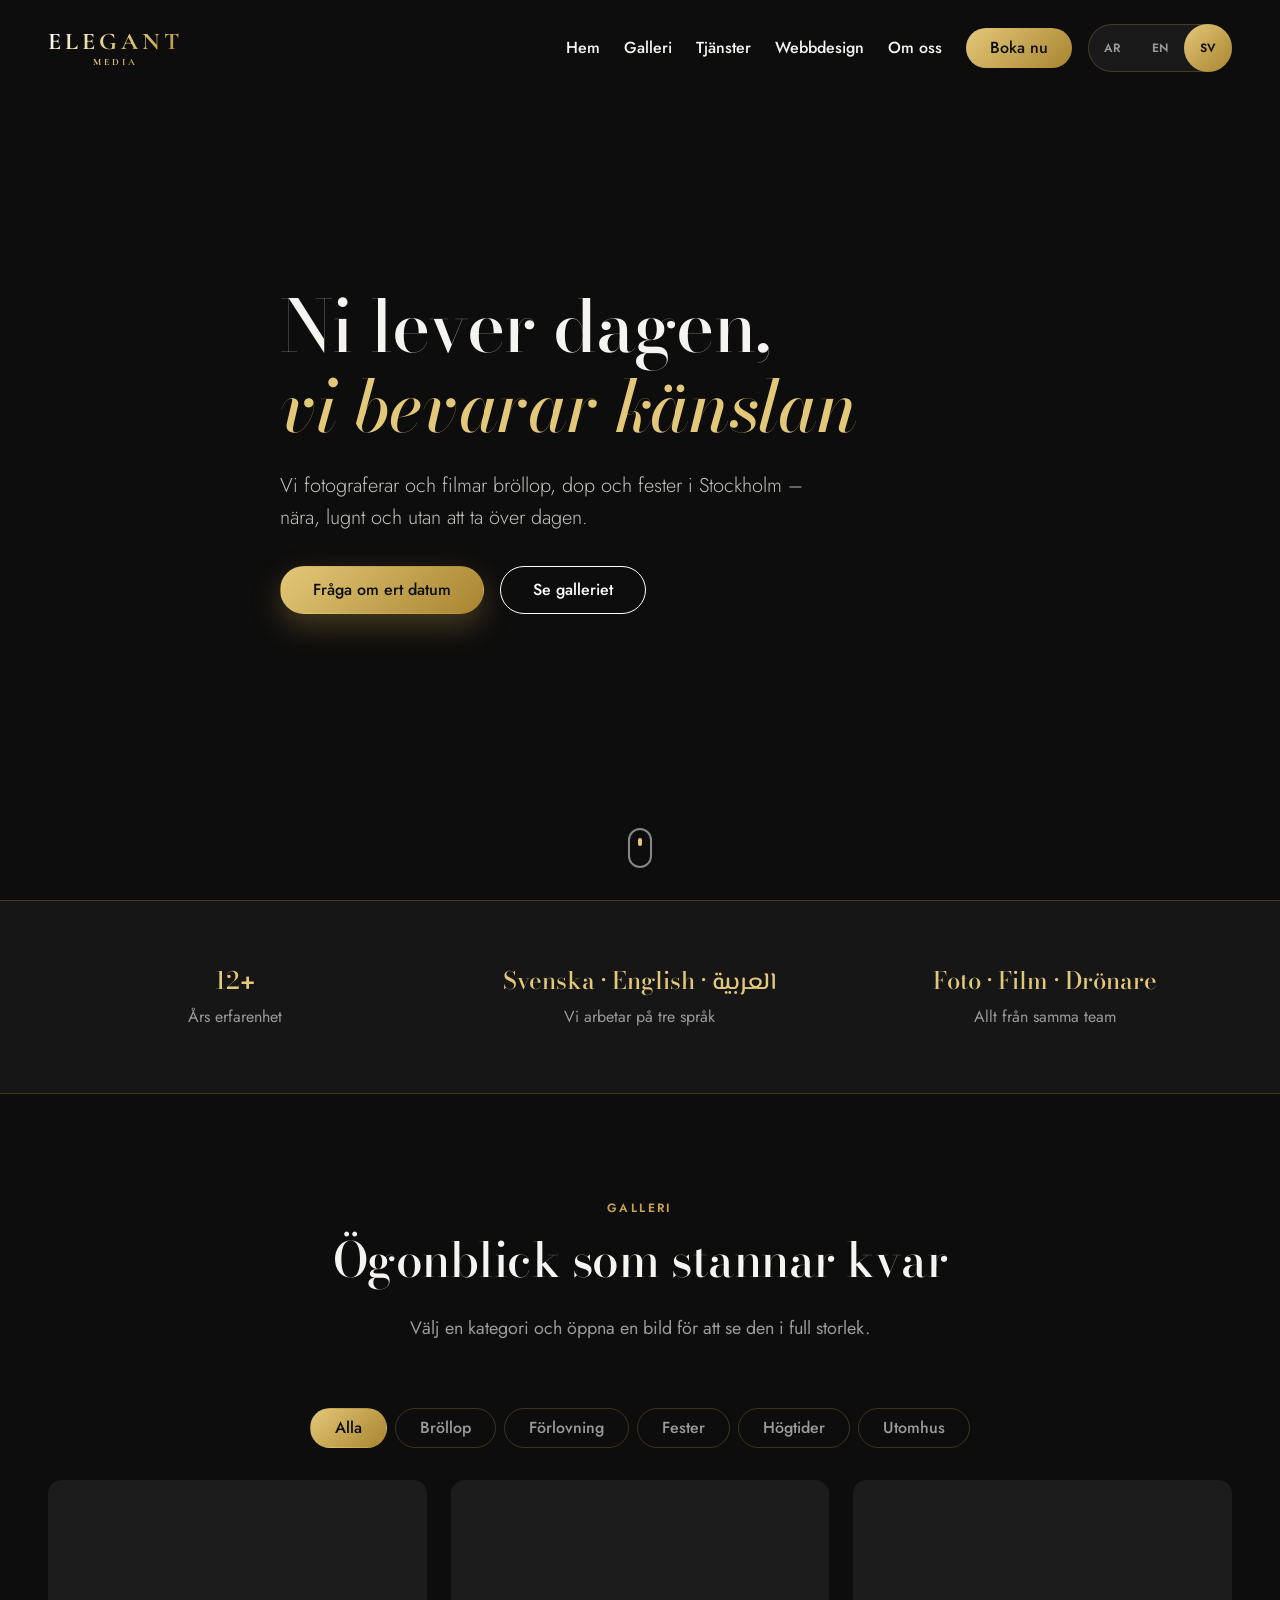
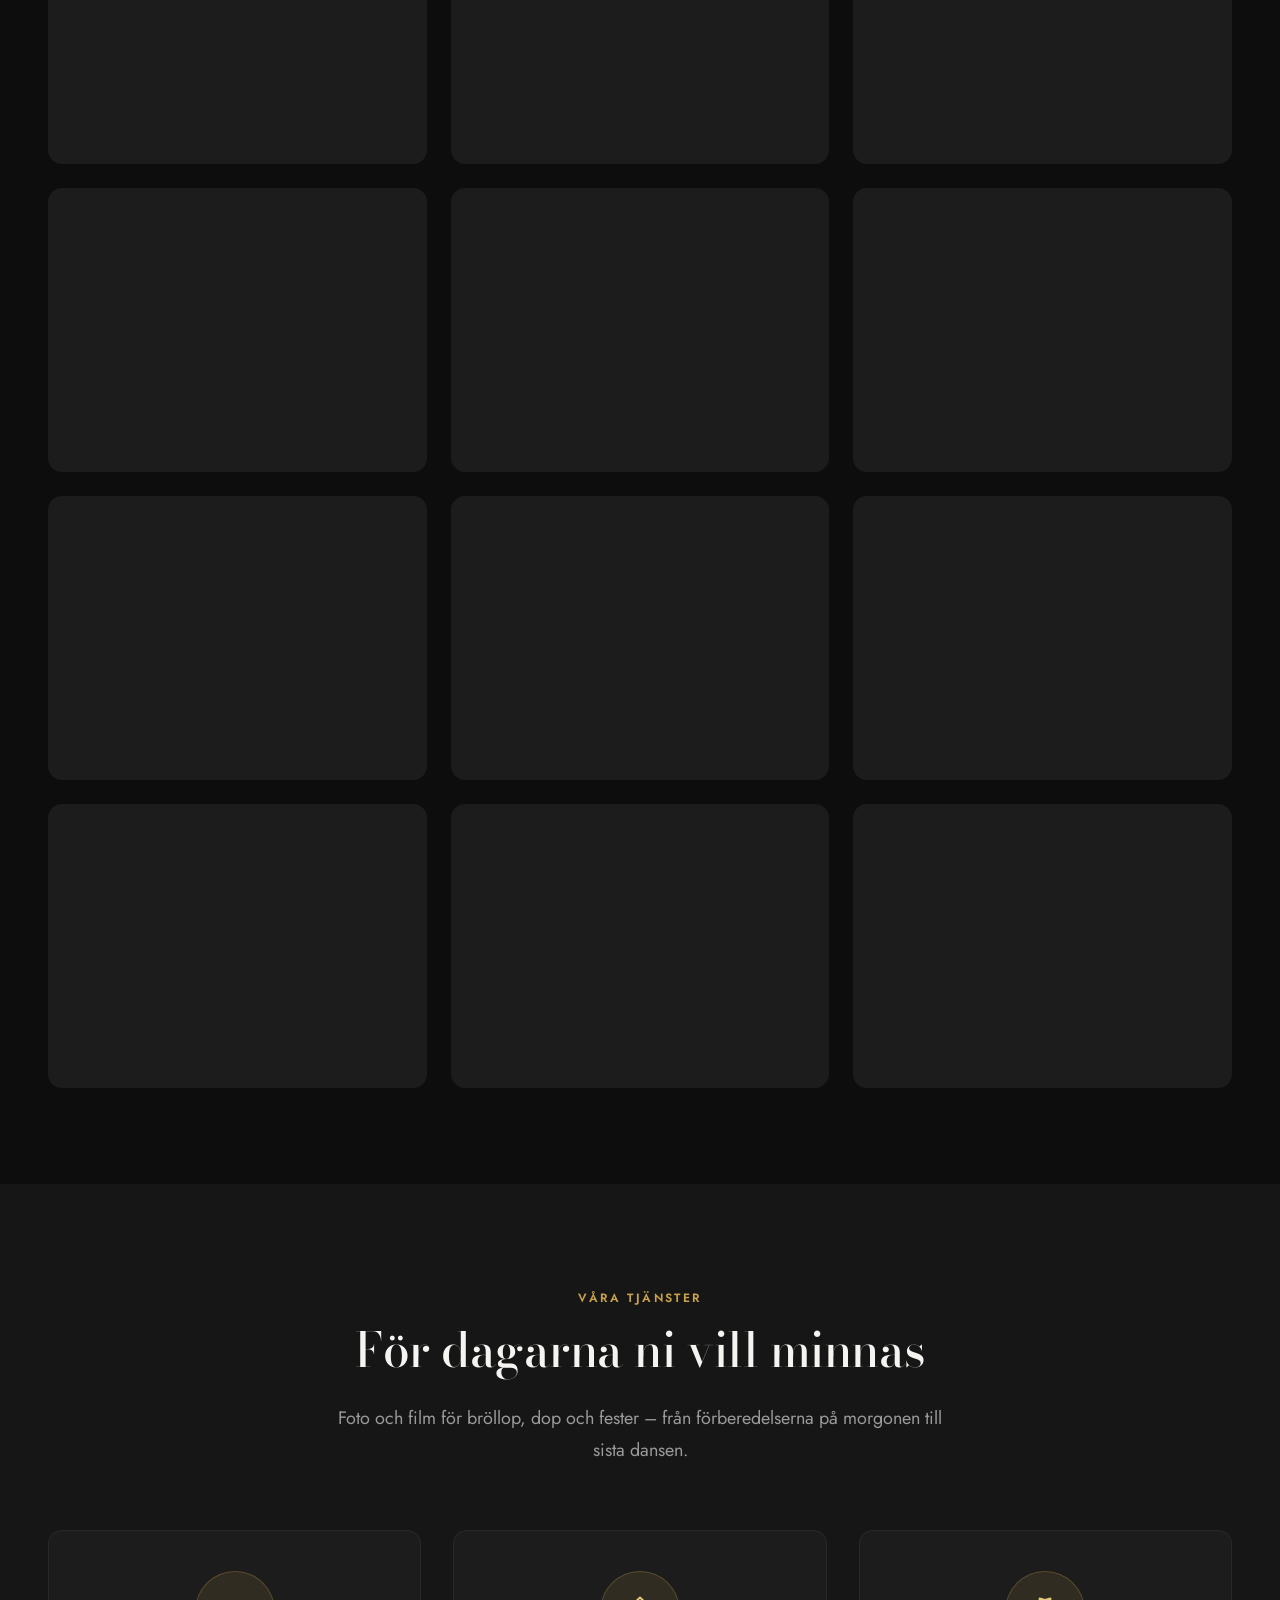
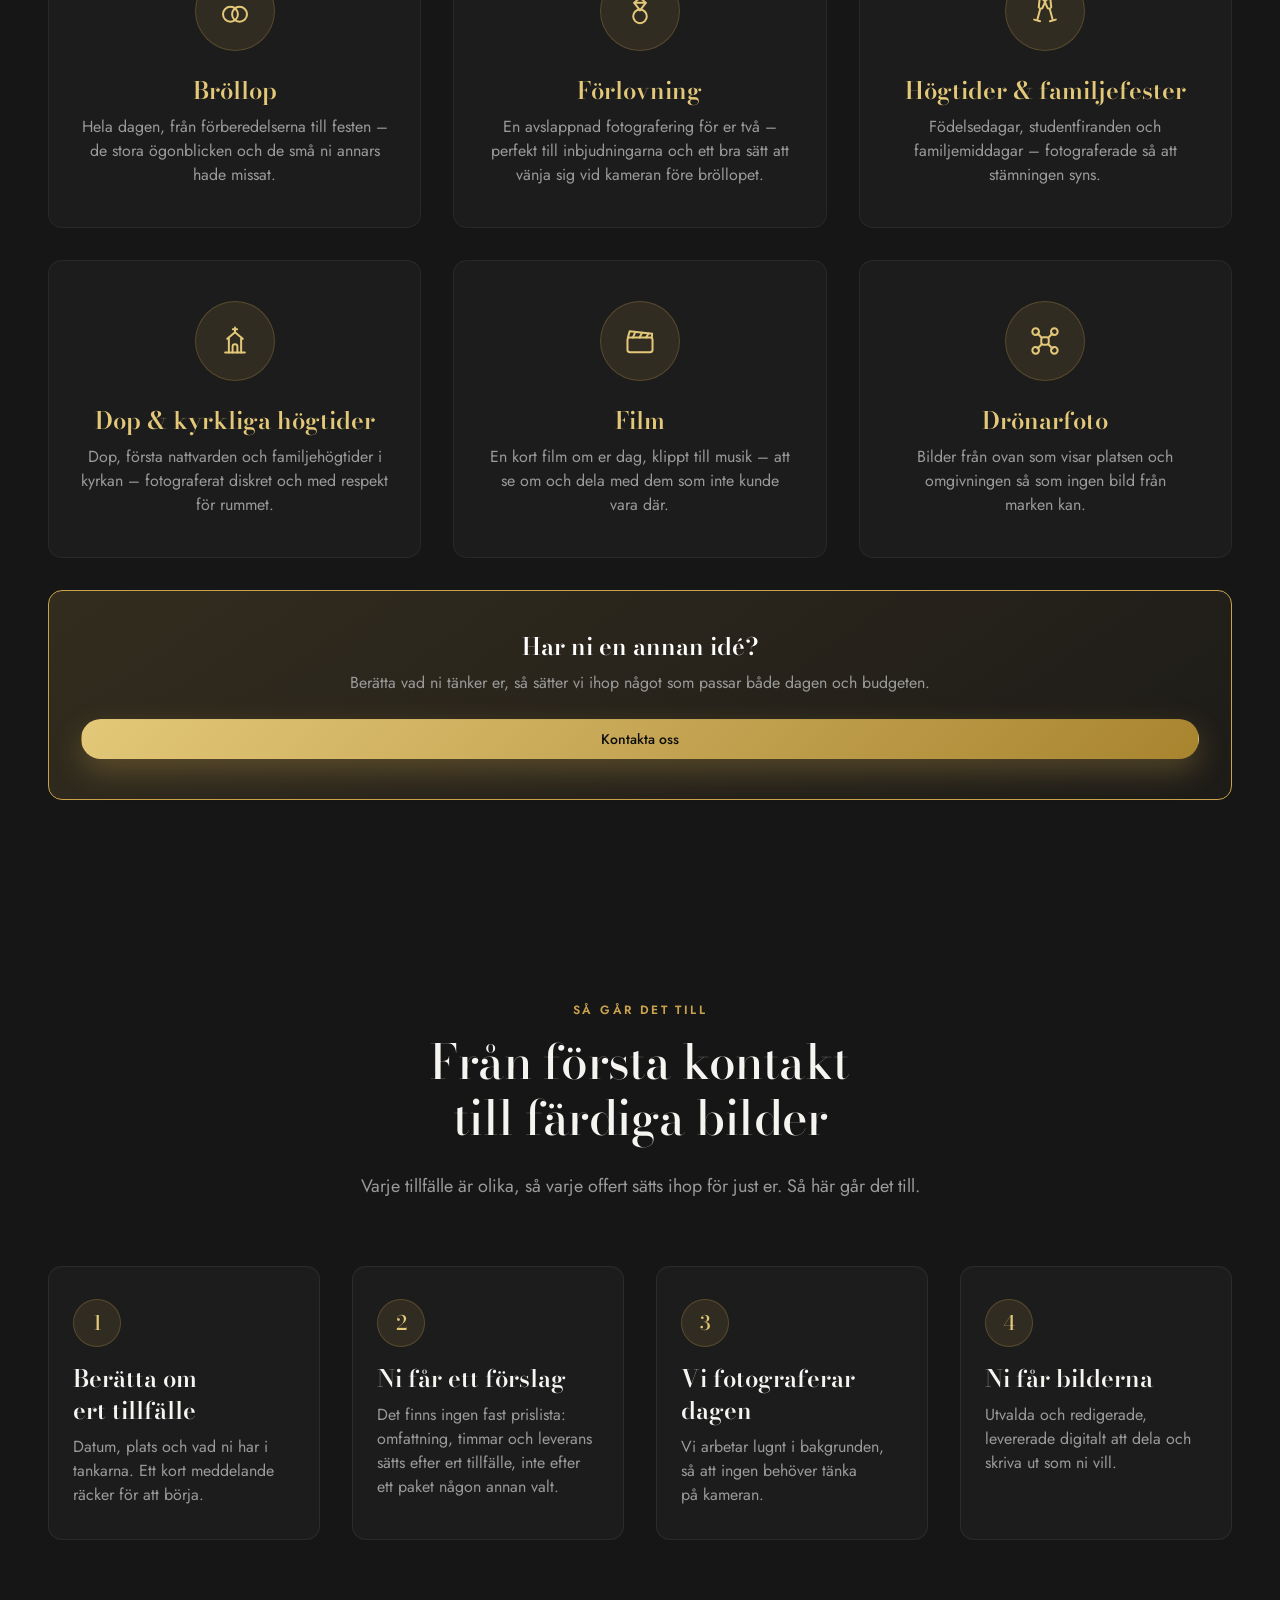
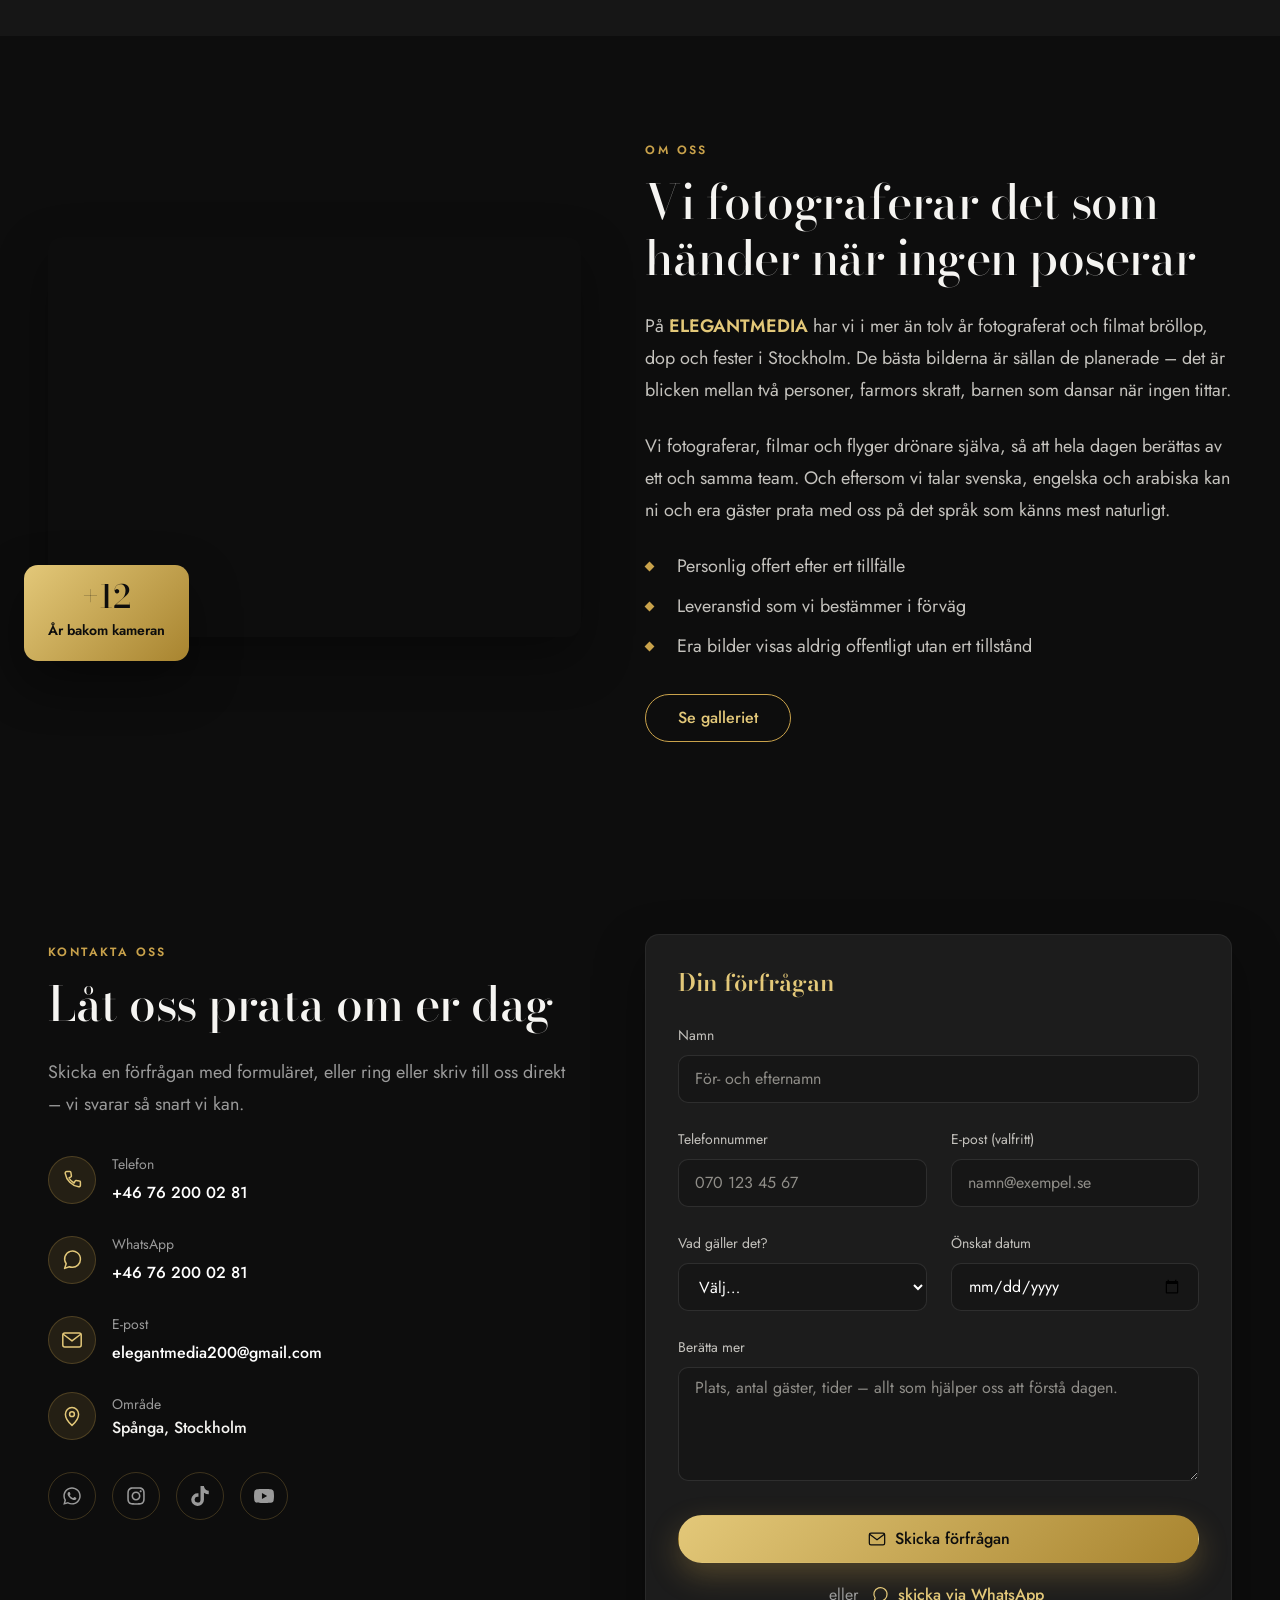
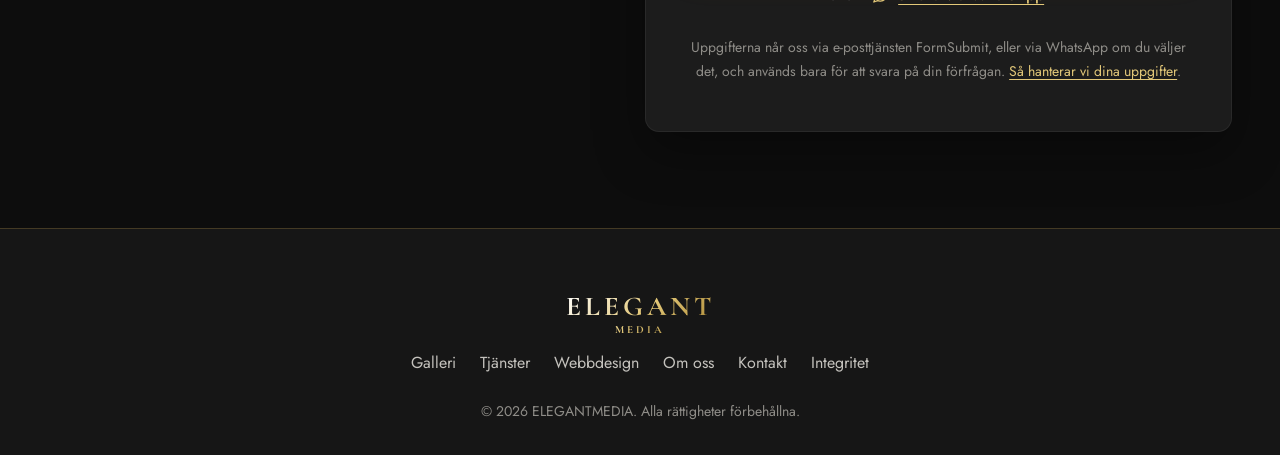
==== commit a9ecd001: "Batch 18: Arabic nav label "web design and ad design" The Arabic menu item now reads "تصميم مواقع وت" ====
--- a/index.html
+++ b/index.html
@@ -86,11 +86,11 @@
   <link rel="icon" href="favicon.ico" sizes="16x16 32x32 48x48" />
   <link rel="apple-touch-icon" href="apple-touch-icon.png" />
 
-  <link rel="stylesheet" href="styles.css?v=d5d7997366" />
+  <link rel="stylesheet" href="styles.css?v=f8327bb689" />
 
   <!-- defer: downloaded in parallel with the HTML, run in order once parsed -->
-  <script src="i18n.js?v=821c1ae8cd" defer></script>
-  <script src="script.js?v=0399cbb184" defer></script>
+  <script src="i18n.js?v=f629cba703" defer></script>
+  <script src="script.js?v=0a73d82513" defer></script>
 
 </head>
 <body>
@@ -497,7 +497,7 @@
           </p>
         </div>
 
-        <p class="form-privacy" data-i18n="form_privacy">Uppgifterna når oss via e-posttjänsten Web3Forms, eller via WhatsApp om du väljer det, och används bara för att svara på din förfrågan. <a href="integritet.html">Så hanterar vi dina uppgifter</a>.</p>
+        <p class="form-privacy" data-i18n="form_privacy">Uppgifterna når oss via e-posttjänsten FormSubmit, eller via WhatsApp om du väljer det, och används bara för att svara på din förfrågan. <a href="integritet.html">Så hanterar vi dina uppgifter</a>.</p>
 
         <!-- One live region, always present, so screen readers announce each
              change. Exactly one child is shown per state; the region only
--- a/styles.css
+++ b/styles.css
@@ -895,6 +895,9 @@
     justify-content: flex-end;
     visibility: visible;   /* desktop nav is always on screen */
   }
+  /* The Arabic "web and ad design" label is long; at 1024px it wrapped and
+     squeezed its neighbours onto two lines. Kept whole, the row still fits. */
+  .nav-links a { white-space: nowrap; }
   .gallery-grid { gap: var(--space-3); }
   .gallery-grid, .services-grid, .testimonials-grid { grid-template-columns: repeat(3, minmax(0, 1fr)); }
   .steps { grid-template-columns: repeat(4, minmax(0, 1fr)); }
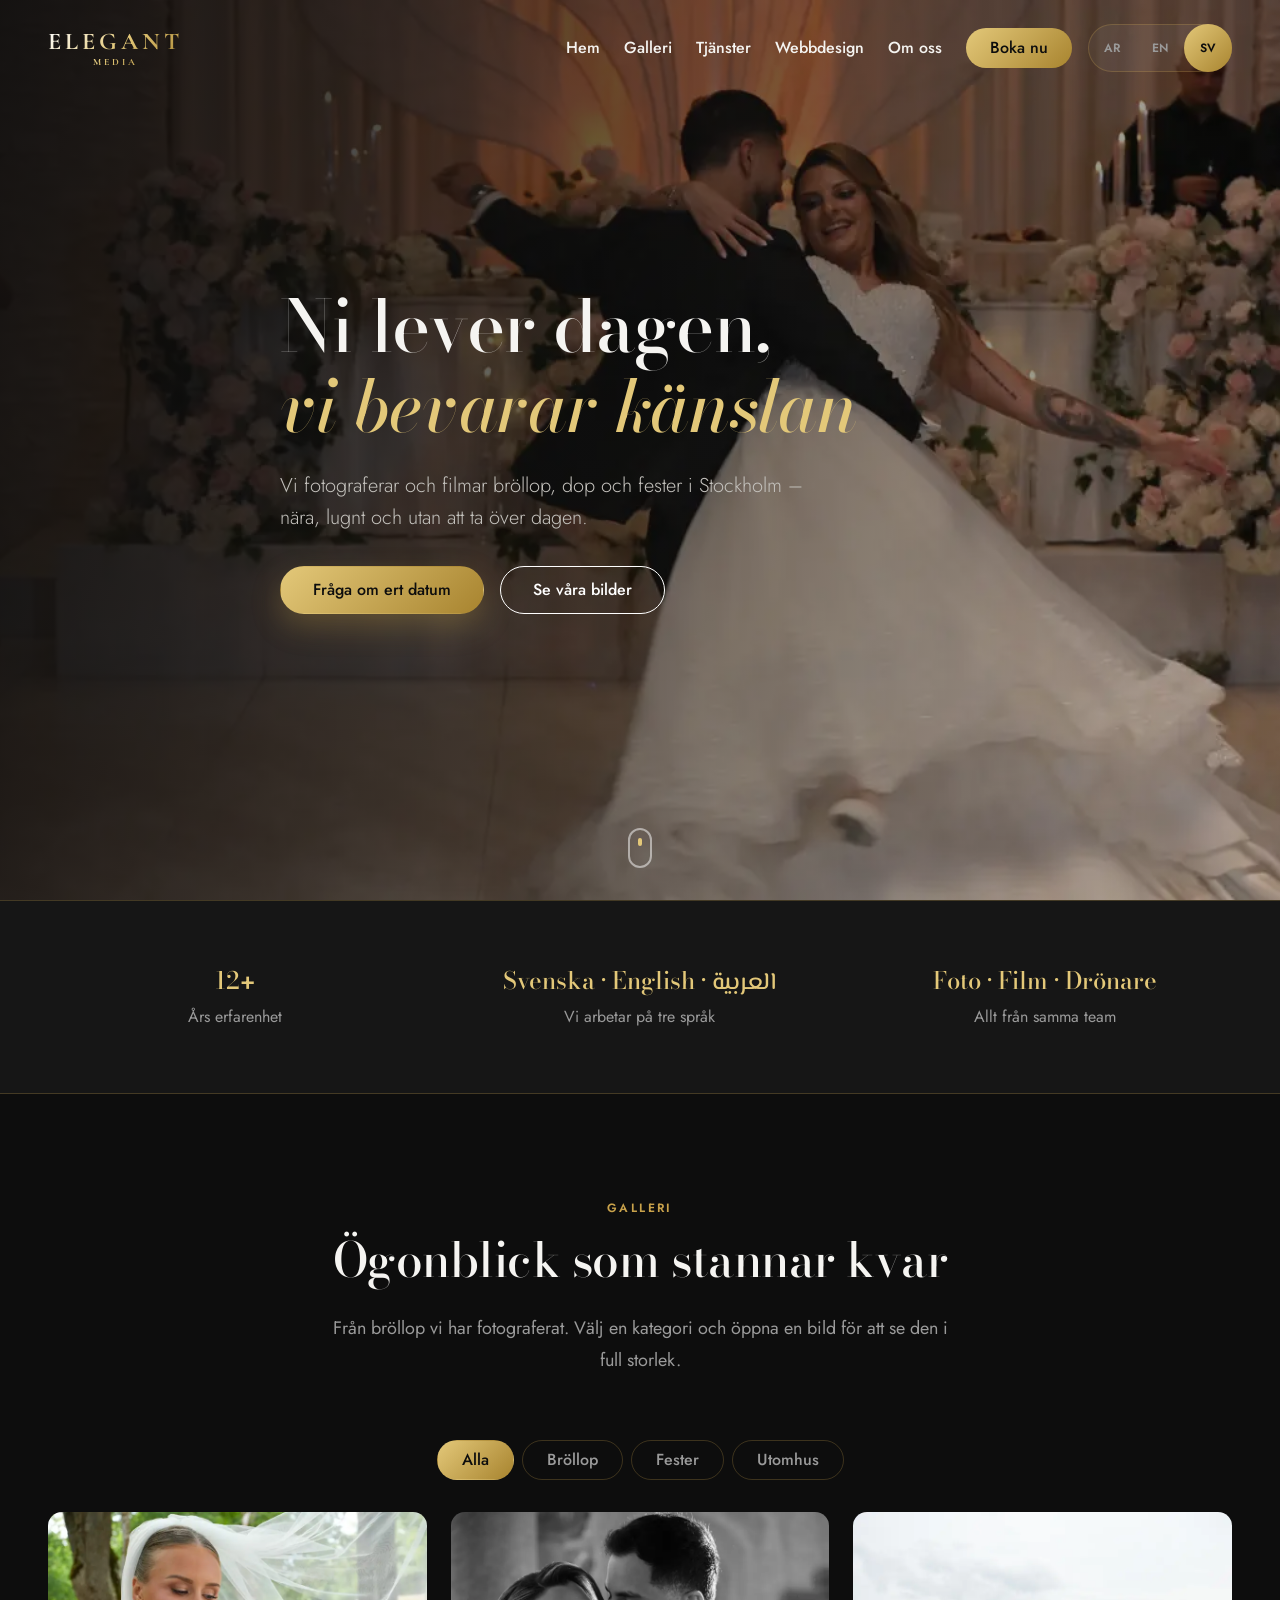
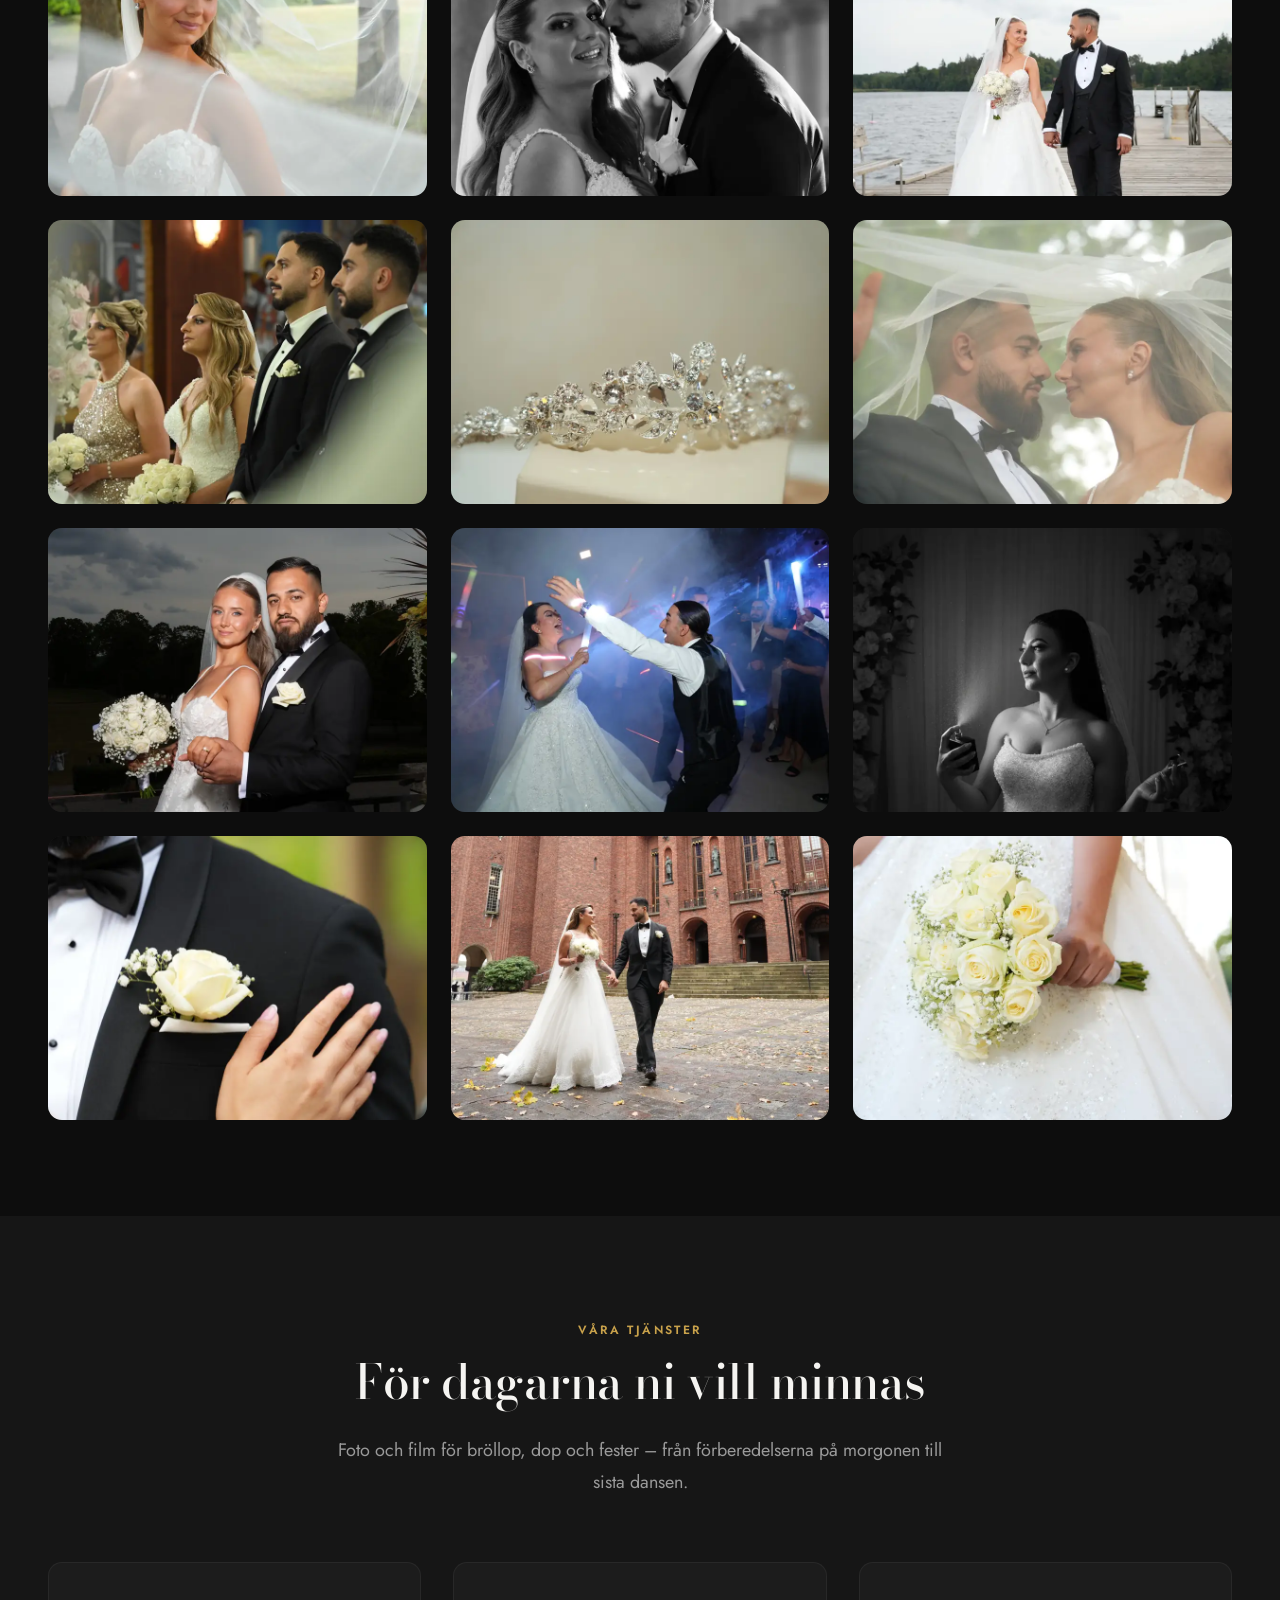
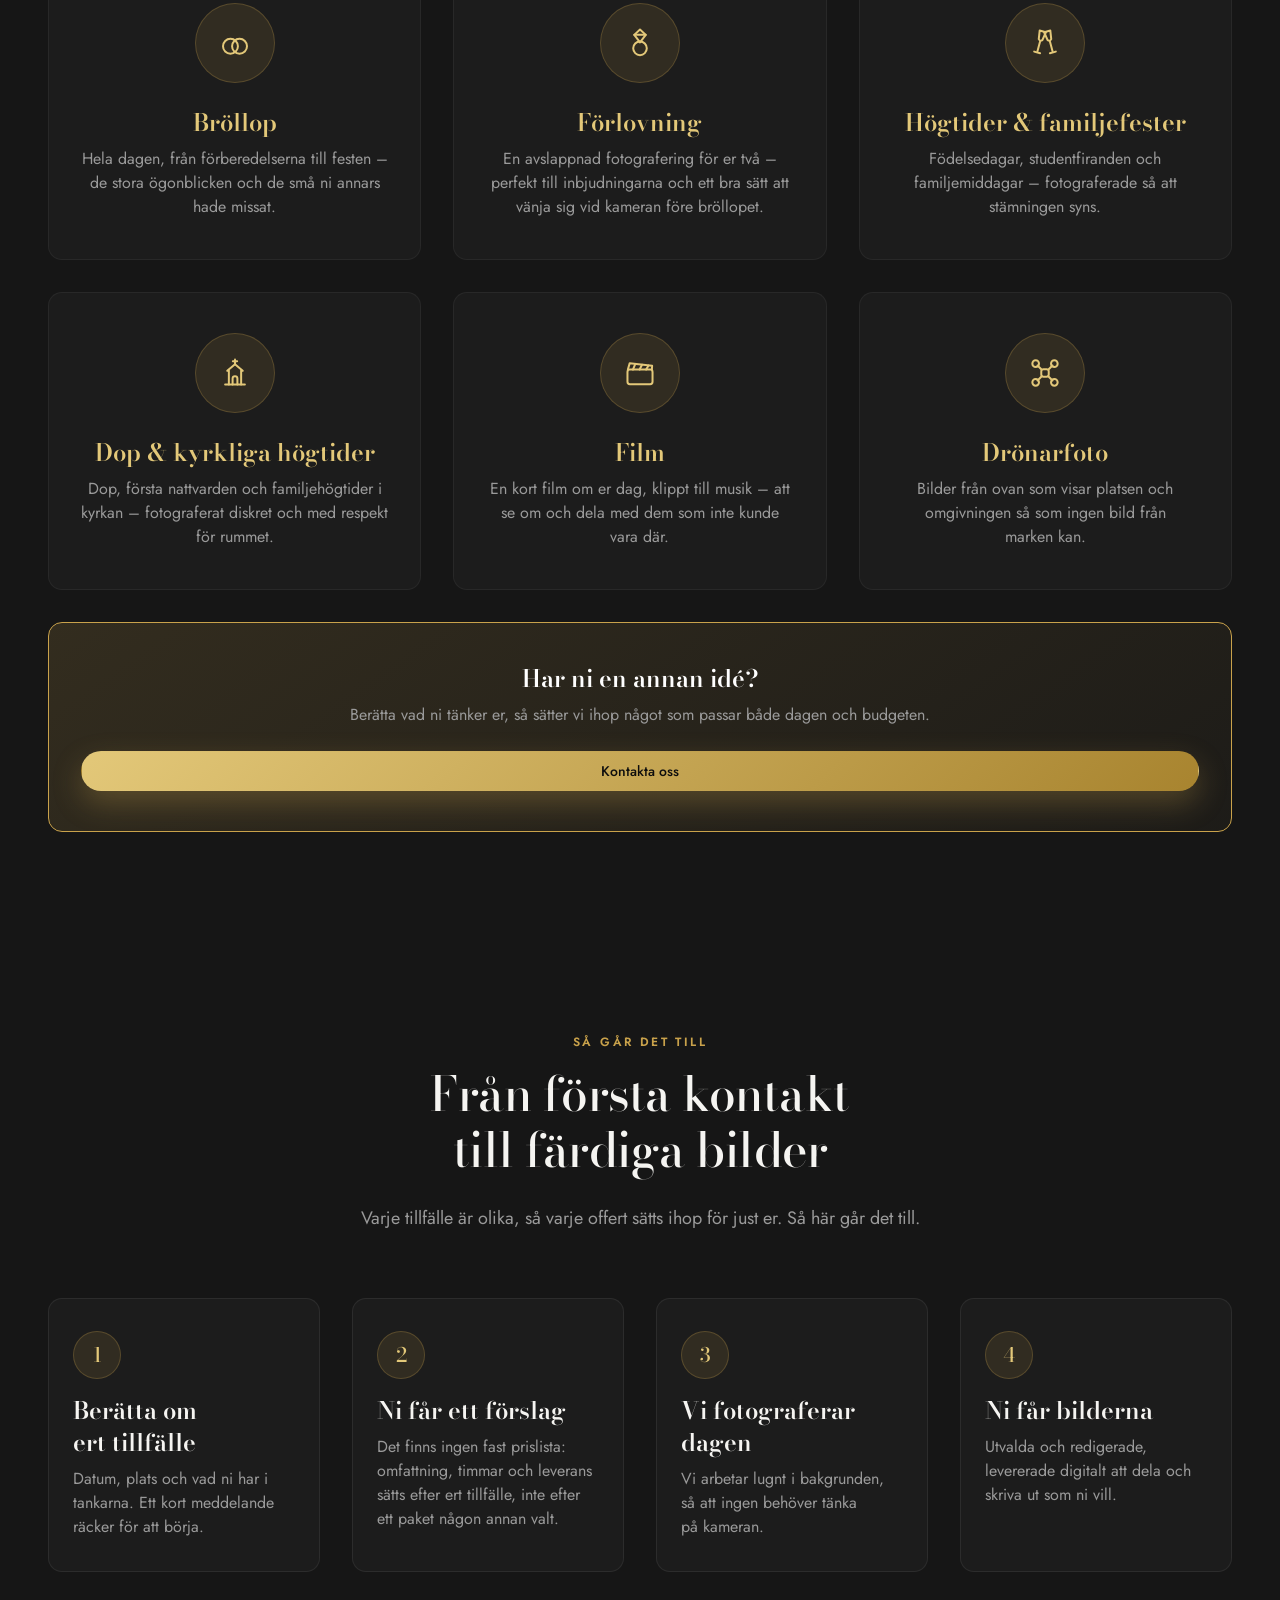
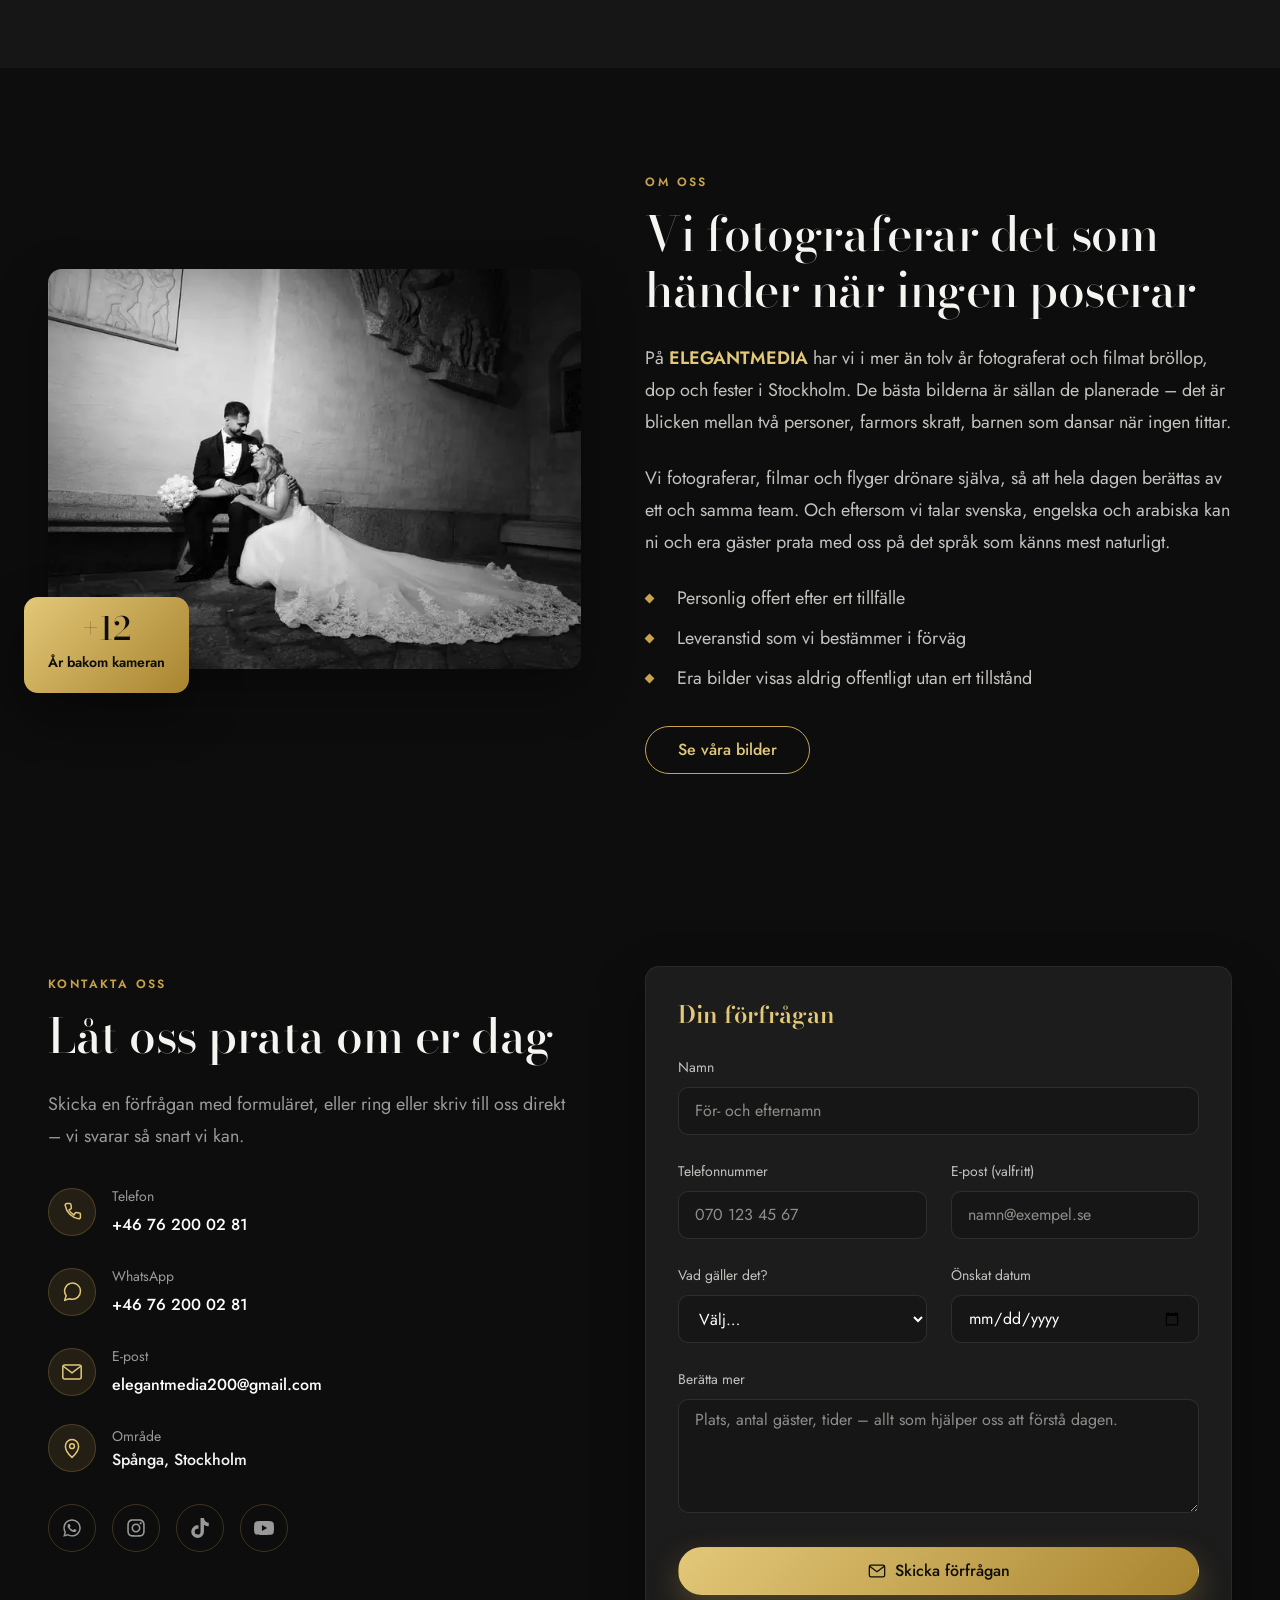
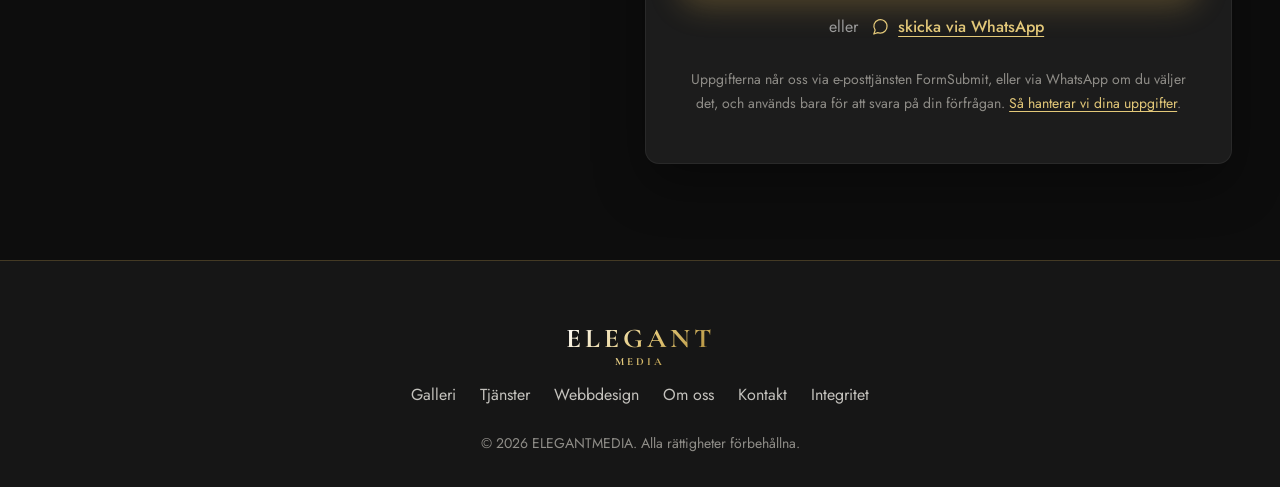
==== commit c93f6f4b: "Batch 19: the studio's own photographs replace the Unsplash placeholders The owner sent 22 wedding p" ====
--- a/index.html
+++ b/index.html
@@ -35,7 +35,7 @@
   <meta property="og:title" content="Fotograf i Stockholm – bröllop, dop &amp; fest | ELEGANTMEDIA" />
   <meta property="og:description" content="Bröllop, dop och fest i Stockholm – foto, film och drönare. Personlig offert efter ert tillfälle. Vi talar svenska, engelska och arabiska." />
   <meta property="og:url" content="https://elegantmedia.se/" />
-  <meta property="og:image" content="https://images.unsplash.com/photo-1519741497674-611481863552?w=1200&amp;h=630&amp;fit=crop&amp;q=80" />
+  <meta property="og:image" content="https://elegantmedia.se/assets/og.jpg" />
   <meta property="og:image:width" content="1200" />
   <meta property="og:image:height" content="630" />
   <meta property="og:image:alt" content="ELEGANTMEDIA – fotografi och film för bröllop och fest i Stockholm" />
@@ -54,7 +54,7 @@
     "@id": "https://elegantmedia.se/#business",
     "name": "ELEGANTMEDIA",
     "url": "https://elegantmedia.se/",
-    "image": "https://images.unsplash.com/photo-1519741497674-611481863552?w=1200&h=630&fit=crop&q=80",
+    "image": "https://elegantmedia.se/assets/og.jpg",
     "telephone": "+46762000281",
     "email": "elegantmedia200@gmail.com",
     "address": {
@@ -86,11 +86,11 @@
   <link rel="icon" href="favicon.ico" sizes="16x16 32x32 48x48" />
   <link rel="apple-touch-icon" href="apple-touch-icon.png" />
 
-  <link rel="stylesheet" href="styles.css?v=f8327bb689" />
+  <link rel="stylesheet" href="styles.css?v=4835d62941" />
 
   <!-- defer: downloaded in parallel with the HTML, run in order once parsed -->
-  <script src="i18n.js?v=f629cba703" defer></script>
-  <script src="script.js?v=0a73d82513" defer></script>
+  <script src="i18n.js?v=334767f13e" defer></script>
+  <script src="script.js?v=8364de89ac" defer></script>
 
 </head>
 <body>
@@ -204,13 +204,14 @@
     <!-- A real <img> rather than a CSS background: the browser's preloader can
          find it while the HTML is still parsing, instead of waiting for the
          stylesheet. This is the largest element on screen, so it decides how
-         fast the page feels. srcset stops phones downloading the 1920px file. -->
+         fast the page feels. srcset stops phones downloading the 1920px file.
+         The files come from tools/photos.py (see assets/README.md). -->
     <img class="hero-bg" alt="" fetchpriority="high" decoding="async"
          width="1920" height="1080"
-         src="https://images.unsplash.com/photo-1519741497674-611481863552?w=1280&h=720&fit=crop&q=62&fm=webp"
-         srcset="https://images.unsplash.com/photo-1519741497674-611481863552?w=768&h=432&fit=crop&q=72&fm=webp 768w,
-                 https://images.unsplash.com/photo-1519741497674-611481863552?w=1280&h=720&fit=crop&q=62&fm=webp 1280w,
-                 https://images.unsplash.com/photo-1519741497674-611481863552?w=1920&h=1080&fit=crop&q=52&fm=webp 1920w"
+         src="assets/hero/hero-ltr-1280.webp"
+         srcset="assets/hero/hero-ltr-768.webp 768w,
+                 assets/hero/hero-ltr-1280.webp 1280w,
+                 assets/hero/hero-ltr-1920.webp 1920w"
          sizes="100vw" />
     <div class="hero-overlay"></div>
     <div class="container hero-content">
@@ -218,7 +219,7 @@
       <p class="hero-sub reveal" data-i18n="hero_sub">Vi fotograferar och filmar bröllop, dop och fester i Stockholm – nära, lugnt och utan att ta över dagen.</p>
       <div class="hero-actions reveal">
         <a href="#contact" class="btn btn-gold" data-i18n="hero_book">Fråga om ert datum</a>
-        <a href="#gallery" class="btn btn-outline" data-i18n="hero_view">Se galleriet</a>
+        <a href="#gallery" class="btn btn-outline" data-i18n="hero_view">Se våra bilder</a>
       </div>
     </div>
     <a href="#gallery" class="scroll-down" data-i18n-aria="a11y_scroll" aria-label="Gå till galleriet"><span></span></a>
@@ -253,7 +254,7 @@
       <div class="section-head reveal">
         <span class="section-tag" data-i18n="gallery_tag">Galleri</span>
         <h2 data-i18n="gallery_title">Ögonblick som stannar kvar</h2>
-        <p data-i18n="gallery_desc">Välj en kategori och öppna en bild för att se den i full storlek.</p>
+        <p data-i18n="gallery_desc">Från bröllop vi har fotograferat. Välj en kategori och öppna en bild för att se den i full storlek.</p>
       </div>
 
       <div class="filters reveal" id="filters">
@@ -362,13 +363,13 @@
     <div class="container about-inner">
       <div class="about-media reveal">
         <img width="900" height="675" loading="lazy" decoding="async"
-             src="https://images.unsplash.com/photo-1554048612-b6a482bc67e5?w=900&h=675&fit=crop&q=66&fm=webp"
-             srcset="https://images.unsplash.com/photo-1554048612-b6a482bc67e5?w=450&h=338&fit=crop&q=75&fm=webp 450w,
-                     https://images.unsplash.com/photo-1554048612-b6a482bc67e5?w=675&h=506&fit=crop&q=70&fm=webp 675w,
-                     https://images.unsplash.com/photo-1554048612-b6a482bc67e5?w=900&h=675&fit=crop&q=66&fm=webp 900w,
-                     https://images.unsplash.com/photo-1554048612-b6a482bc67e5?w=1350&h=1013&fit=crop&q=55&fm=webp 1350w"
+             src="assets/about/about-900.webp"
+             srcset="assets/about/about-450.webp 450w,
+                     assets/about/about-675.webp 675w,
+                     assets/about/about-900.webp 900w,
+                     assets/about/about-1350.webp 1350w"
              sizes="(min-width: 1024px) 45vw, 92vw"
-             data-i18n-alt="about_img_alt" alt="Fotografteamet under arbete" />
+             data-i18n-alt="about_img_alt" alt="Brudpar på en stenbänk, i svartvitt" />
         <div class="about-badge"><strong>+12</strong><span data-i18n="about_badge_text">År bakom kameran</span></div>
       </div>
       <div class="about-text reveal">
@@ -381,7 +382,7 @@
           <li data-i18n="about_li2">Leveranstid som vi bestämmer i förväg</li>
           <li data-i18n="about_li3">Era bilder visas aldrig offentligt utan ert tillstånd</li>
         </ul>
-        <a href="#gallery" class="btn btn-dark" data-i18n="about_btn">Se galleriet</a>
+        <a href="#gallery" class="btn btn-dark" data-i18n="about_btn">Se våra bilder</a>
       </div>
     </div>
   </section>
--- a/styles.css
+++ b/styles.css
@@ -385,9 +385,14 @@
   animation: heroZoom 18s ease-in-out infinite alternate;
 }
 @keyframes heroZoom { from { transform: scale(1); } to { transform: scale(1.12); } }
+/* Darkest behind the headline, lightest over the couple. The first colour sits
+   where the gradient starts: 255deg runs from the right edge (Arabic, text on
+   the right); [dir="ltr"] below uses 105deg, from the left. Until October 2026
+   the two were swapped - the stock photo was dark on the left anyway, so it
+   only showed once the real photo went in. */
 .hero-overlay {
   position: absolute; inset: 0;
-  background: linear-gradient(105deg, rgba(13,13,13,.92) 0%, rgba(13,13,13,.6) 45%, rgba(13,13,13,.25) 100%);
+  background: linear-gradient(255deg, rgba(13,13,13,.92) 0%, rgba(13,13,13,.6) 45%, rgba(13,13,13,.25) 100%);
 }
 /* 720px of text; the container's side padding is added on top. */
 .hero-content { position: relative; z-index: 2; max-width: calc(720px + 2 * var(--gutter)); }
@@ -483,6 +488,7 @@
   padding: 0 var(--space-3); border-radius: var(--radius-pill); cursor: pointer; font-family: var(--font-body);
   font-size: var(--fs-ui); line-height: var(--lh-ui); font-weight: 500; transition: all .3s var(--ease);
 }
+.filter[hidden] { display: none; }   /* a category with no photos yet - see script.js */
 .filter:hover { color: var(--gold-light); border-color: var(--gold); }
 .filter.active { background: linear-gradient(135deg, var(--gold-light), var(--gold-deep)); color: var(--black); border-color: transparent; }
 .gallery-grid { display: grid; grid-template-columns: minmax(0, 1fr); gap: var(--space-2); }
@@ -834,8 +840,15 @@
    wordmark reads "ELEGANTMEDIA" in Latin characters throughout, so the rule
    above about Arabic does not apply to it. */
 [dir="ltr"] .hero-overlay {
-  background: linear-gradient(255deg, rgba(13,13,13,.92) 0%, rgba(13,13,13,.6) 45%, rgba(13,13,13,.25) 100%);
-}
+  background: linear-gradient(105deg, rgba(13,13,13,.92) 0%, rgba(13,13,13,.6) 45%, rgba(13,13,13,.25) 100%);
+}
+/* A phone held upright shows only a narrow vertical slice of the wide hero
+   photo. These keep the slice on the couple's faces - on the right of the
+   left-to-right crop, on the left of the Arabic one (tools/photos.py). On a
+   wide screen nothing is cut at the sides, so they change nothing there.
+   Revisit both if the hero photo changes. */
+[dir="ltr"] .hero-bg { object-position: 70% center; }
+[dir="rtl"] .hero-bg { object-position: 30% center; }
 
 /* ===== Reveal animation ===== */
 .reveal { opacity: 0; transform: translateY(40px); transition: opacity .8s var(--ease), transform .8s var(--ease); }
@@ -895,9 +908,6 @@
     justify-content: flex-end;
     visibility: visible;   /* desktop nav is always on screen */
   }
-  /* The Arabic "web and ad design" label is long; at 1024px it wrapped and
-     squeezed its neighbours onto two lines. Kept whole, the row still fits. */
-  .nav-links a { white-space: nowrap; }
   .gallery-grid { gap: var(--space-3); }
   .gallery-grid, .services-grid, .testimonials-grid { grid-template-columns: repeat(3, minmax(0, 1fr)); }
   .steps { grid-template-columns: repeat(4, minmax(0, 1fr)); }
